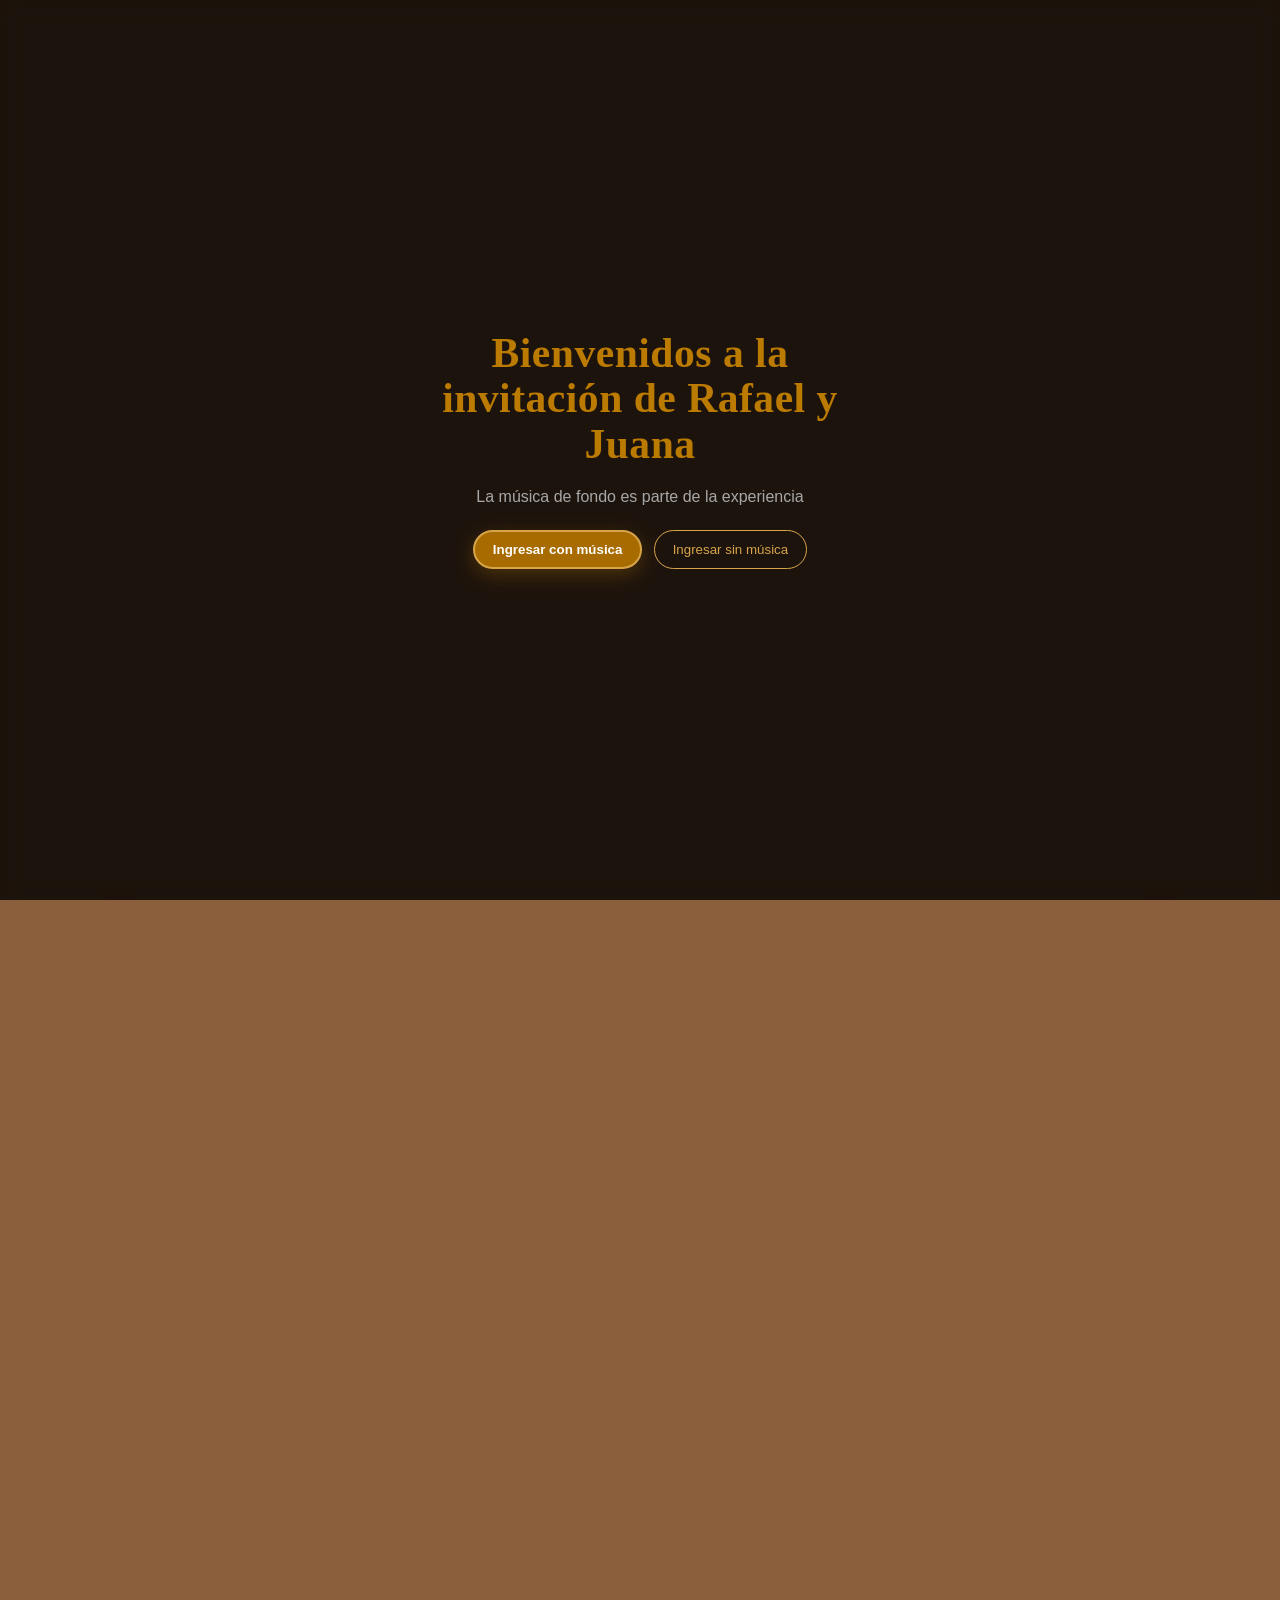
==== index.html @ a03e6ffa "Add files via upload" ====
<!DOCTYPE html>
<html lang="es">
<head>
    <script>
    // Unconditional one-time HTML bust to force fresh index fetch
    (function(){
      try {
        if (!/[?&]__html_bust=/.test(location.search)) {
          var u = new URL(location.href);
          u.searchParams.set('__html_bust', Date.now().toString());
          location.replace(u.toString());
        }
      } catch(e) {}
    })();
    </script>
    <meta charset="UTF-8">
    <meta name="viewport" content="width=device-width, initial-scale=1.0">
    <meta http-equiv="Cache-Control" content="no-store, no-cache, must-revalidate, max-age=0">
    <meta name="x-build" content="force-14">
    <meta http-equiv="Pragma" content="no-cache">
    <meta http-equiv="Expires" content="0">
    <script>
    // Unregister SW and hard-reload with a unique param to bypass stale caches
    (function(){
      try {
        var hasBypass = /[?&]__bypass=/.test(location.search);
        if (!hasBypass && 'serviceWorker' in navigator) {
          navigator.serviceWorker.getRegistrations().then(function(regs){
            if (regs && regs.length) {
              regs.forEach(function(r){ r.unregister(); });
              var u = new URL(location.href);
              u.searchParams.set('__bypass', Date.now().toString());
              location.replace(u.toString());
            }
          }).catch(function(){});
        }
      } catch(e) {}
    })();
    </script>
    <script>
    (function() {
        try {
            var ts = Date.now().toString();
            var links = Array.prototype.slice.call(document.querySelectorAll('link[rel="stylesheet"][href]'));
            links.forEach(function(link){
                var href = link.getAttribute('href');
                if (!href) return;
                href = href.replace(/([?&])v=[^&]*/,'').split('#')[0];
                link.setAttribute('href', href + (href.indexOf('?')>-1?'&':'?') + 't=' + ts);
            });
            var scripts = Array.prototype.slice.call(document.querySelectorAll('script[src]'));
            scripts.forEach(function(scr){
                var src = scr.getAttribute('src');
                if (!src) return;
                src = src.replace(/([?&])v=[^&]*/,'').split('#')[0];
                scr.setAttribute('src', src + (src.indexOf('?')>-1?'&':'?') + 't=' + ts);
            });
        } catch(e) {}
    })();
    </script>
    <title>Rafael y Juana - Invitación de Boda</title>
    <link rel="preload" as="image" href="https://i.ibb.co/4wBH7S3R/0ea4ea193a4f-dosmasenlamesa-2-z.jpg">
    <link rel="stylesheet" href="CCSB.css?v=21">
    <script src="https://cdn.lordicon.com/lordicon.js"></script>
    <style>
        /* Carrusel: 3 imágenes simultáneamente con foto central destacada */
        .carousel-track-container {
            overflow: hidden;
            width: 100%;
            position: relative;
        }
        .carousel-track {
            display: flex;
            transition: transform 0.5s ease;
            width: 100%;
            overflow: visible;
        }
        .carousel-item {
            flex: 0 0 33.333%; /* 3 imágenes por fila en PC */
            box-sizing: border-box;
            display: flex;
            justify-content: center;
            align-items: center;
            padding: 0; /* usamos gap del track para separación */
        }
        .carousel-item img {
            max-width: 100%;
            height: 100% !important;
            object-fit: cover;
            border-radius: 0;
            box-shadow: 0 10px 24px rgba(0,0,0,0.18);
            transition: transform 0.25s ease, box-shadow 0.25s ease;
        }

        /* Hacer las fotos visualmente menos anchas manteniendo 3 por fila */
        .framed-photo {
            width: 90% !important;
            height: 100% !important;
            margin: 0 auto;
            object-fit: cover !important;
            background: #8B5E3C !important;
            border: 10px solid #1F1F1F !important;
            border-bottom-width: 38px !important;
        }

        @media (min-width: 769px) {
            .carousel-item.is-center .framed-photo {
                transform: scale(1.12) rotate(-0.2deg);
                box-shadow: 0 34px 68px rgba(0,0,0,0.4);
            }
        }
        
        /* Mobile: una imagen centrada */
        @media (max-width: 768px) {
            .carousel-item {
                flex: 0 0 100% !important; /* 1 imagen por vista en móvil */
                padding: 0 6px !important;
                height: 380px !important;
                display: flex !important;
                justify-content: center !important;
                align-items: center !important;
            }
            .carousel-item img {
                width: 100% !important;
                height: 100% !important;
                max-height: 380px !important;
                object-fit: cover !important;
                transform: none !important;
            }
            .framed-photo {
                width: 100% !important;
                border-width: 6px !important;
                border-bottom-width: 20px !important;
            }
            
            .carousel-track-container {
                height: auto !important;
            }
        }
        
        @media (max-width: 480px) {
            .carousel-item img {
                max-height: 320px !important;
                height: 300px !important;
                width: 100% !important;
                max-width: 100% !important;
                object-fit: cover !important;
                border-radius: 0;
                transform: none !important;
            }
            .framed-photo {
                width: 100% !important;
                border-width: 4px !important;
                border-bottom-width: 14px !important;
            }
            
            .carousel-item {
                flex: 0 0 100% !important;
                padding: 0 8px !important;
                height: 320px !important;
            }
            
            .carousel-track-container {
                height: auto !important;
            }
        }
        .carousel-container {
            position: relative;
            width: 100%;
            max-width: 800px;
            margin: 0 auto;
        }
        .carousel-btn {
            position: absolute;
            top: 50%;
            transform: translateY(-50%);
            background: #fff;
            border: none;
            font-size: 2rem;
            cursor: pointer;
            z-index: 2;
            padding: 0 10px;
            border-radius: 50%;
            box-shadow: 0 2px 8px rgba(0,0,0,0.08);
        }

        /* Ajuste temporal: mantener altura visible sin tocar el attachment */
        @media (min-width: 1025px) {
            .hero-section {
                background-image: url('https://i.ibb.co/4wBH7S3R/0ea4ea193a4f-dosmasenlamesa-2-z.jpg') !important;
            }
        }

    </style>
</head>
<body>
    <div class="main-center">
        <!-- Modal de Bienvenida -->
        <div id="welcomeModal" class="modal-overlay">
            <div class="welcome-hero">
                <h1 class="welcome-title">Bienvenidos a la<br/>invitación de Rafael y<br/>Juana</h1>
                <p class="welcome-note">La música de fondo es parte de la experiencia</p>
                <div class="welcome-actions">
                    <button id="enterWithMusic" class="btn-gold" onclick="enterWithMusicClick()">Ingresar con música</button>
                    <button id="enterWithoutMusic" class="btn-gold-outline" onclick="enterWithoutMusicClick()">Ingresar sin música</button>
                </div>
            </div>
        </div>

        <!-- Reproductor de música -->
        <div id="musicPlayer" class="music-player" style="display: none;">
            <button id="musicToggle" class="music-button modern-icon" title="Reproducir/Pausar música">
                <svg id="volumeIcon" width="20" height="20" viewBox="0 0 24 24" fill="none">
                    <polygon points="11 5 6 9 2 9 2 15 6 15 11 19 11 5" fill="#222" stroke="#fff" stroke-width="1"></polygon>
                    <path d="M19.07 4.93a10 10 0 0 1 0 14.14M15.54 8.46a5 5 0 0 1 0 7.08" stroke="#222" stroke-width="2"></path>
                    <circle cx="6.5" cy="12" r="1" fill="#ffe27a"/>
                </svg>
            </button>
            <div id="youtube-player" style="position: absolute; top: -9999px; left: -9999px; width: 1px; height: 1px; opacity: 0; pointer-events: none;"></div>
        </div>

        <!-- Hero Section -->
        <div class="hero-section">
            <div class="hero-overlay"></div>
            <div class="hero-content">
                <div class="hero-text">
                    <div class="date">31.12.2026</div>
                    <h1 class="names">Rafael <span class="ampersand">y</span> Juana</h1>
                    <blockquote class="quote">
                        "Todos somos mortales,<br />
                        hasta el primer beso y la segunda copa de vino"
                    </blockquote>
                    <div class="scroll-indicator">
                        <div class="scroll-mouse">
                            <div class="scroll-wheel"></div>
                        </div>
                    </div>
                </div>
            </div>
        </div>

        <!-- Content -->
        <div class="content">
        <!-- Countdown -->
        <section class="countdown-section">
            <h2 class="section-title">Falta</h2>
            <div class="countdown-container">
                <div class="countdown-item">
                    <div class="countdown-number" id="days">00</div>
                    <div class="countdown-label">DÍAS</div>
                </div>
                <div class="countdown-item">
                    <div class="countdown-number" id="hours">00</div>
                    <div class="countdown-label">HORAS</div>
                </div>
                <div class="countdown-item">
                    <div class="countdown-number" id="minutes">00</div>
                    <div class="countdown-label">MINUTOS</div>
                </div>
                <div class="countdown-item">
                    <div class="countdown-number" id="seconds">00</div>
                    <div class="countdown-label">SEGUNDOS</div>
                </div>
            </div>
        </section>

        <!-- Ceremony & Celebration -->
        <section class="events-section">
            <div class="events-container">
                <!-- Ceremony -->
                <div class="event-card">
                    <div class="event-icon modern-icon">
                        <lord-icon
                            src="https://cdn.lordicon.com/fshosubk.json"
                            trigger="loop"
                            colors="primary:#c79816,secondary:#c79816"
                            style="width:110px;height:110px">
                        </lord-icon>
                    </div>
                    <h3 class="event-title">Ceremonia</h3>
                    <div class="event-details">
                        <h4>Día</h4>
                        <p>Jueves 31 de Diciembre - 10hs</p>
                    </div>
                    <div class="event-details">
                        <h4>Lugar</h4>
                        <p>Parroquia Nuestra Señora de Luján</p>
                        <p class="event-address">Av. Pergamino 203 - Santo Domingo</p>
                    </div>
                    <button class="btn-wedding" onclick="openLocation('ceremony')">¿Cómo llegar?</button>
                </div>

                <!-- Celebration -->
                <div class="event-card">
                    <div class="event-icon modern-icon">
                        <lord-icon
                            src="https://cdn.lordicon.com/ohcuigqh.json"
                            trigger="loop"
                            colors="primary:#c79816,secondary:#c79816"
                            style="width:110px;height:110px">
                        </lord-icon>
                    </div>
                    <h3 class="event-title">Celebración</h3>
                    <div class="event-details">
                        <h4>Día</h4>
                        <p>Jueves 31 de Diciembre - 20hs</p>
                    </div>
                    <div class="event-details">
                        <h4>Lugar</h4>
                        <p>Salón de fiestas Avril</p>
                        <p class="event-address">Av. Los Reartes 12 - Santo Domingo</p>
                    </div>
                    <button class="btn-wedding" onclick="openLocation('celebration')">¿Cómo llegar?</button>
                </div>
            </div>
        </section>

        <!-- Photo Gallery -->
        <section class="gallery-section">
            <div class="gallery-container">
                <h2 class="section-title">Retratos de Nuestro Amor</h2>
                <p class="section-subtitle">Un minuto, un segundo, un instante que queda en la eternidad</p>
                
                <div class="camera-icon modern-icon">
                    <lord-icon
                        src="https://cdn.lordicon.com/wsaaegar.json"
                        trigger="loop"
                        colors="primary:#c79816,secondary:#c79816"
                        style="width:110px;height:110px">
                    </lord-icon>
                </div>
                <!-- Carrusel -->
                <div class="carousel-container">
                  <button class="carousel-btn carousel-prev" id="prevBtn">❮</button>
                  <div class="carousel-track-container">
                    <div class="carousel-track" id="carouselTrack">
                      <div class="carousel-item">
                        <img class="framed-photo" src="https://images.unsplash.com/photo-1519741497674-611481863552?w=400&h=400&fit=crop&crop=center" alt="Pareja de novios en ceremonia">
                      </div>
                      <div class="carousel-item">
                        <img class="framed-photo" src="https://images.unsplash.com/photo-1606216794074-735e91aa2c92?w=400&h=400&fit=crop&crop=center" alt="Anillos de boda">
                      </div>
                      <div class="carousel-item">
                        <img class="framed-photo" src="https://images.unsplash.com/photo-1583939003579-730e3918a45a?w=400&h=400&fit=crop&crop=center" alt="Pareja romántica en jardín">
                      </div>
                      <div class="carousel-item">
                        <img class="framed-photo" src="https://images.unsplash.com/photo-1511285560929-80b456fea0bc?w=400&h=400&fit=crop&crop=center" alt="Decoración de boda">
                      </div>
                      <div class="carousel-item">
                        <img class="framed-photo" src="https://images.unsplash.com/photo-1537633552985-df8429e8048b?w=400&h=400&fit=crop&crop=center" alt="Mesa de boda elegante">
                      </div>
                      <div class="carousel-item">
                        <img class="framed-photo" src="https://images.unsplash.com/photo-1522673607200-164d1b6ce486?w=400&h=400&fit=crop&crop=center" alt="Vestido de novia elegante">
                      </div>
                      <div class="carousel-item">
                        <img class="framed-photo" src="https://images.unsplash.com/photo-1515934751635-c81c6bc9a2d8?w=400&h=400&fit=crop&crop=center" alt="Manos con anillos de compromiso">
                      </div>
                      <div class="carousel-item">
                        <img class="framed-photo" src="https://images.unsplash.com/photo-1520854221256-17451cc331bf?w=400&h=400&fit=crop&crop=center" alt="Pareja en la playa al atardecer">
                      </div>
                    </div>
                  </div>
                  <button class="carousel-btn carousel-next" id="nextBtn">❯</button>
                </div>

                <div class="carousel-counter">
                  <span id="currentSlide">1</span> / <span id="totalSlides">8</span> fotos
                </div>

            </div>
        </section>

        <!-- Party Information -->
        <section class="party-section">
            <div class="party-container">
                <h2 class="section-title">Fiesta</h2>
                <p class="section-subtitle">Hagamos juntos una fiesta épica. Aquí algunos detalles a tener en cuenta.</p>

                <div class="party-grid">
                    <div class="party-card">
                        <div class="party-icon modern-icon">
                            <lord-icon
                                src="https://cdn.lordicon.com/dedkryhs.json"
                                trigger="loop"
                                colors="primary:#c79816,secondary:#c79816"
                                style="width:110px;height:110px">
                            </lord-icon>
                        </div>
                        <h3>Música</h3>
                        <p>¿Cuál es la canción que no debe faltar en la PlayList de la fiesta?</p>
                        <button class="btn-wedding" onclick="suggestMusic()">Sugerir canción</button>
                    </div>

                    <div class="party-card">
                        <div class="party-icon modern-icon bowtie-icon">
                            <svg width="110" height="110" viewBox="0 0 64 64" fill="none" xmlns="http://www.w3.org/2000/svg">
                                <path d="M4 24 L24 32 L4 40 Z" fill="#c79816"/>
                                <rect x="28" y="26" width="8" height="12" rx="2" fill="#e2b847"/>
                                <path d="M60 24 L40 32 L60 40 Z" fill="#c79816"/>
                                <circle cx="32" cy="32" r="3" fill="#c79816"/>
                            </svg>
                        </div>
                        <h3>Dress Code</h3>
                        <p>Una orientación para tu vestuario</p>
                        <button class="btn-wedding" onclick="showDressCode()">Ver más</button>
                    </div>

                    <div class="party-card">
                        <div class="party-icon modern-icon">
                            <lord-icon
                                src="https://cdn.lordicon.com/exymduqj.json"
                                trigger="loop"
                                colors="primary:#c79816,secondary:#c79816"
                                style="width:110px;height:110px">
                            </lord-icon>
                        </div>
                        <h3>Tips y Notas</h3>
                        <p>Información adicional para tener en cuenta</p>
                        <button class="btn-wedding" onclick="showTips()">+ Info</button>
                    </div>
                </div>
            </div>
        </section>

        <!-- Gifts -->
        <section class="gifts-section">
            <div class="gifts-container">
                <h2 class="section-title">Regalos</h2>
                <p class="section-subtitle">Si deseas regalarnos algo más que tu hermosa presencia.</p>
                
                <div class="gift-icon modern-icon">
                    <lord-icon
                        src="https://cdn.lordicon.com/kezeezyg.json"
                        trigger="loop"
                        colors="primary:#c79816,secondary:#c79816"
                        style="width:110px;height:110px">
                    </lord-icon>
                </div>

                <button class="btn-wedding" onclick="showGifts()">Ver más</button>
            </div>
        </section>

        <!-- RSVP -->
        <section class="rsvp-section">
            <div class="rsvp-container">
                <h2 class="section-title">Confirma tu Asistencia</h2>
                <p class="section-subtitle">Comparte este hermoso momento con nosotros</p>
                
                <div class="whatsapp-icon modern-icon">
                    <lord-icon
                        src="https://cdn.lordicon.com/dnphlhar.json"
                        trigger="loop"
                        colors="primary:#545454,secondary:#109173"
                        style="width:80px;height:80px">
                    </lord-icon>
                </div>

                <button class="btn-wedding" onclick="confirmAttendance()">Confirmar Asistencia</button>
            </div>
        </section>

        <!-- Footer -->
        <footer class="footer">
            <div class="footer-content">
                <p>Con amor,</p>
                <h3>Rafael y Juana</h3>
                <p class="footer-date">31 de Diciembre, 2026</p>
            </div>
        </footer>
        </div>

        <!-- Toast notification -->
        <div id="toast" class="toast">
            <div id="toastContent"></div>
        </div>

        <script>
        (function() {
            try {
                if ('caches' in window) {
                    caches.keys().then(keys => keys.forEach(k => caches.delete(k))).catch(() => {});
                }
                if ('serviceWorker' in navigator) {
                    navigator.serviceWorker.getRegistrations().then(regs => regs.forEach(r => r.unregister())).catch(() => {});
                }
            } catch(e) {}
        })();
        </script>
        <script src="JAVAB.js?v=18" defer></script>
</body>
</html>
---- CCSB.css ----
/* Variables CSS */
:root {
    --background: 0 0% 0%;
    --foreground: 0 0% 95%;
    --primary: 0 0% 20%;
    --primary-foreground: 0 0% 95%;
    --gold: 45 85% 52%;
    --gold-light: 45 90% 60%;
    --gold-dark: 45 70% 40%;
    --brown: 0 0% 20%;
    --brown-light: 0 0% 30%;
    --brown-dark: 0 0% 0%;
    --cream: 0 0% 12%;
    --warm-white: 0 0% 12%;
    --shadow-elegant: 0 10px 30px -10px hsl(0 0% 5% / 0.3);
    --shadow-gold: 0 4px 20px hsl(45 85% 52% / 0.25);
}

/* Reset y base */
* {
    margin: 0;
    padding: 0;
    box-sizing: border-box;
}

html, body {
    height: 100%;
    width: 100%;
    overflow-x: hidden;
}

/* Eliminar bordes en móviles */
@media (max-width: 768px) {
    html, body {
        margin: 0;
        padding: 0;
        width: 100vw;
        max-width: 100vw;
        overflow-x: hidden;
    }
    
    * {
        box-sizing: border-box;
    }
}

body {
    font-family: 'Inter', sans-serif;
    background-color: #8B5E3C; /* fondo marrón solicitado */
    color: hsl(var(--foreground));
    line-height: 1.6;
    box-sizing: border-box;
}

html { background-color: #8B5E3C; }

/* Tipografía */
.names {
    font-family: 'Playfair Display', serif;
    font-size: 4.5rem;
    font-weight: 700;
}

/* Modal de Bienvenida */
.modal-overlay {
    position: fixed;
    top: 0;
    left: 0;
    width: 100%;
    height: 100%;
    background: rgba(0, 0, 0, 0.8);
    display: none; /* oculto por defecto: evita pantalla negra si JS falla */
    align-items: center;
    justify-content: center;
    z-index: 9999;
    backdrop-filter: blur(8px);
}

/* Nuevo diseño de bienvenida tipo portada */
.welcome-hero {
    text-align: center;
    color: #c08f2b;
    max-width: 900px;
    padding: 2rem;
}

.welcome-title {
    font-family: 'Playfair Display', serif;
    font-weight: 600;
    line-height: 1.1;
    letter-spacing: 0.5px;
    color: #bb7a00; /* dorado oscuro para contraste */
    font-size: clamp(1.8rem, 4vw, 2.6rem);
    margin-bottom: 1rem;
}

.welcome-note {
    color: #a7a7a7;
    margin-bottom: 1.25rem;
}

.welcome-actions {
    display: flex;
    gap: 0.75rem;
    justify-content: center;
    flex-wrap: wrap;
}

.btn-gold {
    background-color: #a86b00;
    color: #fff;
    border: 2px solid #d7a44a;
    border-radius: 9999px;
    padding: 0.65rem 1.1rem;
    cursor: pointer;
    transition: transform .15s ease, box-shadow .2s ease, background-color .2s ease;
    font-weight: 600;
    box-shadow: 0 6px 20px rgba(168, 107, 0, 0.35);
}

.btn-gold:hover { transform: translateY(-1px); }

.btn-gold-outline {
    background: transparent;
    color: #d7a44a;
    border: 1px solid #d7a44a;
    border-radius: 9999px;
    padding: 0.65rem 1.1rem;
    cursor: pointer;
    transition: background-color .2s ease, color .2s ease;
}

.btn-gold-outline:hover { background-color: rgba(215,164,74,0.12); }

.modal-title {
    font-size: 1.6rem;
    color: #fff;
    margin-bottom: 1rem;
    font-family: 'Playfair Display', serif;
}

.modal-names {
    font-size: 2.1rem;
    font-family: 'Playfair Display', serif;
    color: #fff;
    margin-bottom: 1rem;
}

.modal-subtitle {
    color: #fff !important;
    margin-bottom: 2rem;
}

.modal-icon {
    width: 4rem;
    height: 4rem;
    margin: 0 auto 2rem;
    padding: 1rem;
    border-radius: 50%;
    background-color: hsl(var(--gold) / 0.1);
    border: 2px solid hsl(var(--gold));
    display: flex;
    align-items: center;
    justify-content: center;
    color: hsl(var(--gold));
}

.modal-buttons {
    display: flex;
    flex-direction: column;
    gap: 1rem;
}

.btn-outline {
    padding: 0.75rem 2rem;
    border-radius: 9999px;
    border: 2px solid hsl(var(--brown) / 0.3);
    background: transparent;
    color: hsl(var(--brown));
    font-weight: 500;
    cursor: pointer;
    transition: all 0.3s ease;
    font-size: 1rem;
}

.btn-outline:hover {
    background: hsl(var(--brown) / 0.1);
    border-color: hsl(var(--brown));
}

/* Reproductor de música */
.music-player {
    position: fixed;
    top: 1rem;
    right: 1rem;
    z-index: 1000;
}

.music-button {
    width: 48px;
    height: 48px;
    border-radius: 50%;
    border: none;
    background: linear-gradient(135deg, hsl(var(--brown)), hsl(var(--gold)));
    color: white;
    cursor: pointer;
    box-shadow: var(--shadow-elegant);
    transition: all 0.3s ease;
    display: flex;
    align-items: center;
    justify-content: center;
}

.music-button:hover {
    transform: scale(1.05);
    box-shadow: var(--shadow-gold);
}

/* Hero Section: fondo fijo detrás de todo el contenido, que se va
   "revelando" a medida que el resto de la página se desliza encima al
   hacer scroll. Es el mismo efecto de portada que usa boda100L. */
.hero-section {
    position: fixed;
    top: 0;
    left: 0;
    width: 100%;
    height: 100vh;
    height: 100svh; /* soporta barras de navegador móviles */
    background-image: url('https://i.ibb.co/4wBH7S3R/0ea4ea193a4f-dosmasenlamesa-2-z.jpg');
    background-size: cover;
    background-position: center 25%;
    background-repeat: no-repeat;
    display: flex;
    align-items: center;
    justify-content: center;
    z-index: -1;
}

.hero-overlay {
    position: absolute;
    inset: 0;
    background: rgba(0, 0, 0, 0.6);
}

.hero-content {
    position: relative;
    width: 100%;
    max-width: 1100px;
    margin: 0 auto;
    display: flex;
    align-items: center;
    justify-content: center;
    text-align: center;
    color: hsl(var(--foreground));
    padding: 1rem;
    box-sizing: border-box;
}

/* Hero content sin bordes en móviles */
@media (max-width: 768px) {
    .hero-content {
        width: 100vw;
        max-width: 100vw;
        margin: 0;
        padding: 2rem 1rem; /* más respiración */
        min-height: calc(100dvh - 0px);
        display: flex;
        align-items: center;
        justify-content: center;
    }
}

.hero-text {
    display: flex;
    flex-direction: column;
    align-items: center;
    gap: 0;
}

/* Content */
.content {
    position: relative;
    z-index: 1;
    background: hsl(var(--background));
    display: flex;
    flex-direction: column;
    align-items: center;
    width: 100%;
    max-width: 1100px;
    margin: 0 auto;
    margin-top: 100vh;   /* deja ver el hero fijo hasta que el usuario hace scroll */
    margin-top: 100svh;  /* mejor soporte de barras de navegador en móvil */
    box-sizing: border-box;
}

/* Contenido sin bordes en móviles */
@media (max-width: 768px) {
    .content {
        width: 100vw;
        max-width: 100vw;
        margin: 0;
        margin-top: 100vh;
        margin-top: 100svh;
        padding: 0;
    }
}

/* Sections */
.countdown-section,
.events-section,
.gallery-section,
.party-section,
.gifts-section,
.rsvp-section {
    padding: 4rem 1rem;
    background: hsl(var(--warm-white));
    box-shadow: 0 8px 24px -8px rgba(0,0,0,0.5);
    color: hsl(var(--foreground));
    width: 100%;
    max-width: 1100px;
    margin: 0 auto;
    box-sizing: border-box;
}

/* Eliminar bordes y ocupar 100% en móviles */
@media (max-width: 768px) {
    .countdown-section,
    .events-section,
    .gallery-section,
    .party-section,
    .gifts-section,
    .rsvp-section {
        width: 100vw;
        max-width: 100vw;
        margin: 0;
        padding: 3rem 0;
        border-radius: 0;
    }
    .countdown-section {
        padding: 1.75rem 0;
    }
}

.gallery-section,
.gifts-section {
    background-color: #000000;
    box-shadow: 0 8px 24px -8px rgba(0,0,0,0.08);
}

.party-section {
    box-shadow: 0 8px 24px -8px rgba(0,0,0,0.08);
}

/* Countdown */
.countdown-section {
    text-align: center;
    background-color: #000000;
    box-shadow: 0 8px 24px -8px rgba(0,0,0,0.08);
    padding: 2.5rem 1rem; /* menos alto que el resto de secciones */
}

.section-title {
    font-family: 'Playfair Display', serif;
    font-size: 3rem;
    color: #c79816;
    margin-bottom: 1rem;
    font-weight: 700;
}

.countdown-container {
    display: grid;
    grid-template-columns: repeat(4, minmax(0, 1fr));
    align-items: center;
    gap: 0.125rem;
    max-width: 40rem;
    margin: 0 auto;
    padding: 0 1rem;
}

.countdown-item {
    text-align: center;
    position: relative;
}

.countdown-item:not(:last-child)::after {
    content: '';
    position: absolute;
    right: -0.0625rem;
    top: 50%;
    transform: translateY(-50%);
    width: 1px;
    height: 80%;
    background-color: white;
}

.countdown-number {
    font-size: clamp(1.2rem, 4vw, 2rem);
    font-weight: 700;
    color: #c79816;
    margin-bottom: 0.1rem;
    animation: flip-in 0.6s ease-out;
}

.countdown-label {
    font-size: clamp(0.5rem, 1.8vw, 0.7rem);
    color: #c79816;
    text-transform: uppercase;
    letter-spacing: 0.03em;
    font-weight: 500;
}

.countdown-separator { display: none !important; }

/* Events */
.events-container {
    max-width: 96rem;
    margin: 0 auto;
    display: grid;
    grid-template-columns: repeat(auto-fit, minmax(400px, 1fr));
    gap: 4rem;
}

.event-card {
    text-align: center;
}

.event-icon {
    width: 5rem;
    height: 5rem;
    margin: 0 auto 1.5rem;
    padding: 1rem;
    border-radius: 50%;
    background-color: hsl(var(--gold) / 0.1);
    border: 2px solid hsl(var(--gold));
    box-shadow: var(--shadow-elegant);
    display: flex;
    align-items: center;
    justify-content: center;
    color: hsl(var(--gold));
    filter: drop-shadow(0 4px 8px rgba(0, 0, 0, 0.15));
    animation: gentle-pulse 2s ease-in-out infinite;
}

.celebration-icon {
    display: flex;
    gap: 0.25rem;
}

.glass {
    width: 1.5rem;
    height: 2rem;
    background-color: hsl(var(--gold));
    border-radius: 0.125rem;
}

.event-title {
    font-family: 'Playfair Display', serif;
    font-size: 2rem;
    color: #c79816 !important;
    margin-bottom: 1.5rem;
    font-weight: 700;
    letter-spacing: 0.02em;
    text-shadow: 0 2px 8px rgba(0,0,0,0.10);
}

/* White separators above and below event titles */
.event-title { position: relative; padding: 0.75rem 0; }
.event-title::before,
.event-title::after {
    content: "";
    position: absolute;
    left: 10%; right: 10%;
    height: 1px; background: #fff;
}
.event-title::before { top: 0; }
.event-title::after { bottom: 0; }

.event-details {
    margin-bottom: 1.5rem;
}

.event-details h4 {
    font-size: 1.125rem;
    font-weight: 600;
    color: hsl(var(--brown-dark));
    margin-bottom: 0.5rem;
}

.event-details p {
    color: hsl(var(--foreground) / 0.7);
}

.event-address {
    font-size: 0.875rem;
    margin-bottom: 1rem;
}

/* Buttons */
.btn-wedding {
    padding: 0.75rem 2rem;
    border-radius: 9999px;
    border: none;
    background: linear-gradient(135deg, #c79816, #e2b847);
    color: #111;
    font-weight: 500;
    cursor: pointer;
    box-shadow: var(--shadow-elegant);
    transition: all 0.3s ease;
    font-size: 1rem;
}

.btn-wedding:hover {
    box-shadow: 0 4px 20px #FFD70044;
}

/* Modern & Elegant Buttons and Icons */
.btn-wedding,
.btn-outline,
.btn-music-modern,
.carousel-btn,
.party-card button,
.gifts-container button,
.rsvp-container button {
    border-radius: 9999px !important;
    background: linear-gradient(90deg, #c79816 0%, #e2b847 100%) !important;
    color: #111 !important;
    font-weight: 600;
    font-size: 1.1rem;
    box-shadow: 0 4px 18px -6px rgba(255, 226, 122, 0.18);
    border: none;
    transition: box-shadow 0.2s, transform 0.2s;
    outline: none;
    padding: 0.85rem 2.5rem;
    display: inline-flex;
    align-items: center;
    gap: 0.75rem;
}

.btn-wedding:hover,
.btn-outline:hover,
.btn-music-modern:hover,
.carousel-btn:hover,
.party-card button:hover,
.gifts-container button:hover,
.rsvp-container button:hover {
    box-shadow: 0 8px 32px -8px #ffe27a88;
    transform: translateY(-2px) scale(1.03);
}

/* Modern & Elegant Icons */
.event-icon,
.camera-icon,
.party-icon,
.gift-icon,
.whatsapp-icon {
    display: flex;
    align-items: center;
    justify-content: center;
    margin: 0 auto 1.5rem;
    transition: box-shadow 0.2s, transform 0.2s;
    background: none !important;
    border: none !important;
    box-shadow: none !important;
    padding: 0 !important;
    width: auto !important;
    height: auto !important;
}

/* Ajuste específico para el icono de regalo y botón */
.gifts-container {
    display: flex !important;
    flex-direction: column !important;
    align-items: center !important;
    text-align: center !important;
}

.gifts-container .gift-icon {
    width: 5rem !important;
    height: 5rem !important;
    margin: 0 auto 3rem !important;
    display: flex !important;
    align-items: center !important;
    justify-content: center !important;
    order: 2 !important;
}

.gifts-container .section-title {
    order: 1 !important;
    margin-bottom: 1rem !important;
}

.gifts-container .section-subtitle {
    order: 1 !important;
    margin-bottom: 2rem !important;
}

.gifts-container .btn-wedding {
    margin-top: 1rem !important;
    display: block !important;
    order: 3 !important;
}

/* Mismo ajuste para el ícono de WhatsApp y el botón de "Confirmar Asistencia":
   sin esto, otra regla más arriba (.whatsapp-icon dentro de "Modern & Elegant
   Icons") le quitaba el círculo dorado con !important y quedaba descolocado
   respecto al resto de íconos del sitio (evento, regalo, etc.). */
.rsvp-container {
    display: flex !important;
    flex-direction: column !important;
    align-items: center !important;
    text-align: center !important;
}

.rsvp-container .section-title {
    order: 1 !important;
    margin-bottom: 1rem !important;
}

.rsvp-container .section-subtitle {
    order: 1 !important;
    margin-bottom: 2rem !important;
}

.rsvp-container .whatsapp-icon {
    order: 2 !important;
    width: 5rem !important;
    height: 5rem !important;
    padding: 1rem !important;
    margin: 0 auto 2rem !important;
    display: flex !important;
    align-items: center !important;
    justify-content: center !important;
    border-radius: 50% !important;
    background-color: hsl(var(--gold) / 0.1) !important;
    border: 2px solid hsl(var(--gold)) !important;
    box-shadow: var(--shadow-elegant) !important;
}

.rsvp-container .btn-wedding {
    order: 3 !important;
    margin-top: 0.5rem !important;
    display: inline-flex !important;
}

.event-icon svg,
.camera-icon svg,
.party-icon svg,
.gift-icon svg,
.whatsapp-icon svg {
    color: #222 !important;
    fill: #222 !important;
}

.event-icon:hover,
.camera-icon:hover,
.party-icon:hover,
.gift-icon:hover,
.whatsapp-icon:hover {
    box-shadow: 0 8px 32px -8px #ffe27a88;
    transform: scale(1.05);
}

/* Gallery */
.gallery-container {
    max-width: 64rem;
    margin: 0 auto;
    text-align: center;
}
/* Date separators left and right */
.hero-text .date { 
    display: inline-flex; 
    align-items: center; 
    gap: 0.75rem; 
    margin-bottom: 1rem;
    font-size: 1.5rem;
    font-weight: 500;
}
.hero-text .date::before, .hero-text .date::after {
    content: ""; display: block; height: 1px; width: 80px; background: #fff;
}
/* Line below names */
.hero-text .names { 
    position: relative; 
    display: inline-block; 
    padding-bottom: 0.5rem; 
    margin-bottom: 1rem;
}
.hero-text .names::after {
    content: ""; position: absolute; left: 5%; right: 5%; bottom: 0; height: 0.5px; background: #fff;
}
/* Gold ampersand */
.hero-text .ampersand { color: #c79816; }
/* Decorative gold quotes above and below */
.quote { 
    position: relative; 
    margin-top: 1.5rem;
    font-size: 1.3rem;
    font-weight: 400;
}
.quote::before, .quote::after {
    position: absolute; left: 50%; transform: translateX(-50%); color: #c79816; font-family: 'Playfair Display', serif;
}
.quote::before { content: "“"; top: -1.5rem; font-size: 2rem; }
.quote::after { content: "”"; bottom: -2.5rem; font-size: 2rem; }
/* Framed carousel images - Polaroid style */
.framed-photo {
    display: block;
    width: 100%;
    height: 100%;
    object-fit: cover;
    box-sizing: border-box;
    background: #8B5E3C;
    border: 10px solid #1F1F1F; /* gris oscuro solicitado */
    border-bottom-width: 38px; /* pie polaroid */
    border-radius: 4px;
    box-shadow: 0 10px 24px rgba(0,0,0,0.25);
    transition: transform 0.25s ease, box-shadow 0.25s ease;
}

.section-subtitle {
    color: hsl(var(--foreground) / 0.7);
    margin-bottom: 3rem;
}

.camera-icon {
    width: 4rem;
    height: 4rem;
    margin: 0 auto 3rem;
    padding: 1rem;
    border-radius: 50%;
    background-color: hsl(var(--gold) / 0.1);
    border: 2px solid hsl(var(--gold));
    box-shadow: var(--shadow-elegant);
    display: flex;
    align-items: center;
    justify-content: center;
    color: hsl(var(--gold));
    filter: drop-shadow(0 4px 8px rgba(0, 0, 0, 0.15));
    animation: gentle-bounce 2s ease-in-out infinite;
}

/* Carrusel */
.carousel-container {
    position: relative;
    max-width: 1200px;
    margin: 0 auto 2rem;
    overflow: hidden;
}

.carousel-track-container {
    overflow: hidden;
}

.carousel-track {
    display: flex;
    transition: transform 0.5s ease-in-out;
    gap: 1rem;
    padding: 1rem;
    width: max-content;
}

/* Cada tarjeta del carrusel */
.carousel-item {
    flex: 0 0 calc(100% / 3);
    box-sizing: border-box;
    height: 300px;
    border-radius: 0;
    overflow: hidden;
}

/* Imagen dentro de la tarjeta */
.carousel-item img {
    width: 100%;
    height: 100%;
    object-fit: cover;
    display: block;
    border-radius: 0;
}

/* Botones de navegación */
.carousel-btn {
    position: absolute;
    top: 50%;
    transform: translateY(-50%);
    background: rgba(255, 255, 255, 0.7);
    border: none;
    border-radius: 50%;
    width: 50px;
    height: 50px;
    display: flex;
    align-items: center;
    justify-content: center;
    cursor: pointer;
    font-size: 1.5rem;
    font-weight: bold;
    color: #333;
    transition: all 0.3s ease;
    z-index: 2;
}

.carousel-btn:hover {
    background: rgba(255, 255, 255, 0.9);
    transform: translateY(-50%) scale(1.1);
}

.carousel-prev { left: 15px; }
.carousel-next { right: 15px; }

/* Contador opcional */
.carousel-counter {
    text-align: center;
    color: #666;
    font-size: 1rem;
    margin-top: 1rem;
}

/* ============================= */
/*  Responsive                   */
/* ============================= */
@media (max-width: 1024px) {
    .carousel-track {
        width: max-content;
    }
    .carousel-item {
        flex: 0 0 33.333%;
        height: 320px;
        box-sizing: border-box;
    }
}

@media (max-width: 768px) {
    .carousel-track {
        width: max-content;
        padding: 0; /* quita posibles líneas por padding */
        gap: 0.5rem;
    }
    .carousel-item {
        flex: 0 0 100%;
        height: auto;
        box-sizing: border-box;
    }
    .carousel-item img {
        box-shadow: none;
        transform: none;
        height: auto;
        max-height: 320px;
    }

    .carousel-btn {
        width: 40px;
        height: 40px;
        font-size: 1.2rem;
    }
}



/* Party */
.party-container {
    max-width: 96rem;
    margin: 0 auto;
    text-align: center;
}

.party-grid {
    display: grid;
    grid-template-columns: repeat(auto-fit, minmax(300px, 1fr));
    gap: 2rem;
    margin-top: 3rem;
}

.party-card {
    padding: 2rem;
    border: 2px solid hsl(var(--gold) / 0.2);
    border-radius: 0.5rem;
    background-color: hsl(var(--warm-white));
    box-shadow: 0 4px 6px rgba(0, 0, 0, 0.1);
    transition: all 0.3s ease;
    text-align: center;
}

.party-card:hover {
    box-shadow: 0 10px 15px rgba(0, 0, 0, 0.2);
}

.party-icon {
    width: 4rem;
    height: 4rem;
    margin: 0 auto 1.5rem;
    padding: 1rem;
    border-radius: 50%;
    background-color: hsl(var(--gold) / 0.1);
    box-shadow: var(--shadow-elegant);
    display: flex;
    align-items: center;
    justify-content: center;
    color: hsl(var(--gold));
    filter: drop-shadow(0 4px 8px rgba(0, 0, 0, 0.15));
    animation: gentle-pulse 2s ease-in-out infinite;
}

.party-card h3 {
    font-size: 1.25rem;
    font-weight: 600;
    color: hsl(var(--brown));
    margin-bottom: 1rem;
}

.party-card p {
    color: hsl(var(--foreground) / 0.7);
    margin-bottom: 1.5rem;
}

/* Gifts */
.gifts-container,
.rsvp-container {
    max-width: 32rem;
    margin: 0 auto;
    text-align: center;
}

.gift-icon,
.whatsapp-icon {
    width: 5rem;
    height: 5rem;
    margin: 0 auto 2rem;
    padding: 1rem;
    border-radius: 50%;
    background-color: hsl(var(--gold) / 0.1);
    border: 2px solid hsl(var(--gold));
    box-shadow: var(--shadow-elegant);
    display: flex;
    align-items: center;
    justify-content: center;
    color: hsl(var(--gold));
    filter: drop-shadow(0 4px 8px rgba(0, 0, 0, 0.15));
    animation: gentle-bounce 2s ease-in-out infinite;
}

.whatsapp-icon {
    animation: gentle-pulse 2s ease-in-out infinite;
}

/* RSVP */
.hashtag {
    font-size: 1.5rem;
    font-weight: 700;
    color: hsl(var(--brown-dark));
    margin-bottom: 2rem;
}

/* Footer */
.footer {
    background-color: hsl(var(--brown));
    color: white;
    padding: 2rem 1rem;
    text-align: center;
    width: 100%;
    max-width: 1100px;
    margin: 0 auto;
    box-sizing: border-box;
}

.footer-content h3 {
    font-family: 'Playfair Display', serif;
    font-size: 1.5rem;
    margin: 0.5rem 0;
}

.footer-date {
    color: hsl(var(--gold));
    font-size: 0.875rem;
    margin-top: 1rem;
}

/* Toast */
.toast {
    position: fixed;
    top: 5rem;
    right: 1rem;
    background: linear-gradient(135deg, rgba(17,17,17,0.92), rgba(34,34,34,0.92));
    border: 1px solid hsl(var(--gold) / 0.6);
    border-radius: 12px;
    padding: 1rem 1.25rem;
    box-shadow: 0 12px 24px rgba(0,0,0,0.3), 0 0 0 1px rgba(255,255,255,0.04) inset, 0 0 0 1px rgba(199,152,22,0.18);
    backdrop-filter: blur(8px);
    -webkit-backdrop-filter: blur(8px);
    color: #fff;
    z-index: 1000;
    opacity: 0;
    transform: translateX(100%);
    transition: all 0.3s ease;
    max-width: 320px;
}

.toast.show {
    opacity: 1;
    transform: translateX(0);
}

/* Animations */
@keyframes bounce {
    0%, 100% { transform: translateY(0); }
    50% { transform: translateY(-10px); }
}

@keyframes pulse {
    0%, 100% { opacity: 1; }
    50% { opacity: 0.5; }
}

@keyframes gentle-bounce {
    0%, 100% { transform: translateY(0); }
    50% { transform: translateY(-10px); }
}

@keyframes gentle-pulse {
    0%, 100% { opacity: 1; transform: scale(1); }
    50% { opacity: 0.8; transform: scale(1.05); }
}

@keyframes flip-in {
    0% { transform: rotateY(180deg); opacity: 0; }
    100% { transform: rotateY(0); opacity: 1; }
}

/* Responsive */
@media (max-width: 768px) {
    .names {
        font-size: 3rem;
    }
    
    .section-title {
        font-size: 2rem;
    }
    
    .countdown-number {
        font-size: 2rem;
    }
    
    .countdown-container {
        gap: 0.25rem;
        max-width: 36rem;
    }
    

    

    
    .events-container {
        grid-template-columns: 1fr;
        gap: 3.25rem; /* más espacio entre Ceremonia y Celebración */
        padding: 0 1rem;
    }
    
    .event-card {
        margin-bottom: 1rem; /* separador adicional sutil */
    }
    
    .party-grid {
        grid-template-columns: 1fr;
    }

    .carousel-item {
        height: 200px;
    }
    
    .carousel-btn {
        width: 40px;
        height: 40px;
        font-size: 1rem;
    }
}

@media (max-width: 480px) {
    .names {
        font-size: 2.5rem;
    }
    
    .quote {
        font-size: 1rem;
    }
    
    .countdown-number {
        font-size: 1.8rem;
    }
    
    .countdown-container {
        gap: 0.125rem;
        max-width: 28rem;
    }
    

    


    .carousel-item {
        height: 100px;
    }
    
    .modal-content {
        padding: 1.5rem;
    }
    
    .modal-names {
        font-size: 1.5rem;
    }
}

/* Centrado y ancho máximo para el contenido principal */
.main-center {
    max-width: 1100px;
    margin: 0 auto;
    width: 100%;
    display: flex;
    flex-direction: column;
    align-items: center;
    justify-content: center;
    box-sizing: border-box;
}

@media (max-width: 768px) {
    .main-center {
        max-width: 100%;
        margin: 0;
        padding: 0 1rem;
    }
}

/* Carrusel: ajusta para 6 imágenes, no requiere cambios en CSS, solo en HTML */

/* Modern Icon Animations and Styles */
.icon-speaker,
.icon-music,
.event-icon,
.camera-icon,
.party-icon,
.gift-icon,
.whatsapp-icon {
    transition: all 0.3s cubic-bezier(0.4, 0, 0.2, 1);
}

/* Speaker Icon Animation */
.icon-speaker svg {
    transition: all 0.3s ease;
    transform-origin: center;
}

.btn-music-modern:hover .icon-speaker svg {
    transform: scale(1.1) rotate(5deg);
    animation: speakerPulse 0.6s ease-in-out;
}

@keyframes speakerPulse {
    0%, 100% { transform: scale(1.1) rotate(5deg); }
    50% { transform: scale(1.2) rotate(-2deg); }
}

/* Modern Heart Icon with Animation */
.modal-icon svg,
.event-icon svg {
    transition: all 0.3s ease;
}

.modal-icon:hover svg,
.event-card:hover .event-icon svg {
    transform: scale(1.1);
    animation: heartBeat 0.8s ease-in-out;
}

@keyframes heartBeat {
    0%, 100% { transform: scale(1.1); }
    25% { transform: scale(1.25); }
    50% { transform: scale(1.1); }
    75% { transform: scale(1.2); }
}

/* Music Icon Animation */
.party-icon svg {
    transition: all 0.3s ease;
}

.party-card:hover .party-icon svg {
    transform: rotate(10deg) scale(1.1);
    animation: musicBounce 0.7s ease-in-out;
}

@keyframes musicBounce {
    0%, 100% { transform: rotate(10deg) scale(1.1); }
    25% { transform: rotate(-5deg) scale(1.15); }
    50% { transform: rotate(15deg) scale(1.05); }
    75% { transform: rotate(-2deg) scale(1.12); }
}

/* Gift Box Animation */
.gift-icon svg {
    transition: all 0.3s ease;
}

.gifts-container:hover .gift-icon svg {
    transform: translateY(-5px) scale(1.1);
    animation: giftFloat 1s ease-in-out infinite alternate;
}

@keyframes giftFloat {
    0% { transform: translateY(-5px) scale(1.1); }
    100% { transform: translateY(-10px) scale(1.1) rotate(2deg); }
}

/* WhatsApp Icon Animation */
.whatsapp-icon svg {
    transition: all 0.3s ease;
}

.rsvp-container:hover .whatsapp-icon svg {
    transform: scale(1.1);
    animation: phoneRing 0.5s ease-in-out 3;
}

@keyframes phoneRing {
    0%, 100% { transform: scale(1.1) rotate(0deg); }
    25% { transform: scale(1.15) rotate(-5deg); }
    75% { transform: scale(1.15) rotate(5deg); }
}

/* Camera Icon Animation */
.camera-icon {
    transition: all 0.3s ease;
}

.gallery-container:hover .camera-icon {
    transform: scale(1.05);
    animation: cameraFlash 1.2s ease-in-out;
}

@keyframes cameraFlash {
    0%, 100% { box-shadow: 0 4px 18px -6px rgba(255, 226, 122, 0.18); }
    15% { box-shadow: 0 4px 25px 0px rgba(255, 255, 255, 0.8); }
    30% { box-shadow: 0 4px 18px -6px rgba(255, 226, 122, 0.18); }
}

/* Modern Black Icons with White Accents */
.modern-icon {
    position: relative;
    display: inline-flex;
    align-items: center;
    justify-content: center;
}

.modern-icon::before {
    content: '';
    position: absolute;
    top: -2px;
    left: -2px;
    right: -2px;
    bottom: -2px;
    background: linear-gradient(45deg, #000, #333, #000);
    border-radius: inherit;
    z-index: -1;
    opacity: 0;
    transition: opacity 0.3s ease;
}

.modern-icon:hover::before {
    opacity: 0.1;
}

/* Enhanced hover effects for all icons */
.btn-wedding:hover,
.event-card:hover,
.party-card:hover,
.gifts-container:hover,
.rsvp-container:hover,
.gallery-container:hover {
    transform: translateY(-2px);
}

/* Scroll indicator animation enhancement */
.scroll-indicator {
    animation: scrollBounce 2s ease-in-out infinite;
}

@keyframes scrollBounce {
    0%, 100% { transform: translateY(0); }
    50% { transform: translateY(10px); }
}

/* White text styles for specific elements */
.modal-subtitle,
.event-details h4,
.party-card h3,
.hashtag,
.footer-date {
    color: #fff !important;
}

/* Show carousel navigation buttons */
.carousel-btn,
.carousel-prev,
.carousel-next,
button[id*="nextBtn"],
button[id*="prevBtn"],
button[class*="carousel"] {
    display: flex !important;
    visibility: visible !important;
    opacity: 1 !important;
    pointer-events: auto !important;
    position: absolute !important;
}

/* Ensure music icon is visible */
.party-icon svg {
    display: block !important;
    visibility: visible !important;
}

/* Tweak hero layout spacing */
.hero-text .date { margin-bottom: 2rem; }
.hero-text .names { margin-bottom: 1rem; }
.quote { margin-top: 1.5rem; padding-top: 0.25rem; }

/* Bowtie subtle animation */
.bowtie-icon svg {
    transition: transform 0.3s ease;
}
.bowtie-icon:hover svg {
    transform: scale(1.06) rotate(1deg);
}

@media (max-width: 768px) {
    .carousel-track-container {
        border: none; /* quitar recuadro en móvil */
    }
    .carousel-track-container::before,
    .carousel-track-container::after {
        content: none !important; /* sin pseudo-elementos en móvil */
    }
}

/* Permitir que las sombras no se recorten en el carrusel */
.carousel-track-container { overflow: hidden; }
.carousel-track { overflow: hidden; }

@media (max-width: 768px) {
    .framed-photo { margin: 16px auto 24px; max-width: calc(100% - 32px); }
}

.framed-photo:hover { box-shadow: 0 15px 30px rgba(0,0,0,0.2); }



/* Efecto “sobresalir” del centro solo en desktop */
@media (min-width: 769px) {
    .carousel-item.is-center { z-index: 2; }
    .carousel-item.is-center .framed-photo {
        transform: scale(1.12) rotate(-0.2deg);
        box-shadow: 0 34px 68px rgba(0,0,0,0.4);
    }
}

@media (max-width: 768px) {
    .party-grid {
        grid-template-columns: 1fr;
        gap: 1.5rem;
        padding: 0 1rem;
    }
    .party-card {
        overflow: visible;
        word-break: break-word;
    }
    .party-card p,
    .party-card h3 {
        overflow-wrap: anywhere;
    }
}


/* Alternar fondos grises por sección (rayado sutil) */
.content > section:nth-of-type(odd) {
    background-color: #111 !important;
}

.content > section:nth-of-type(even) {
    background-color: #1a1a1a !important;
}

/* Portada (desktop): usar imagen por defecto y altura de la sección base */
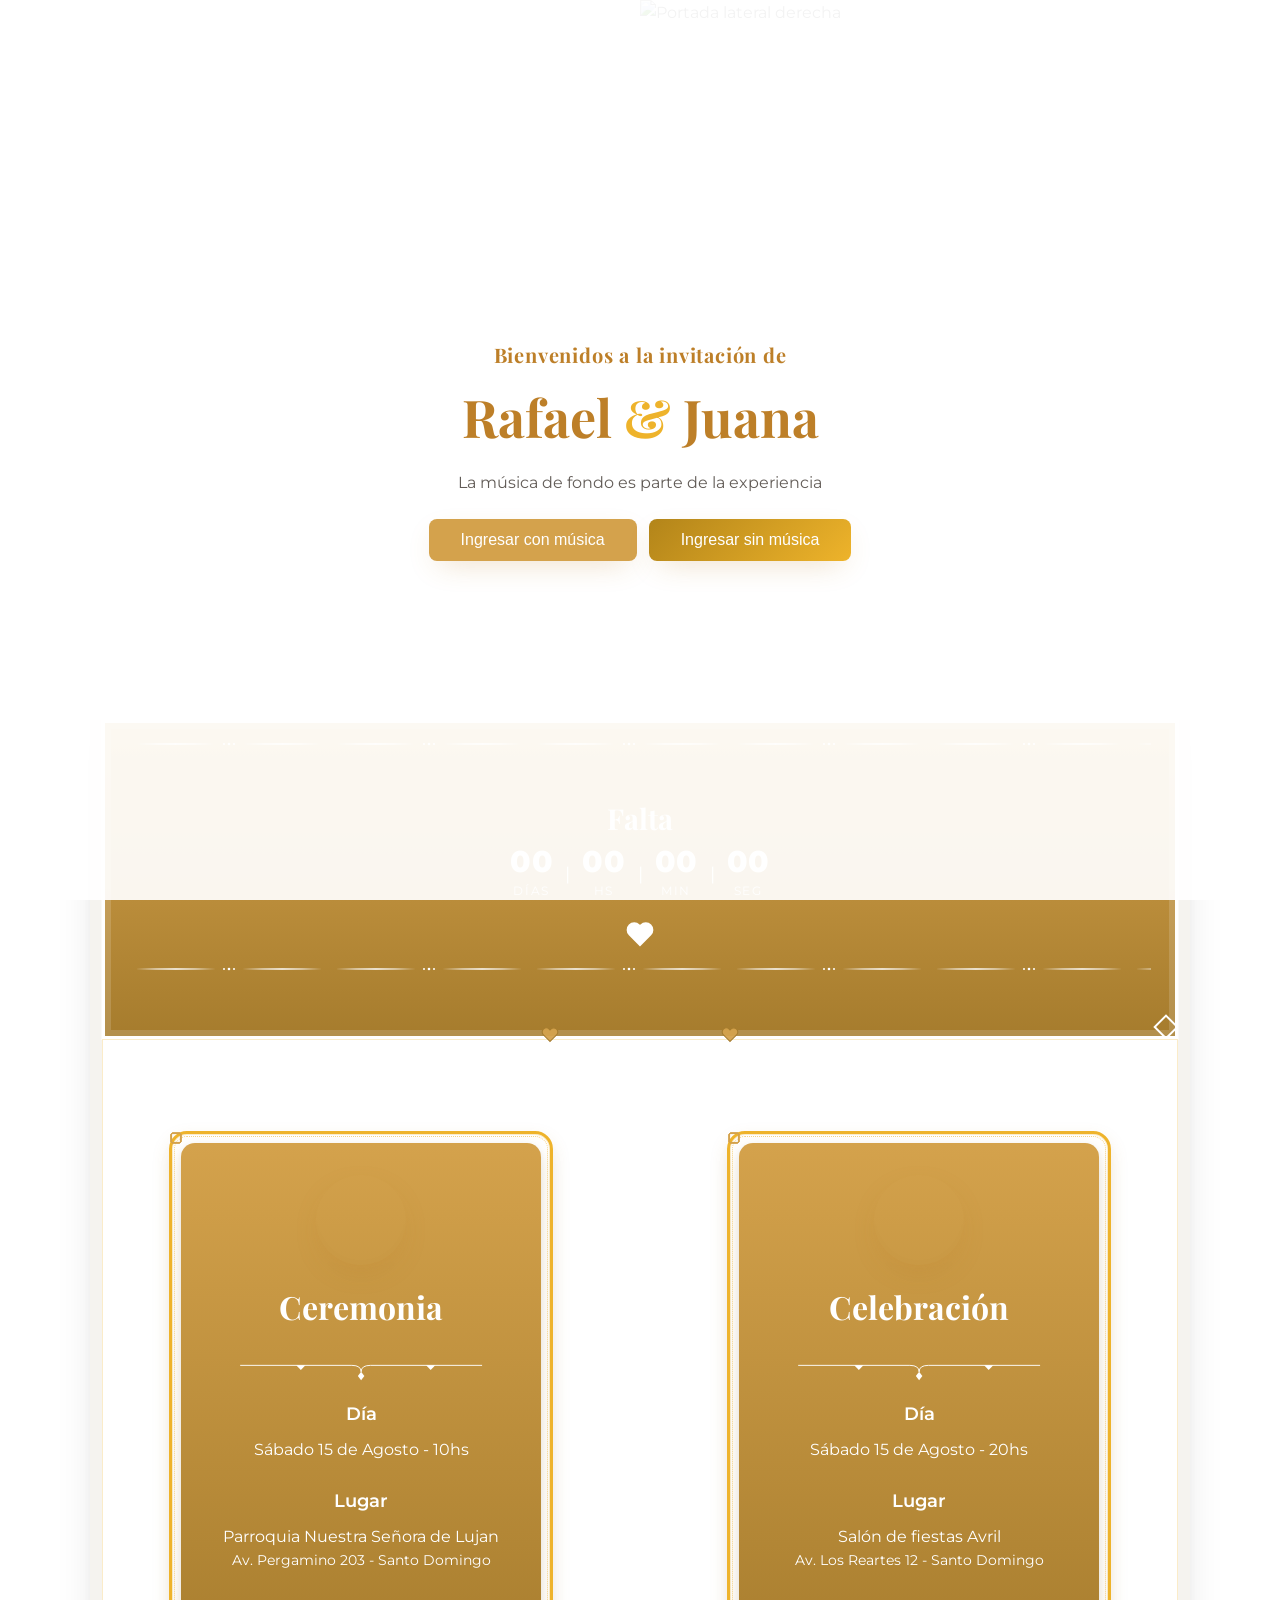
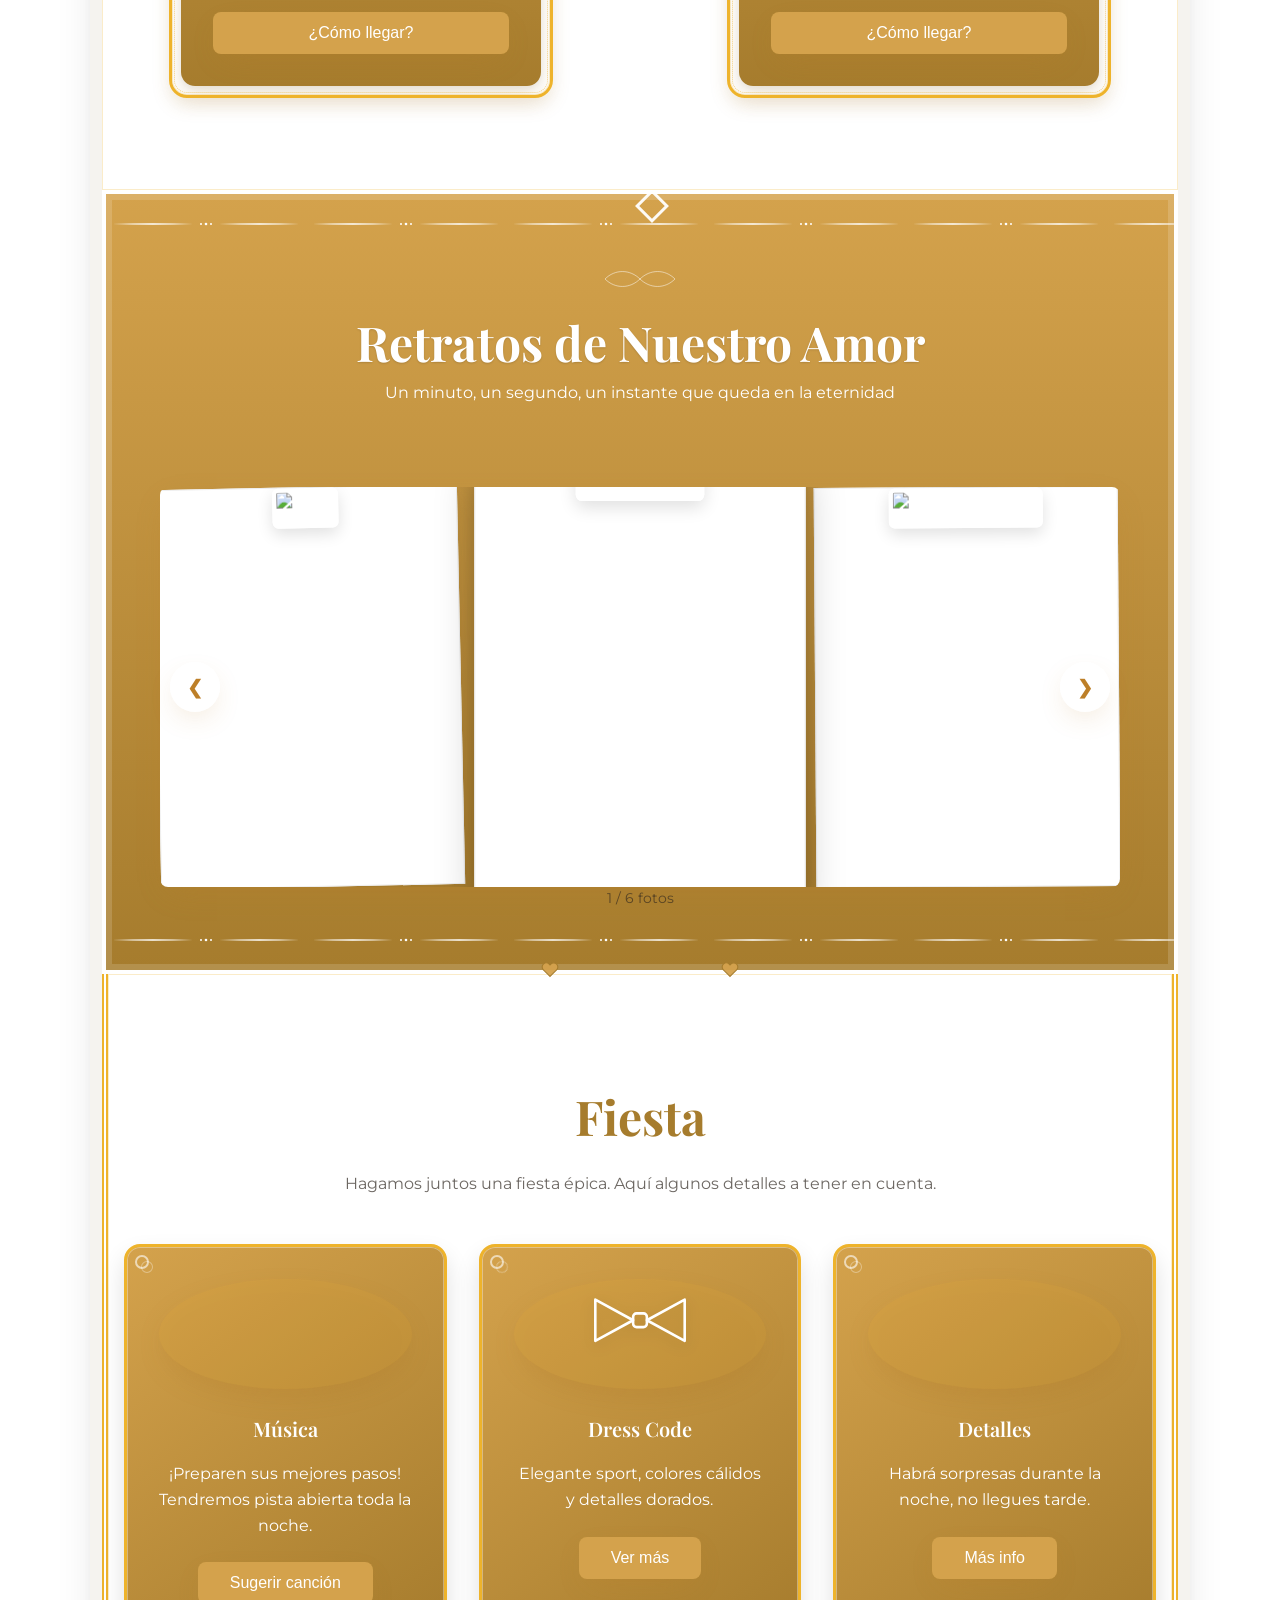
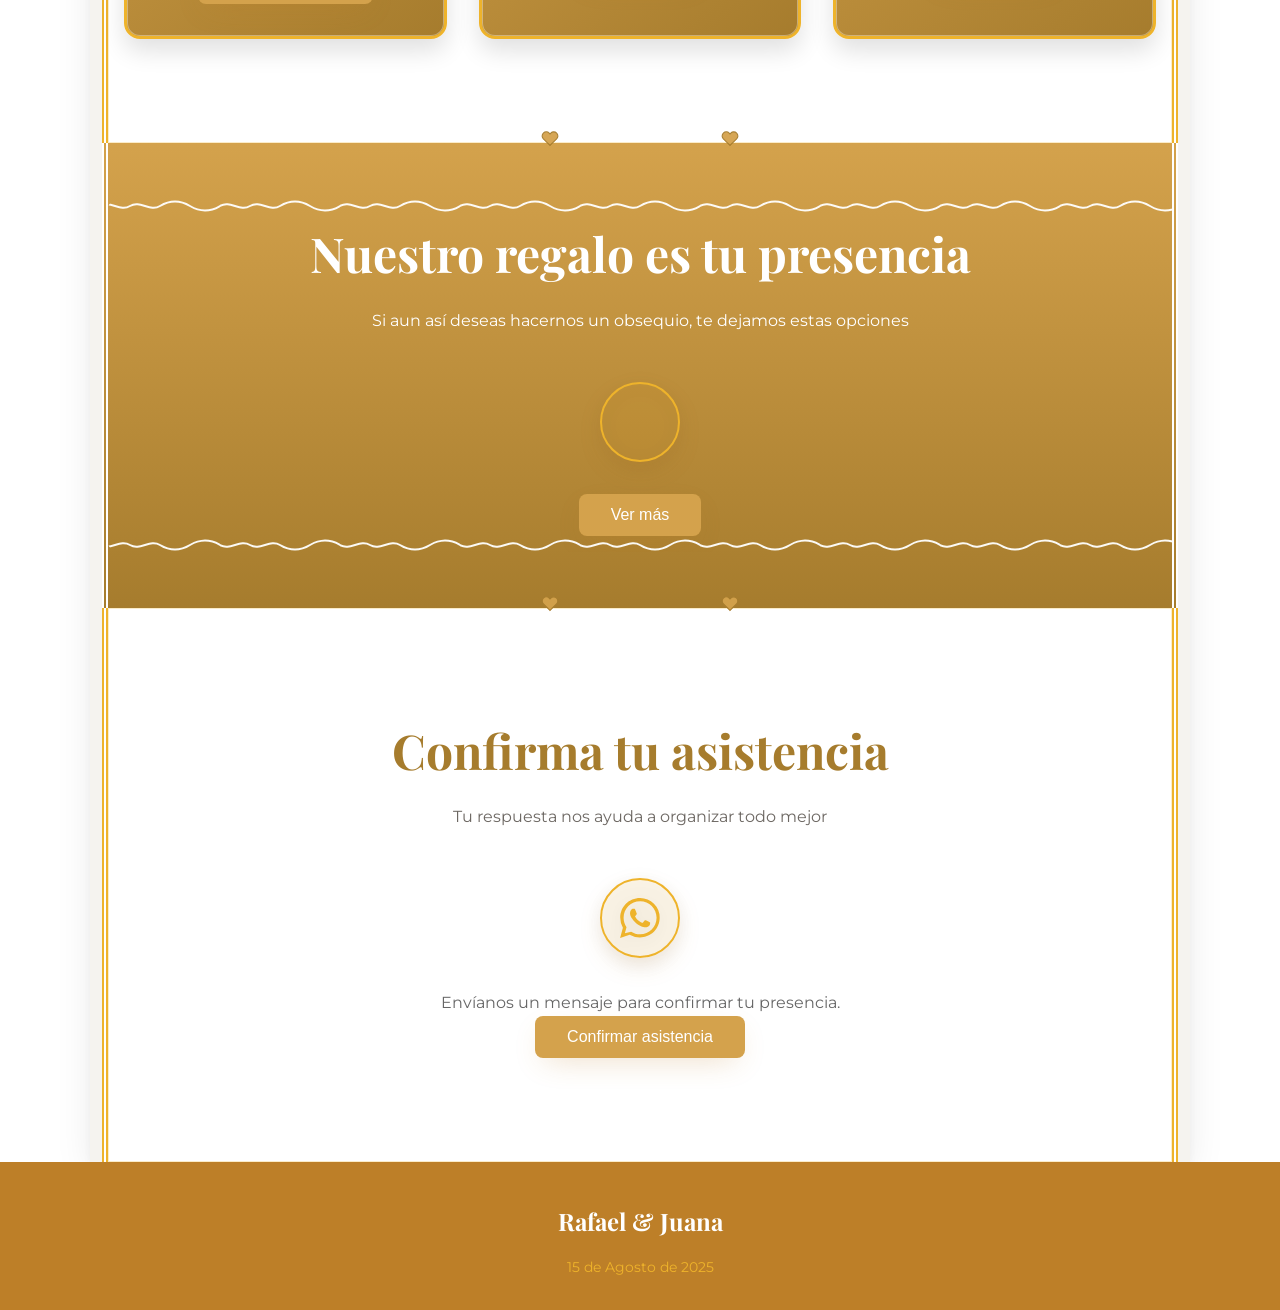
==== commit b0483288: "Add files via upload" ====
--- a/index.html
+++ b/index.html
@@ -1,492 +1,515 @@
-<!DOCTYPE html>
-<html lang="es">
-<head>
-    <script>
-    // Unconditional one-time HTML bust to force fresh index fetch
-    (function(){
-      try {
-        if (!/[?&]__html_bust=/.test(location.search)) {
-          var u = new URL(location.href);
-          u.searchParams.set('__html_bust', Date.now().toString());
-          location.replace(u.toString());
-        }
-      } catch(e) {}
-    })();
-    </script>
-    <meta charset="UTF-8">
-    <meta name="viewport" content="width=device-width, initial-scale=1.0">
-    <meta http-equiv="Cache-Control" content="no-store, no-cache, must-revalidate, max-age=0">
-    <meta name="x-build" content="force-14">
-    <meta http-equiv="Pragma" content="no-cache">
-    <meta http-equiv="Expires" content="0">
-    <script>
-    // Unregister SW and hard-reload with a unique param to bypass stale caches
-    (function(){
-      try {
-        var hasBypass = /[?&]__bypass=/.test(location.search);
-        if (!hasBypass && 'serviceWorker' in navigator) {
-          navigator.serviceWorker.getRegistrations().then(function(regs){
-            if (regs && regs.length) {
-              regs.forEach(function(r){ r.unregister(); });
-              var u = new URL(location.href);
-              u.searchParams.set('__bypass', Date.now().toString());
-              location.replace(u.toString());
-            }
-          }).catch(function(){});
-        }
-      } catch(e) {}
-    })();
-    </script>
-    <script>
-    (function() {
-        try {
-            var ts = Date.now().toString();
-            var links = Array.prototype.slice.call(document.querySelectorAll('link[rel="stylesheet"][href]'));
-            links.forEach(function(link){
-                var href = link.getAttribute('href');
-                if (!href) return;
-                href = href.replace(/([?&])v=[^&]*/,'').split('#')[0];
-                link.setAttribute('href', href + (href.indexOf('?')>-1?'&':'?') + 't=' + ts);
-            });
-            var scripts = Array.prototype.slice.call(document.querySelectorAll('script[src]'));
-            scripts.forEach(function(scr){
-                var src = scr.getAttribute('src');
-                if (!src) return;
-                src = src.replace(/([?&])v=[^&]*/,'').split('#')[0];
-                scr.setAttribute('src', src + (src.indexOf('?')>-1?'&':'?') + 't=' + ts);
-            });
-        } catch(e) {}
-    })();
-    </script>
-    <title>Rafael y Juana - Invitación de Boda</title>
-    <link rel="preload" as="image" href="https://i.ibb.co/4wBH7S3R/0ea4ea193a4f-dosmasenlamesa-2-z.jpg">
-    <link rel="stylesheet" href="CCSB.css?v=21">
-    <script src="https://cdn.lordicon.com/lordicon.js"></script>
-    <style>
-        /* Carrusel: 3 imágenes simultáneamente con foto central destacada */
-        .carousel-track-container {
-            overflow: hidden;
-            width: 100%;
-            position: relative;
-        }
-        .carousel-track {
-            display: flex;
-            transition: transform 0.5s ease;
-            width: 100%;
-            overflow: visible;
-        }
-        .carousel-item {
-            flex: 0 0 33.333%; /* 3 imágenes por fila en PC */
-            box-sizing: border-box;
-            display: flex;
-            justify-content: center;
-            align-items: center;
-            padding: 0; /* usamos gap del track para separación */
-        }
-        .carousel-item img {
-            max-width: 100%;
-            height: 100% !important;
-            object-fit: cover;
-            border-radius: 0;
-            box-shadow: 0 10px 24px rgba(0,0,0,0.18);
-            transition: transform 0.25s ease, box-shadow 0.25s ease;
-        }
-
-        /* Hacer las fotos visualmente menos anchas manteniendo 3 por fila */
-        .framed-photo {
-            width: 90% !important;
-            height: 100% !important;
-            margin: 0 auto;
-            object-fit: cover !important;
-            background: #8B5E3C !important;
-            border: 10px solid #1F1F1F !important;
-            border-bottom-width: 38px !important;
-        }
-
-        @media (min-width: 769px) {
-            .carousel-item.is-center .framed-photo {
-                transform: scale(1.12) rotate(-0.2deg);
-                box-shadow: 0 34px 68px rgba(0,0,0,0.4);
-            }
-        }
-        
-        /* Mobile: una imagen centrada */
-        @media (max-width: 768px) {
-            .carousel-item {
-                flex: 0 0 100% !important; /* 1 imagen por vista en móvil */
-                padding: 0 6px !important;
-                height: 380px !important;
-                display: flex !important;
-                justify-content: center !important;
-                align-items: center !important;
-            }
-            .carousel-item img {
-                width: 100% !important;
-                height: 100% !important;
-                max-height: 380px !important;
-                object-fit: cover !important;
-                transform: none !important;
-            }
-            .framed-photo {
-                width: 100% !important;
-                border-width: 6px !important;
-                border-bottom-width: 20px !important;
-            }
-            
-            .carousel-track-container {
-                height: auto !important;
-            }
-        }
-        
-        @media (max-width: 480px) {
-            .carousel-item img {
-                max-height: 320px !important;
-                height: 300px !important;
-                width: 100% !important;
-                max-width: 100% !important;
-                object-fit: cover !important;
-                border-radius: 0;
-                transform: none !important;
-            }
-            .framed-photo {
-                width: 100% !important;
-                border-width: 4px !important;
-                border-bottom-width: 14px !important;
-            }
-            
-            .carousel-item {
-                flex: 0 0 100% !important;
-                padding: 0 8px !important;
-                height: 320px !important;
-            }
-            
-            .carousel-track-container {
-                height: auto !important;
-            }
-        }
-        .carousel-container {
-            position: relative;
-            width: 100%;
-            max-width: 800px;
-            margin: 0 auto;
-        }
-        .carousel-btn {
-            position: absolute;
-            top: 50%;
-            transform: translateY(-50%);
-            background: #fff;
-            border: none;
-            font-size: 2rem;
-            cursor: pointer;
-            z-index: 2;
-            padding: 0 10px;
-            border-radius: 50%;
-            box-shadow: 0 2px 8px rgba(0,0,0,0.08);
-        }
-
-        /* Ajuste temporal: mantener altura visible sin tocar el attachment */
-        @media (min-width: 1025px) {
-            .hero-section {
-                background-image: url('https://i.ibb.co/4wBH7S3R/0ea4ea193a4f-dosmasenlamesa-2-z.jpg') !important;
-            }
-        }
-
-    </style>
-</head>
-<body>
-    <div class="main-center">
-        <!-- Modal de Bienvenida -->
-        <div id="welcomeModal" class="modal-overlay">
-            <div class="welcome-hero">
-                <h1 class="welcome-title">Bienvenidos a la<br/>invitación de Rafael y<br/>Juana</h1>
-                <p class="welcome-note">La música de fondo es parte de la experiencia</p>
-                <div class="welcome-actions">
-                    <button id="enterWithMusic" class="btn-gold" onclick="enterWithMusicClick()">Ingresar con música</button>
-                    <button id="enterWithoutMusic" class="btn-gold-outline" onclick="enterWithoutMusicClick()">Ingresar sin música</button>
-                </div>
-            </div>
-        </div>
-
-        <!-- Reproductor de música -->
-        <div id="musicPlayer" class="music-player" style="display: none;">
-            <button id="musicToggle" class="music-button modern-icon" title="Reproducir/Pausar música">
-                <svg id="volumeIcon" width="20" height="20" viewBox="0 0 24 24" fill="none">
-                    <polygon points="11 5 6 9 2 9 2 15 6 15 11 19 11 5" fill="#222" stroke="#fff" stroke-width="1"></polygon>
-                    <path d="M19.07 4.93a10 10 0 0 1 0 14.14M15.54 8.46a5 5 0 0 1 0 7.08" stroke="#222" stroke-width="2"></path>
-                    <circle cx="6.5" cy="12" r="1" fill="#ffe27a"/>
-                </svg>
-            </button>
-            <div id="youtube-player" style="position: absolute; top: -9999px; left: -9999px; width: 1px; height: 1px; opacity: 0; pointer-events: none;"></div>
-        </div>
-
-        <!-- Hero Section -->
-        <div class="hero-section">
-            <div class="hero-overlay"></div>
-            <div class="hero-content">
-                <div class="hero-text">
-                    <div class="date">31.12.2026</div>
-                    <h1 class="names">Rafael <span class="ampersand">y</span> Juana</h1>
-                    <blockquote class="quote">
-                        "Todos somos mortales,<br />
-                        hasta el primer beso y la segunda copa de vino"
-                    </blockquote>
-                    <div class="scroll-indicator">
-                        <div class="scroll-mouse">
-                            <div class="scroll-wheel"></div>
-                        </div>
-                    </div>
-                </div>
-            </div>
-        </div>
-
-        <!-- Content -->
-        <div class="content">
-        <!-- Countdown -->
-        <section class="countdown-section">
-            <h2 class="section-title">Falta</h2>
-            <div class="countdown-container">
-                <div class="countdown-item">
-                    <div class="countdown-number" id="days">00</div>
-                    <div class="countdown-label">DÍAS</div>
-                </div>
-                <div class="countdown-item">
-                    <div class="countdown-number" id="hours">00</div>
-                    <div class="countdown-label">HORAS</div>
-                </div>
-                <div class="countdown-item">
-                    <div class="countdown-number" id="minutes">00</div>
-                    <div class="countdown-label">MINUTOS</div>
-                </div>
-                <div class="countdown-item">
-                    <div class="countdown-number" id="seconds">00</div>
-                    <div class="countdown-label">SEGUNDOS</div>
-                </div>
-            </div>
-        </section>
-
-        <!-- Ceremony & Celebration -->
-        <section class="events-section">
-            <div class="events-container">
-                <!-- Ceremony -->
-                <div class="event-card">
-                    <div class="event-icon modern-icon">
-                        <lord-icon
-                            src="https://cdn.lordicon.com/fshosubk.json"
-                            trigger="loop"
-                            colors="primary:#c79816,secondary:#c79816"
-                            style="width:110px;height:110px">
-                        </lord-icon>
-                    </div>
-                    <h3 class="event-title">Ceremonia</h3>
-                    <div class="event-details">
-                        <h4>Día</h4>
-                        <p>Jueves 31 de Diciembre - 10hs</p>
-                    </div>
-                    <div class="event-details">
-                        <h4>Lugar</h4>
-                        <p>Parroquia Nuestra Señora de Luján</p>
-                        <p class="event-address">Av. Pergamino 203 - Santo Domingo</p>
-                    </div>
-                    <button class="btn-wedding" onclick="openLocation('ceremony')">¿Cómo llegar?</button>
-                </div>
-
-                <!-- Celebration -->
-                <div class="event-card">
-                    <div class="event-icon modern-icon">
-                        <lord-icon
-                            src="https://cdn.lordicon.com/ohcuigqh.json"
-                            trigger="loop"
-                            colors="primary:#c79816,secondary:#c79816"
-                            style="width:110px;height:110px">
-                        </lord-icon>
-                    </div>
-                    <h3 class="event-title">Celebración</h3>
-                    <div class="event-details">
-                        <h4>Día</h4>
-                        <p>Jueves 31 de Diciembre - 20hs</p>
-                    </div>
-                    <div class="event-details">
-                        <h4>Lugar</h4>
-                        <p>Salón de fiestas Avril</p>
-                        <p class="event-address">Av. Los Reartes 12 - Santo Domingo</p>
-                    </div>
-                    <button class="btn-wedding" onclick="openLocation('celebration')">¿Cómo llegar?</button>
-                </div>
-            </div>
-        </section>
-
-        <!-- Photo Gallery -->
-        <section class="gallery-section">
-            <div class="gallery-container">
-                <h2 class="section-title">Retratos de Nuestro Amor</h2>
-                <p class="section-subtitle">Un minuto, un segundo, un instante que queda en la eternidad</p>
-                
-                <div class="camera-icon modern-icon">
-                    <lord-icon
-                        src="https://cdn.lordicon.com/wsaaegar.json"
-                        trigger="loop"
-                        colors="primary:#c79816,secondary:#c79816"
-                        style="width:110px;height:110px">
-                    </lord-icon>
-                </div>
-                <!-- Carrusel -->
-                <div class="carousel-container">
-                  <button class="carousel-btn carousel-prev" id="prevBtn">❮</button>
-                  <div class="carousel-track-container">
-                    <div class="carousel-track" id="carouselTrack">
-                      <div class="carousel-item">
-                        <img class="framed-photo" src="https://images.unsplash.com/photo-1519741497674-611481863552?w=400&h=400&fit=crop&crop=center" alt="Pareja de novios en ceremonia">
-                      </div>
-                      <div class="carousel-item">
-                        <img class="framed-photo" src="https://images.unsplash.com/photo-1606216794074-735e91aa2c92?w=400&h=400&fit=crop&crop=center" alt="Anillos de boda">
-                      </div>
-                      <div class="carousel-item">
-                        <img class="framed-photo" src="https://images.unsplash.com/photo-1583939003579-730e3918a45a?w=400&h=400&fit=crop&crop=center" alt="Pareja romántica en jardín">
-                      </div>
-                      <div class="carousel-item">
-                        <img class="framed-photo" src="https://images.unsplash.com/photo-1511285560929-80b456fea0bc?w=400&h=400&fit=crop&crop=center" alt="Decoración de boda">
-                      </div>
-                      <div class="carousel-item">
-                        <img class="framed-photo" src="https://images.unsplash.com/photo-1537633552985-df8429e8048b?w=400&h=400&fit=crop&crop=center" alt="Mesa de boda elegante">
-                      </div>
-                      <div class="carousel-item">
-                        <img class="framed-photo" src="https://images.unsplash.com/photo-1522673607200-164d1b6ce486?w=400&h=400&fit=crop&crop=center" alt="Vestido de novia elegante">
-                      </div>
-                      <div class="carousel-item">
-                        <img class="framed-photo" src="https://images.unsplash.com/photo-1515934751635-c81c6bc9a2d8?w=400&h=400&fit=crop&crop=center" alt="Manos con anillos de compromiso">
-                      </div>
-                      <div class="carousel-item">
-                        <img class="framed-photo" src="https://images.unsplash.com/photo-1520854221256-17451cc331bf?w=400&h=400&fit=crop&crop=center" alt="Pareja en la playa al atardecer">
-                      </div>
-                    </div>
-                  </div>
-                  <button class="carousel-btn carousel-next" id="nextBtn">❯</button>
-                </div>
-
-                <div class="carousel-counter">
-                  <span id="currentSlide">1</span> / <span id="totalSlides">8</span> fotos
-                </div>
-
-            </div>
-        </section>
-
-        <!-- Party Information -->
-        <section class="party-section">
-            <div class="party-container">
-                <h2 class="section-title">Fiesta</h2>
-                <p class="section-subtitle">Hagamos juntos una fiesta épica. Aquí algunos detalles a tener en cuenta.</p>
-
-                <div class="party-grid">
-                    <div class="party-card">
-                        <div class="party-icon modern-icon">
-                            <lord-icon
-                                src="https://cdn.lordicon.com/dedkryhs.json"
-                                trigger="loop"
-                                colors="primary:#c79816,secondary:#c79816"
-                                style="width:110px;height:110px">
-                            </lord-icon>
-                        </div>
-                        <h3>Música</h3>
-                        <p>¿Cuál es la canción que no debe faltar en la PlayList de la fiesta?</p>
-                        <button class="btn-wedding" onclick="suggestMusic()">Sugerir canción</button>
-                    </div>
-
-                    <div class="party-card">
-                        <div class="party-icon modern-icon bowtie-icon">
-                            <svg width="110" height="110" viewBox="0 0 64 64" fill="none" xmlns="http://www.w3.org/2000/svg">
-                                <path d="M4 24 L24 32 L4 40 Z" fill="#c79816"/>
-                                <rect x="28" y="26" width="8" height="12" rx="2" fill="#e2b847"/>
-                                <path d="M60 24 L40 32 L60 40 Z" fill="#c79816"/>
-                                <circle cx="32" cy="32" r="3" fill="#c79816"/>
-                            </svg>
-                        </div>
-                        <h3>Dress Code</h3>
-                        <p>Una orientación para tu vestuario</p>
-                        <button class="btn-wedding" onclick="showDressCode()">Ver más</button>
-                    </div>
-
-                    <div class="party-card">
-                        <div class="party-icon modern-icon">
-                            <lord-icon
-                                src="https://cdn.lordicon.com/exymduqj.json"
-                                trigger="loop"
-                                colors="primary:#c79816,secondary:#c79816"
-                                style="width:110px;height:110px">
-                            </lord-icon>
-                        </div>
-                        <h3>Tips y Notas</h3>
-                        <p>Información adicional para tener en cuenta</p>
-                        <button class="btn-wedding" onclick="showTips()">+ Info</button>
-                    </div>
-                </div>
-            </div>
-        </section>
-
-        <!-- Gifts -->
-        <section class="gifts-section">
-            <div class="gifts-container">
-                <h2 class="section-title">Regalos</h2>
-                <p class="section-subtitle">Si deseas regalarnos algo más que tu hermosa presencia.</p>
-                
-                <div class="gift-icon modern-icon">
-                    <lord-icon
-                        src="https://cdn.lordicon.com/kezeezyg.json"
-                        trigger="loop"
-                        colors="primary:#c79816,secondary:#c79816"
-                        style="width:110px;height:110px">
-                    </lord-icon>
-                </div>
-
-                <button class="btn-wedding" onclick="showGifts()">Ver más</button>
-            </div>
-        </section>
-
-        <!-- RSVP -->
-        <section class="rsvp-section">
-            <div class="rsvp-container">
-                <h2 class="section-title">Confirma tu Asistencia</h2>
-                <p class="section-subtitle">Comparte este hermoso momento con nosotros</p>
-                
-                <div class="whatsapp-icon modern-icon">
-                    <lord-icon
-                        src="https://cdn.lordicon.com/dnphlhar.json"
-                        trigger="loop"
-                        colors="primary:#545454,secondary:#109173"
-                        style="width:80px;height:80px">
-                    </lord-icon>
-                </div>
-
-                <button class="btn-wedding" onclick="confirmAttendance()">Confirmar Asistencia</button>
-            </div>
-        </section>
-
-        <!-- Footer -->
-        <footer class="footer">
-            <div class="footer-content">
-                <p>Con amor,</p>
-                <h3>Rafael y Juana</h3>
-                <p class="footer-date">31 de Diciembre, 2026</p>
-            </div>
-        </footer>
-        </div>
-
-        <!-- Toast notification -->
-        <div id="toast" class="toast">
-            <div id="toastContent"></div>
-        </div>
-
-        <script>
-        (function() {
-            try {
-                if ('caches' in window) {
-                    caches.keys().then(keys => keys.forEach(k => caches.delete(k))).catch(() => {});
-                }
-                if ('serviceWorker' in navigator) {
-                    navigator.serviceWorker.getRegistrations().then(regs => regs.forEach(r => r.unregister())).catch(() => {});
-                }
-            } catch(e) {}
-        })();
-        </script>
-        <script src="JAVAB.js?v=18" defer></script>
-</body>
-</html>
+<!DOCTYPE html>
+<html lang="es">
+<head>
+     <meta charset="UTF-8">
+     <meta name="viewport" content="width=device-width, initial-scale=1.0">
+     <title>Rafael & Juana - Invitación de Boda</title>
+     <link rel="stylesheet" href="ccs-2.css?v=20250821-2">
+    <!-- Swiper CSS para móvil -->
+    <link rel="stylesheet" href="https://cdn.jsdelivr.net/npm/swiper@11/swiper-bundle.min.css"/>
+     <script src="https://cdn.lordicon.com/lordicon.js" defer></script>
+      <link href="https://fonts.googleapis.com/css2?family=Cormorant+Garamond:wght@400;700&family=Playfair+Display:wght@400;700&family=Montserrat:wght@300;400;500;700&display=swap" rel="stylesheet">
+</head>
+<body>
+    <!-- Modal de Bienvenida (splash de entrada) -->
+    <div id="welcomeModal" class="modal-overlay">
+        <div class="modal-content">
+            <h2 class="modal-title">Bienvenidos a la invitación de</h2>
+            <h3 class="modal-names">Rafael <span class="ampersand">&</span> Juana</h3>
+            <p class="modal-subtitle">La música de fondo es parte de la experiencia</p>
+            <div class="modal-buttons">
+                <button id="enterWithMusic" class="btn-wedding">Ingresar con música</button>
+                <button id="enterWithoutMusic" class="btn-wedding" style="background:linear-gradient(135deg, hsl(var(--gold-dark)), hsl(var(--gold)));">Ingresar sin música</button>
+            </div>
+        </div>
+    </div>
+
+    <!-- Reproductor de música -->
+    <div id="musicPlayer" class="music-player" style="display: none;">
+        <button id="musicToggle" class="music-button animated-volume" title="Reproducir/Pausar música">
+            <svg id="volumeIcon" width="20" height="20" viewBox="0 0 24 24" fill="none" stroke="currentColor" stroke-width="2">
+                <defs>
+                    <linearGradient id="volumeGradient" x1="0%" y1="0%" x2="100%" y2="100%">
+                        <stop offset="0%" style="stop-color:#1abc9c;stop-opacity:1" />
+                        <stop offset="50%" style="stop-color:#16a085;stop-opacity:1" />
+                        <stop offset="100%" style="stop-color:#27ae60;stop-opacity:1" />
+                    </linearGradient>
+                </defs>
+                <polygon points="11 5 6 9 2 9 2 15 6 15 11 19 11 5" 
+                         fill="url(#volumeGradient)" stroke="url(#volumeGradient)" class="speaker">
+                    <animateTransform attributeName="transform" type="scale" 
+                        values="1;1.1;1" dur="2s" repeatCount="indefinite"/>
+                </polygon>
+                <path d="M19.07 4.93a10 10 0 0 1 0 14.14" 
+                      stroke="url(#volumeGradient)" stroke-width="2" fill="none" opacity="0" class="sound-wave-outer">
+                    <animate attributeName="opacity" values="0;1;0" dur="1.5s" repeatCount="indefinite" begin="0s"/>
+                    <animate attributeName="stroke-width" values="1.5;2.5;1.5" dur="1.5s" repeatCount="indefinite" begin="0s"/>
+                </path>
+                <path d="M15.54 8.46a5 5 0 0 1 0 7.08" 
+                      stroke="url(#volumeGradient)" stroke-width="2" fill="none" opacity="0" class="sound-wave-inner">
+                    <animate attributeName="opacity" values="0;1;0" dur="1.5s" repeatCount="indefinite" begin="0.5s"/>
+                    <animate attributeName="stroke-width" values="1.5;2.5;1.5" dur="1.5s" repeatCount="indefinite" begin="0.5s"/>
+                </path>
+                <circle cx="13" cy="8" r="0.5" fill="#1abc9c" opacity="0" class="sound-particle">
+                    <animate attributeName="opacity" values="0;1;0" dur="1s" repeatCount="indefinite" begin="0s"/>
+                    <animateTransform attributeName="transform" type="translate" values="0,0;3,-2" dur="1s" repeatCount="indefinite" begin="0s"/>
+                </circle>
+                <circle cx="13" cy="16" r="0.5" fill="#16a085" opacity="0" class="sound-particle">
+                    <animate attributeName="opacity" values="0;1;0" dur="1.2s" repeatCount="indefinite" begin="0.3s"/>
+                    <animateTransform attributeName="transform" type="translate" values="0,0;3,2" dur="1.2s" repeatCount="indefinite" begin="0.3s"/>
+                </circle>
+                <circle cx="13" cy="12" r="0.8" fill="#27ae60" opacity="0" class="sound-particle">
+                    <animate attributeName="opacity" values="0;1;0" dur="0.8s" repeatCount="indefinite" begin="0.6s"/>
+                    <animateTransform attributeName="transform" type="translate" values="0,0;4,0" dur="0.8s" repeatCount="indefinite" begin="0.6s"/>
+                </circle>
+            </svg>
+        </button>
+        <div id="youtube-player" style="position: absolute; top: -9999px; left: -9999px; width: 1px; height: 1px; opacity: 0; pointer-events: none;"></div>
+    </div>
+
+    <!-- Hero Section dividida 50/50 -->
+    <div class="hero-wrapper">
+        <div class="site-container hero-container">
+            <div class="hero-split">
+                <!-- Lado izquierdo: mantiene imagen y efecto scroll -->
+                <div class="hero-left">
+                    <div class="hero-left-bg"></div>
+                </div>
+                <!-- Lado derecho: imagen sin efecto -->
+                <div class="hero-right">
+                    <img id="heroRightImg" alt="Portada lateral derecha" />
+                </div>
+                <script>
+                  (function(){
+                    var img = document.getElementById('heroRightImg');
+                    if(!img) return;
+                    var ids = ['1OD85FypcqBIrtPc498UVRkRXTggDyLc-', '1OD85FypcqBIrtPc498UVRkRXTggDyLc'];
+                    var urls = [];
+                    for (var j = 0; j < ids.length; j++) {
+                      var id = ids[j];
+                      urls.push('https://drive.usercontent.google.com/uc?id=' + id + '&export=download');
+                      urls.push('https://drive.google.com/uc?export=view&id=' + id);
+                      urls.push('https://drive.google.com/uc?id=' + id + '&export=download');
+                      urls.push('https://drive.google.com/thumbnail?id=' + id + '&sz=w2000');
+                    }
+                    var i = 0;
+                    function tryNext(){ if(i >= urls.length) return; img.src = urls[i++]; }
+                    img.onerror = tryNext;
+                    tryNext();
+                  })();
+                </script>
+
+            </div>
+        </div>
+    </div>
+    
+    <!-- Content -->
+    <div class="page-shell">
+        <div class="content">
+            <div class="site-container">
+            <!-- Countdown -->
+            <section class="countdown-section section-block">
+                <svg class="decorative-border countdown-border" width="100%" height="30" xmlns="http://www.w3.org/2000/svg">
+                  <defs>
+                    <!-- Definimos el patrón en versión reducida -->
+                    <pattern id="ornamento-linea" x="0" y="0" width="200" height="30" patternUnits="userSpaceOnUse">
+                      <svg viewBox="0 0 600 60" width="200" height="30">
+                        <!-- Línea izquierda -->
+                        <path d="M20,30 Q140,25 260,30 Q140,35 20,30 Z" fill="white"/>
+                        <!-- Línea derecha -->
+                        <path d="M580,30 Q460,25 340,30 Q460,35 580,30 Z" fill="white"/>
+                        <!-- Tres puntos en el centro -->
+                        <circle cx="285" cy="30" r="3" fill="white"/>
+                        <circle cx="300" cy="30" r="4" fill="white"/>
+                        <circle cx="315" cy="30" r="3" fill="white"/>
+                      </svg>
+                    </pattern>
+                  </defs>
+
+                  <!-- Aquí se dibuja la franja en una sola línea -->
+                  <rect width="100%" height="30" fill="url(#ornamento-linea)" />
+                </svg>
+                <h2 class="section-title">Falta</h2>
+                <div class="countdown-container">
+                    <div class="countdown-item">
+                        <div class="countdown-number" id="days">00</div>
+                        <div class="countdown-label">DÍAS</div>
+                    </div>
+                    <div class="countdown-separator">|</div>
+                    <div class="countdown-item">
+                        <div class="countdown-number" id="hours">00</div>
+                        <div class="countdown-label">HS</div>
+                    </div>
+                    <div class="countdown-separator">|</div>
+                    <div class="countdown-item">
+                        <div class="countdown-number" id="minutes">00</div>
+                        <div class="countdown-label">MIN</div>
+                    </div>
+                    <div class="countdown-separator">|</div>
+                    <div class="countdown-item">
+                        <div class="countdown-number" id="seconds">00</div>
+                        <div class="countdown-label">SEG</div>
+                    </div>
+                </div>
+                <div class="countdown-heart">
+                    <svg width="20" height="20" viewBox="0 0 24 24" fill="none" stroke="#ffffff" stroke-width="2" aria-hidden="true">
+                        <path d="M20.84 4.61a5.5 5.5 0 0 0-7.78 0L12 5.67l-1.06-1.06a5.5 5.5 0 0 0-7.78 7.78l1.06 1.06L12 21.23l7.78-7.78 1.06-1.06a5.5 5.5 0 0 0 0-7.78z"></path>
+                    </svg>
+                </div>
+                <svg class="decorative-border countdown-border" width="100%" height="30" xmlns="http://www.w3.org/2000/svg">
+                  <defs>
+                    <!-- Definimos el patrón en versión reducida -->
+                    <pattern id="ornamento-linea" x="0" y="0" width="200" height="30" patternUnits="userSpaceOnUse">
+                      <svg viewBox="0 0 600 60" width="200" height="30">
+                        <!-- Línea izquierda -->
+                        <path d="M20,30 Q140,25 260,30 Q140,35 20,30 Z" fill="white"/>
+                        <!-- Línea derecha -->
+                        <path d="M580,30 Q460,25 340,30 Q460,35 580,30 Z" fill="white"/>
+                        <!-- Tres puntos en el centro -->
+                        <circle cx="285" cy="30" r="3" fill="white"/>
+                        <circle cx="300" cy="30" r="4" fill="white"/>
+                        <circle cx="315" cy="30" r="3" fill="white"/>
+                      </svg>
+                    </pattern>
+                  </defs>
+
+                  <!-- Aquí se dibuja la franja en una sola línea -->
+                  <rect width="100%" height="30" fill="url(#ornamento-linea)" />
+                </svg>
+            </section>
+
+            <!-- Ceremony & Celebration -->
+            <section class="events-section section-block">
+                <div class="events-container">
+                    <!-- Ceremony -->
+                    <div class="event-card">
+                        <div class="event-icon">
+                            <lord-icon
+                                src="https://cdn.lordicon.com/nvsfzbop.json"
+                                trigger="loop"
+                                colors="primary:#ffffff,secondary:#ffffff"
+                                style="width:340px;height:340px">
+                            </lord-icon>
+                        </div>
+                        <h3 class="event-title">Ceremonia</h3>
+                        <div class="event-title-underline" aria-hidden="true">
+                          <svg xmlns="http://www.w3.org/2000/svg" viewBox="0 0 1200 120" role="presentation">
+                            <g fill="none" stroke="currentColor" stroke-width="4" stroke-linecap="round">
+                              <path d="M 80 40 L 560 40 Q 600 40 600 68 Q 600 40 640 40 L 1120 40" />
+                            </g>
+                            <path d="M 600 68 l 14 18 -14 18 -14 -18 z" fill="currentColor" />
+                            <path d="M 320 40 l 40 0 -20 20 z" fill="currentColor" />
+                            <path d="M 880 40 l 40 0 -20 20 z" fill="currentColor" />
+                          </svg>
+                        </div>
+                        <div class="event-details">
+                            <h4>Día</h4>
+                            <p>Sábado 15 de Agosto - 10hs</p>
+                        </div>
+                        <div class="event-details">
+                            <h4>Lugar</h4>
+                            <p>Parroquia Nuestra Señora de Lujan</p>
+                            <p class="event-address">Av. Pergamino 203 - Santo Domingo</p>
+                        </div>
+                        <button class="btn-wedding" onclick="openLocation('ceremony')">¿Cómo llegar?</button>
+                    </div>
+
+                    <!-- Celebration -->
+                    <div class="event-card">
+                        <div class="event-icon">
+                            <lord-icon
+                                src="https://cdn.lordicon.com/ohcuigqh.json"
+                                trigger="loop"
+                                colors="primary:#ffffff,secondary:#ffffff"
+                                style="width:340px;height:340px">
+                            </lord-icon>
+                        </div>
+                        <h3 class="event-title">Celebración</h3>
+                        <div class="event-title-underline" aria-hidden="true">
+                          <svg xmlns="http://www.w3.org/2000/svg" viewBox="0 0 1200 120" role="presentation">
+                            <g fill="none" stroke="currentColor" stroke-width="4" stroke-linecap="round">
+                              <path d="M 80 40 L 560 40 Q 600 40 600 68 Q 600 40 640 40 L 1120 40" />
+                            </g>
+                            <path d="M 600 68 l 14 18 -14 18 -14 -18 z" fill="currentColor" />
+                            <path d="M 320 40 l 40 0 -20 20 z" fill="currentColor" />
+                            <path d="M 880 40 l 40 0 -20 20 z" fill="currentColor" />
+                          </svg>
+                        </div>
+                        <div class="event-details">
+                            <h4>Día</h4>
+                            <p>Sábado 15 de Agosto - 20hs</p>
+                        </div>
+                        <div class="event-details">
+                            <h4>Lugar</h4>
+                            <p>Salón de fiestas Avril</p>
+                            <p class="event-address">Av. Los Reartes 12 - Santo Domingo</p>
+                        </div>
+                        <button class="btn-wedding" onclick="openLocation('celebration')">¿Cómo llegar?</button>
+                    </div>
+                </div>
+            </section>
+
+            <!-- Photo Gallery -->
+            <section class="gallery-section section-block">
+                <svg class="gallery-border top" width="100%" height="60" xmlns="http://www.w3.org/2000/svg">
+                  <defs>
+                    <pattern id="ornamento-linea-gallery-top" x="0" y="0" width="200" height="60" patternUnits="userSpaceOnUse">
+                      <svg viewBox="0 0 600 60" width="200" height="60">
+                        <path d="M20,30 Q140,25 260,30 Q140,35 20,30 Z" fill="white"/>
+                        <path d="M580,30 Q460,25 340,30 Q460,35 580,30 Z" fill="white"/>
+                        <circle cx="285" cy="30" r="3" fill="white"/>
+                        <circle cx="300" cy="30" r="4" fill="white"/>
+                        <circle cx="315" cy="30" r="3" fill="white"/>
+                      </svg>
+                    </pattern>
+                  </defs>
+                  <rect width="100%" height="60" fill="url(#ornamento-linea-gallery-top)" />
+                </svg>
+                <div class="gallery-container">
+                    <div class="gallery-ornament" aria-hidden="true">
+<svg id="ornamento-animado" viewBox="0 0 1200 200" style="width:100%;height:auto;display:block" aria-hidden="true" role="presentation">
+  <defs>
+    <style>
+      #ornamento-animado .stroke { --ornament-color: #ffffff; --ornament-stroke: 2; stroke: var(--ornament-color); fill: none; stroke-width: var(--ornament-stroke); stroke-linecap: round; stroke-linejoin: round; vector-effect: non-scaling-stroke; }
+      #ornamento-animado .draw { stroke-dasharray: 100; stroke-dashoffset: 100; opacity: 0; animation: draw 2.2s ease-in-out var(--delay, 0s) infinite; }
+      @keyframes draw { 0% { stroke-dashoffset: 100; opacity: 0; } 15% { opacity: 1; } 100% { stroke-dashoffset: 0; opacity: 1; } }
+    </style>
+  </defs>
+  <g class="stroke">
+    <line class="draw" pathLength="100" style="--delay: 0s" x1="150" y1="100" x2="500" y2="100"/>
+    <line class="draw" pathLength="100" style="--delay: 0.1s" x1="700" y1="100" x2="1050" y2="100"/>
+    <g id="end-ornament-left">
+      <polygon class="draw" pathLength="100" style="--delay: 0.25s" points="90,100 120,85 150,100 120,115 90,100"/>
+      <path class="draw" pathLength="100" style="--delay: 0.35s" d="M90,100 C70,85 60,85 50,100 C60,115 70,115 90,100 Z"/>
+      <circle class="draw" pathLength="100" style="--delay: 0.45s" cx="65" cy="100" r="4"/>
+    </g>
+    <g transform="translate(1200,0) scale(-1,1)">
+      <use href="#end-ornament-left"/>
+    </g>
+    <path pathLength="100" d="M600,100 C640,60 700,60 740,100 C700,140 640,140 600,100"/>
+    <path pathLength="100" d="M600,100 C560,60 500,60 460,100 C500,140 560,140 600,100"/>
+    <path class="draw" pathLength="100" style="--delay: 0.9s" d="M520,100 C535,92 552,92 560,100 C552,108 535,108 520,100 Z"/>
+    <path class="draw" pathLength="100" style="--delay: 1.0s" d="M680,100 C665,92 648,92 640,100 C648,108 665,108 680,100 Z"/>
+    <line class="draw" pathLength="100" style="--delay: 1.15s" x1="590" y1="86" x2="620" y2="74"/>
+    <line class="draw" pathLength="100" style="--delay: 1.25s" x1="586" y1="92" x2="616" y2="80"/>
+    <line class="draw" pathLength="100" style="--delay: 1.35s" x1="582" y1="98" x2="612" y2="86"/>
+  </g>
+</svg>
+                    </div>
+                    <h2 class="section-title">Retratos de Nuestro Amor</h2>
+                    <p class="section-subtitle">Un minuto, un segundo, un instante que queda en la eternidad</p>
+                    
+                    <div class="animated-camera" title="Galería de fotos">
+                        <lord-icon
+                            src="https://cdn.lordicon.com/wsaaegar.json"
+                            trigger="loop"
+                            colors="primary:#ffffff,secondary:#ffffff"
+                            style="width:300px;height:300px">
+                        </lord-icon>
+                    </div>
+
+                    <!-- Carrusel -->
+                    <div class="carousel-container">
+                        <!-- Carrusel original para desktop -->
+                        <div class="carousel-desktop">
+                            <button class="carousel-btn carousel-prev" id="prevBtn">❮</button>
+                            <div class="carousel-track-container">
+                                <div class="carousel-track" id="carouselTrack">
+                                    <div class="carousel-item">
+                                        <img loading="lazy" src="https://i.ibb.co/dsPdPzTn/boda-brasilera.jpg" alt="Boda">
+                                    </div>
+                                    <div class="carousel-item">
+                                        <img loading="lazy" src="https://i.ibb.co/0jsGr4j7/freecompress-27.jpg" alt="Celebración">
+                                    </div>
+                                    <div class="carousel-item">
+                                        <img loading="lazy" src="https://i.ibb.co/6JDLH0TN/photo-1606216836560-25cf33c04b0d.avif" alt="Pareja de novios">
+                                    </div>
+                                    <div class="carousel-item">
+                                        <img loading="lazy" src="https://i.ibb.co/wh1fsg71/81d611e7072ace312870228e61ee28d1.jpg" alt="Momento especial">
+                                    </div>
+                                    <div class="carousel-item">
+                                        <img loading="lazy" src="https://i.ibb.co/jvMGh2MJ/63941e1d14ca1.jpg" alt="Foto de la pareja">
+                                    </div>
+                                    <div class="carousel-item">
+                                        <img loading="lazy" src="https://i.ibb.co/pjtRqPX4/novios-amigos.jpg" alt="Novios con amigos">
+                                    </div>
+                                </div>
+                            </div>
+                            <button class="carousel-btn carousel-next" id="nextBtn">❯</button>
+                        </div>
+
+                        <!-- Carrusel Swiper para móvil -->
+                        <div class="carousel-mobile">
+                            <div class="swiper-container">
+                                <div class="swiper-wrapper">
+                                    <div class="swiper-slide">
+                                        <img loading="lazy" src="https://i.ibb.co/dsPdPzTn/boda-brasilera.jpg" alt="Boda">
+                                    </div>
+                                    <div class="swiper-slide">
+                                        <img loading="lazy" src="https://i.ibb.co/0jsGr4j7/freecompress-27.jpg" alt="Celebración">
+                                    </div>
+                                    <div class="swiper-slide">
+                                        <img loading="lazy" src="https://i.ibb.co/6JDLH0TN/photo-1606216836560-25cf33c04b0d.avif" alt="Pareja de novios">
+                                    </div>
+                                    <div class="swiper-slide">
+                                        <img loading="lazy" src="https://i.ibb.co/wh1fsg71/81d611e7072ace312870228e61ee28d1.jpg" alt="Momento especial">
+                                    </div>
+                                    <div class="swiper-slide">
+                                        <img loading="lazy" src="https://i.ibb.co/jvMGh2MJ/63941e1d14ca1.jpg" alt="Foto de la pareja">
+                                    </div>
+                                    <div class="swiper-slide">
+                                        <img loading="lazy" src="https://i.ibb.co/pjtRqPX4/novios-amigos.jpg" alt="Novios con amigos">
+                                    </div>
+                                </div>
+                                <!-- Flechas -->
+                                <div class="swiper-button-next"></div>
+                                <div class="swiper-button-prev"></div>
+                                <!-- Paginación -->
+                                <div class="swiper-pagination"></div>
+                            </div>
+                        </div>
+                    </div>
+
+                    <div class="carousel-counter">
+                        <span id="currentSlide">1</span> / <span id="totalSlides">12</span> fotos
+                    </div>
+                </div>
+                <svg class="gallery-border bottom" width="100%" height="60" xmlns="http://www.w3.org/2000/svg">
+                  <defs>
+                    <pattern id="ornamento-linea-gallery-bottom" x="0" y="0" width="200" height="60" patternUnits="userSpaceOnUse">
+                      <svg viewBox="0 0 600 60" width="200" height="60">
+                        <path d="M20,30 Q140,25 260,30 Q140,35 20,30 Z" fill="white"/>
+                        <path d="M580,30 Q460,25 340,30 Q460,35 580,30 Z" fill="white"/>
+                        <circle cx="285" cy="30" r="3" fill="white"/>
+                        <circle cx="300" cy="30" r="4" fill="white"/>
+                        <circle cx="315" cy="30" r="3" fill="white"/>
+                      </svg>
+                    </pattern>
+                  </defs>
+                  <rect width="100%" height="60" fill="url(#ornamento-linea-gallery-bottom)" />
+                </svg>
+            </section>
+
+            <!-- Party Information -->
+            <section class="party-section section-block">
+                <div class="party-container">
+                    <h2 class="section-title">Fiesta</h2>
+                    <p class="section-subtitle">Hagamos juntos una fiesta épica. Aquí algunos detalles a tener en cuenta.</p>
+
+                    <div class="party-grid">
+                        <div class="party-card">
+                            <div class="party-icon icon-music">
+                                <lord-icon
+                                    src="https://cdn.lordicon.com/gcupmfyg.json"
+                                    trigger="loop"
+                                    colors="primary:#ffffff,secondary:#ffffff"
+                                    style="width:110px;height:110px">
+                                </lord-icon>
+                            </div>
+                            <h3 class="event-title">Música</h3>
+                            <p>¡Preparen sus mejores pasos! Tendremos pista abierta toda la noche.</p>
+                            <button class="btn-wedding" onclick="suggestMusic()">Sugerir canción</button>
+                        </div>
+                                                <div class="party-card">
+                            <div class="party-icon icon-dress">
+                                                                                                                                                                                                                                                                                                                                                                                                                                                                                                                                        <svg width="110" height="110" viewBox="0 0 64 64" fill="none" aria-hidden="true" focusable="false" class="bowtie-anim">
+  <g stroke="currentColor" stroke-width="1.5" stroke-linecap="round" stroke-linejoin="round">
+    <polygon points="6,12 28,24 6,36" fill="transparent"></polygon>
+    <rect x="28" y="20" width="8" height="8" rx="2" fill="transparent"></rect>
+    <polygon points="58,12 36,24 58,36" fill="transparent"></polygon>
+  </g>
+</svg>
+                            </div>
+                            <h3 class="event-title">Dress Code</h3>
+                            <p>Elegante sport, colores cálidos y detalles dorados.</p>
+                            <button class="btn-wedding" onclick="showDressCode()">Ver más</button>
+                        </div>
+                                                <div class="party-card">
+                            <div class="party-icon icon-details">
+                                                                                                <lord-icon
+      src="https://cdn.lordicon.com/fikcyfpp.json"
+      trigger="loop"
+      colors="primary:#ffffff,secondary:#ffffff"
+           style="width:110px;height:110px">
+    </lord-icon>
+                            </div>
+                            <h3 class="event-title">Detalles</h3>
+                            <p>Habrá sorpresas durante la noche, no llegues tarde.</p>
+                            <button class="btn-wedding" onclick="showTips()">Más info</button>
+                        </div>
+                    </div>
+                </div>
+            </section>
+
+            <!-- Gifts & RSVP -->
+            <section class="gifts-section section-block">
+                <div class="gifts-container">
+                    <h2 class="section-title">Nuestro regalo es tu presencia</h2>
+                    <p class="section-subtitle">Si aun así deseas hacernos un obsequio, te dejamos estas opciones</p>
+                                            <div class="gift-icon">
+                        <lord-icon
+                            src="https://cdn.lordicon.com/hwfggmas.json"
+                            trigger="hover"
+                            colors="primary:#e4e4e4,secondary:#e8b730"
+                            style="width:320px;height:320px">
+                        </lord-icon>
+                    </div>
+                    <button class="btn-wedding" onclick="showGifts()">Ver más</button>
+                </div>
+            </section>
+
+            <section class="rsvp-section section-block">
+                <div class="rsvp-container">
+                    <h2 class="section-title">Confirma tu asistencia</h2>
+                    <p class="section-subtitle">Tu respuesta nos ayuda a organizar todo mejor</p>
+                    <div class="whatsapp-icon animated-whatsapp">
+                        <svg width="40" height="40" viewBox="0 0 24 24" fill="currentColor" aria-hidden="true">
+                            <path d="M.057 24l1.687-6.163a11.867 11.867 0 01-1.6-5.945C.122 5.29 5.33 0 12.057 0c3.14 0 6.087 1.223 8.312 3.447a11.7 11.7 0 013.448 8.291c-.002 6.73-5.21 11.938-11.94 11.938a11.95 11.95 0 01-6.09-1.616L.057 24zm6.597-3.807c1.742.995 3.276 1.591 5.392 1.593 5.448 0 9.89-4.434 9.894-9.882.002-5.462-4.415-9.89-9.88-9.893-5.462-.003-9.89 4.415-9.893 9.88-.001 2.225.651 3.891 1.746 5.634l-.999 3.648 3.74-.98zm11.387-5.464c-.074-.124-.272-.198-.57-.347-.297-.149-1.758-.868-2.03-.967-.272-.099-.47-.149-.669.149-.198.297-.768.967-.94 1.165-.173.198-.347.223-.644.074-.297-.149-1.255-.462-2.39-1.475-.883-.788-1.48-1.761-1.653-2.059-.173-.297-.018-.458.13-.606.134-.133.297-.347.446-.52.149-.173.198-.297.298-.495.099-.198.05-.372-.025-.521-.074-.149-.669-1.611-.916-2.206-.242-.579-.487-.5-.669-.51l-.57-.01c-.198 0-.52.074-.792.372s-1.04 1.016-1.04 2.48 1.065 2.876 1.213 3.074c.149.198 2.095 3.2 5.076 4.487.709.306 1.262.489 1.694.626.712.226 1.36.194 1.872.118.571-.085 1.758-.719 2.006-1.413.248-.695.248-1.29.173-1.414z"></path>
+                        </svg>
+                    </div>
+                    <p>Envíanos un mensaje para confirmar tu presencia.</p>
+                    <button class="btn-wedding" onclick="confirmAttendance()">Confirmar asistencia</button>
+                </div>
+            </section>
+            </div>
+        </div>
+    </div>
+
+    <!-- Toast notification -->
+    <div id="toast" class="toast">
+        <div id="toastContent"></div>
+    </div>
+
+    <!-- Footer -->
+    <footer class="footer">
+        <div class="footer-content">
+            <h3>Rafael & Juana</h3>
+            <p class="footer-date">15 de Agosto de 2025</p>
+        </div>
+    </footer>
+
+    <script src="java2.js"></script>
+    <!-- Swiper JS para móvil -->
+    <script src="https://cdn.jsdelivr.net/npm/swiper@11/swiper-bundle.min.js"></script>
+    <script>
+        // Inicializar Swiper solo en móvil
+        if (window.innerWidth <= 768) {
+            const swiper = new Swiper('.swiper-container', {
+                slidesPerView: 1,
+                centeredSlides: true,
+                loop: true,
+                spaceBetween: 0,
+                autoplay: { delay: 3000, disableOnInteraction: false },
+                navigation: {
+                    nextEl: '.swiper-button-next',
+                    prevEl: '.swiper-button-prev',
+                },
+                pagination: {
+                    el: '.swiper-pagination',
+                    clickable: true,
+                },
+            });
+        }
+    </script>
+</body>
+</html>
--- a/ccs-2.css
+++ b/ccs-2.css
@@ -0,0 +1,2272 @@
+/* Variables CSS */
+/* Variables CSS */
+:root {
+    --background: 35 25% 95%;
+    --foreground: 30 20% 15%;
+    --primary: 35 65% 45%;
+    --primary-foreground: 35 25% 95%;
+    --gold: 42 85% 55%;
+    --gold-light: 42 80% 70%;
+    --gold-dark: 42 75% 40%;
+    --brown: 35 65% 45%;
+    --brown-light: 35 50% 60%;
+    --brown-dark: 35 70% 30%;
+    --cream: 35 25% 95%;
+    --warm-white: 35 15% 98%;
+    --shadow-elegant: 0 10px 30px -10px hsl(35 65% 45% / 0.3);
+    --shadow-gold: 0 4px 20px hsl(42 85% 55% / 0.25);
+    /* Nuevo tono para laterales tipo papel (blanco piedra) */
+    --paper-side: 0 0% 97%;
+}
+
+/* Contenedor centrado tipo tarjeta */
+.site-container {
+    max-width: 1100px;
+    margin: 0 auto;
+    padding: 0 0.75rem;
+    background: transparent; /* fondo y sombra ahora los maneja page-shell */
+    box-shadow: none;
+}
+
+/* Contenedor envolvente para sombra continua a lo largo de toda la página */
+.page-shell {
+    max-width: 1100px;
+    margin: 0 auto;
+    background: #ffffff;
+    box-shadow: 0 10px 35px rgba(0, 0, 0, 0.08), 0 2px 8px rgba(0, 0, 0, 0.04);
+}
+
+/* Animaciones de iconos modernos */
+.animated-heart {
+    transition: transform 0.3s ease;
+}
+
+.animated-heart:hover {
+    transform: scale(1.1);
+}
+
+.animated-heart .heart-path {
+    filter: drop-shadow(0 0 10px rgba(255, 107, 107, 0.6));
+}
+
+.animated-celebration {
+    transition: transform 0.3s ease;
+}
+
+.animated-celebration:hover {
+    transform: scale(1.1);
+}
+
+.animated-camera {
+    transition: transform 0.3s ease;
+    cursor: pointer;
+}
+
+.animated-camera:hover {
+    transform: scale(1.1);
+}
+
+.animated-camera svg .sway { stroke: #ffffff; stroke-width: 3.5; }
+.animated-camera svg circle, .animated-camera svg path, .animated-camera svg rect { stroke: #ffffff; stroke-width: 3.5; }
+.animated-camera svg .flash-effect { fill: #ffffff; }
+
+.animated-camera:hover .flash-effect, .animated-camera:active .flash-effect {
+    animation: cameraFlash 0.28s ease-in-out;
+}
+
+@keyframes cameraFlash {
+    0% { opacity: 0; r: 0; }
+    50% { opacity: 1; r: 14; }
+    100% { opacity: 0; r: 0; }
+}
+
+.animated-music {
+    transition: transform 0.3s ease;
+}
+
+.animated-music:hover {
+    transform: scale(1.1) rotate(5deg);
+}
+
+.animated-dresscode {
+    transition: transform 0.3s ease;
+}
+
+.animated-dresscode:hover {
+    transform: scale(1.1);
+}
+
+.animated-clipboard {
+    transition: transform 0.3s ease;
+}
+
+.animated-clipboard:hover {
+    transform: scale(1.1);
+}
+
+.animated-gift {
+    transition: transform 0.3s ease;
+}
+
+.animated-gift:hover {
+    transform: scale(1.1);
+}
+
+.animated-gift:hover .gift-lid {
+    animation: giftOpen 0.5s ease-in-out;
+}
+
+@keyframes giftOpen {
+    0% { transform: translateY(0); }
+    50% { transform: translateY(-3px) rotateX(10deg); }
+    100% { transform: translateY(0); }
+}
+
+.animated-whatsapp {
+    transition: transform 0.3s ease;
+}
+
+.animated-whatsapp:hover {
+    transform: scale(1.1);
+}
+
+.animated-volume {
+    transition: transform 0.3s ease;
+}
+
+.animated-volume:hover {
+    transform: scale(1.1);
+}
+
+/* Efectos globales para iconos */
+.event-icon, .party-icon, .gift-icon, .whatsapp-icon, .camera-icon, .modal-icon {
+    overflow: visible;
+    filter: drop-shadow(0 4px 15px rgba(0, 0, 0, 0.1));
+}
+
+.event-icon, .party-icon, .gift-icon {
+    width: auto;
+    height: auto;
+    background: transparent;
+    border: none;
+    box-shadow: none;
+    padding: 0;
+}
+
+/* Mejoras de rendimiento */
+.animated-heart svg,
+.animated-celebration svg,
+.animated-camera svg,
+.animated-music svg,
+.animated-dresscode svg,
+.animated-clipboard svg,
+.animated-gift svg,
+.animated-whatsapp svg,
+.animated-volume svg {
+    will-change: transform;
+    backface-visibility: hidden;
+}
+
+/* Reset y base */
+* {
+    margin: 0;
+    padding: 0;
+    box-sizing: border-box;
+}
+
+body {
+    font-family: 'Inter', sans-serif;
+    background-color: hsl(var(--cream)); /* igual que el fondo inferior */
+    color: hsl(var(--foreground));
+    line-height: 1.6;
+}
+
+/* Tipografía */
+.names {
+    font-family: 'Playfair Display', serif;
+}
+
+/* Modal de Bienvenida */
+.modal-overlay {
+    position: fixed;
+    top: 0;
+    left: 0;
+    width: 100%;
+    height: 100%;
+    display: flex;
+    align-items: center;
+    justify-content: center;
+    z-index: 9999;
+    background-image:
+      radial-gradient(rgba(255,255,255,0.92), rgba(255,255,255,0.92)),
+      url('https://images.unsplash.com/photo-1520854221256-17451cc331bf?auto=format&fit=crop&w=1600&q=60');
+    background-size: cover;
+    background-position: center;
+}
+
+.modal-content {
+    background: transparent;
+    border-radius: 0;
+    padding: 3rem 1rem;
+    max-width: 820px;
+    width: 100%;
+    text-align: center;
+    box-shadow: none;
+    border: none;
+}
+
+.modal-title {
+    font-size: 1.25rem;
+    color: hsl(var(--brown));
+    margin-bottom: 0.25rem;
+    font-family: 'Playfair Display', serif;
+    letter-spacing: 0.04em;
+}
+
+.modal-names {
+    font-size: 3.25rem;
+    font-family: 'Playfair Display', serif;
+    color: hsl(var(--brown));
+    margin-bottom: 0.75rem;
+}
+
+.modal-subtitle {
+    color: hsl(var(--foreground) / 0.75);
+    margin-bottom: 1.5rem;
+}
+
+.modal-icon {
+    width: 4rem;
+    height: 4rem;
+    margin: 0 auto 2rem;
+    padding: 1rem;
+    border-radius: 50%;
+    background-color: hsl(var(--gold) / 0.1);
+    border: 2px solid hsl(var(--gold));
+    display: flex;
+    align-items: center;
+    justify-content: center;
+    color: hsl(var(--gold));
+}
+
+.modal-buttons {
+    display: flex;
+    flex-direction: row;
+    gap: 0.75rem;
+    justify-content: center;
+}
+
+.btn-outline {
+    padding: 0.75rem 2rem;
+    border-radius: 9999px;
+    border: 2px solid hsl(var(--gold));
+    background: transparent;
+    color: hsl(var(--gold));
+    font-weight: 600;
+    cursor: pointer;
+    transition: all 0.3s ease;
+    font-size: 1rem;
+}
+
+.btn-outline:hover {
+    background: hsl(var(--gold) / 0.1);
+    border-color: hsl(var(--gold));
+}
+
+/* Reproductor de música */
+.music-player {
+    position: fixed;
+    top: 1rem;
+    right: 1rem;
+    z-index: 1000;
+}
+
+.music-button {
+    width: 48px;
+    height: 48px;
+    border-radius: 50%;
+    border: none;
+    background: linear-gradient(135deg, hsl(var(--brown)), hsl(var(--gold)));
+    color: white;
+    cursor: pointer;
+    box-shadow: var(--shadow-elegant);
+    transition: all 0.3s ease;
+    display: flex;
+    align-items: center;
+    justify-content: center;
+}
+
+.music-button:hover {
+    transform: scale(1.05);
+    box-shadow: var(--shadow-gold);
+}
+
+/* Hero Section dividida 50/50 */
+.hero-wrapper {
+    position: relative;
+    z-index: 0;
+    padding: 0;
+}
+
+/* Para centrar la grilla de portada igual que el resto */
+.hero-container {
+    max-width: 1100px;
+    background: transparent;
+    box-shadow: none;
+}
+
+.hero-split {
+    display: grid;
+    grid-template-columns: 1fr 1fr;
+    height: 80vh; /* igualado a la referencia */
+    border-radius: 12px;
+    overflow: hidden;
+    box-shadow: none; /* la sombra viene del contenedor padre */
+    background: transparent; /* sin fondo para igualar el blanco */
+}
+
+/* Lado izquierdo: contenedor del parallax */
+.hero-left {
+	position: relative;
+	overflow: hidden;
+}
+
+/* Capa de fondo que se mueve con el scroll */
+.hero-left-bg {
+	position: absolute;
+	inset: 0;
+	width: 100%;
+	height: 100%;
+	background-image: url('https://i.ibb.co/GQD51nRv/boda-imagen.jpg');
+	background-repeat: no-repeat;
+	background-size: cover;
+	background-position: center top;
+	transform: translateY(0);
+	will-change: transform;
+}
+
+/* Lado derecho: sin efecto, solo imagen estática */
+.hero-right {
+    position: relative;
+    overflow: hidden;
+    background: transparent; /* igualar blancos */
+}
+
+.hero-left img {
+    width: 100%;
+    height: 100%;
+    object-fit: cover;
+    display: block;
+}
+
+.hero-right img {
+    width: 100%;
+    height: 100%;
+    object-fit: cover;
+    display: block;
+}
+
+.hero-overlay {
+    position: absolute;
+    inset: 0;
+    background: rgba(0, 0, 0, 0.2);
+}
+
+.hero-content {
+    position: absolute;
+    inset: 0;
+    display: flex;
+    align-items: center;
+    justify-content: center;
+    text-align: center;
+    color: white;
+    padding: 1rem;
+}
+
+.hero-text {
+    max-width: 32rem;
+}
+
+.date {
+    font-size: 1.25rem;
+    margin-bottom: 1rem;
+    font-weight: 300;
+}
+
+.names {
+    font-size: 4rem;
+    margin-bottom: 1.5rem;
+    font-weight: 400;
+}
+
+.ampersand {
+    color: hsl(var(--gold));
+}
+
+.quote {
+    font-size: 1.25rem;
+    font-style: italic;
+    font-weight: 300;
+    line-height: 1.6;
+    margin-bottom: 2rem;
+}
+
+.scroll-indicator {
+    animation: bounce 2s infinite;
+}
+
+.scroll-mouse {
+    width: 1.5rem;
+    height: 2.5rem;
+    border: 2px solid white;
+    border-radius: 1rem;
+    display: flex;
+    justify-content: center;
+    margin: 0 auto;
+}
+
+.scroll-wheel {
+    width: 0.25rem;
+    height: 0.75rem;
+    background: white;
+    border-radius: 0.125rem;
+    margin-top: 0.5rem;
+    animation: pulse 2s infinite;
+}
+
+/* Content */
+.content {
+    position: relative;
+    z-index: 1;
+    /* Ya no empuja 100vh completos porque la portada es 60vh */
+    margin-top: 0;
+    background: hsl(var(--cream));
+}
+
+/* Sections */
+.countdown-section,
+.events-section,
+.gallery-section,
+.party-section,
+.gifts-section,
+.rsvp-section {
+    padding: 4rem 1rem;
+}
+
+/* Reducir altura de la sección de galería en un 40% */
+.gallery-section {
+    padding: 2.4rem 1rem; /* Reducido de 4rem a 2.4rem (40% menos) */
+}
+
+.gallery-section,
+.gifts-section {
+    background-color: hsl(var(--warm-white));
+}
+
+/* Countdown */
+.countdown-section {
+    text-align: center;
+    background-color: #ffffff;
+    border: 1px solid hsl(var(--gold) / 0.25);
+    border-radius: 12px;
+    box-shadow: 0 8px 24px rgba(0,0,0,0.06);
+    padding: 3.25rem 1rem; /* un poco más largo */
+    max-width: 900px;
+    margin: 0 auto;
+}
+
+.section-title {
+    font-family: 'Playfair Display', serif;
+    font-size: 3rem;
+    color: hsl(var(--brown));
+    margin-bottom: 1rem;
+    font-weight: 700;
+}
+
+.countdown-container {
+    display: flex;
+    justify-content: center;
+    align-items: center;
+    gap: 2rem;
+    max-width: 48rem;
+    margin: 0 auto;
+    flex-wrap: wrap;
+}
+
+.countdown-item {
+    text-align: center;
+}
+
+.countdown-number {
+    font-size: 3.25rem; /* un poco más pequeño */
+    font-weight: 800;
+    color: hsl(var(--brown-dark));
+    margin-bottom: 0.25rem;
+    animation: flip-in 0.6s ease-out;
+    letter-spacing: 0.02em;
+}
+
+.countdown-label {
+    font-size: 0.85rem;
+    color: hsl(var(--brown));
+    text-transform: uppercase;
+    letter-spacing: 0.18em;
+    opacity: 0.9;
+}
+
+.countdown-separator {
+    font-size: 2rem;
+    color: hsl(var(--brown-light));
+}
+
+/* Events */
+.events-container {
+    max-width: 96rem;
+    margin: 0 auto;
+    display: grid;
+    grid-template-columns: repeat(auto-fit, minmax(400px, 1fr));
+    gap: 4.5rem;
+}
+
+.event-card {
+    text-align: center;
+    max-width: 420px;
+    margin: 0 auto;
+    width: 100%;
+}
+
+.event-icon {
+    width: 5rem;
+    height: 5rem;
+    margin: 0 auto 1.5rem;
+    padding: 1rem;
+    border-radius: 50%;
+    background-color: hsl(var(--gold) / 0.1);
+    border: 2px solid hsl(var(--gold));
+    box-shadow: var(--shadow-elegant);
+    display: flex;
+    align-items: center;
+    justify-content: center;
+    color: hsl(var(--gold));
+    filter: drop-shadow(0 4px 8px rgba(0, 0, 0, 0.15));
+    animation: gentle-pulse 2s ease-in-out infinite;
+}
+
+.celebration-icon {
+    display: flex;
+    gap: 0.25rem;
+}
+
+.glass {
+    width: 1.5rem;
+    height: 2rem;
+    background-color: hsl(var(--gold));
+    border-radius: 0.125rem;
+}
+
+.event-title {
+    font-family: 'Playfair Display', serif;
+    font-size: 2rem;
+    color: hsl(var(--brown));
+    margin-bottom: 1.5rem;
+}
+
+.event-details {
+    margin-bottom: 1.5rem;
+}
+
+.event-details h4 {
+    font-size: 1.125rem;
+    font-weight: 600;
+    color: hsl(var(--brown-dark));
+    margin-bottom: 0.5rem;
+}
+
+.event-details p {
+    color: hsl(var(--foreground) / 0.7);
+}
+
+.event-address {
+    font-size: 0.875rem;
+    margin-bottom: 1rem;
+}
+
+/* Buttons */
+.btn-wedding {
+    padding: 0.75rem 2rem;
+    border-radius: 9999px;
+    border: none;
+    background: linear-gradient(135deg, hsl(var(--brown)), hsl(var(--gold)));
+    color: white;
+    font-weight: 500;
+    cursor: pointer;
+    box-shadow: var(--shadow-elegant);
+    transition: all 0.3s ease;
+    font-size: 1rem;
+}
+
+.btn-wedding:hover {
+    transform: translateY(-2px) scale(1.05);
+    box-shadow: var(--shadow-gold);
+}
+
+/* Gallery */
+.gallery-container {
+    max-width: 64rem;
+    margin: 0 auto;
+    text-align: center;
+}
+
+.section-subtitle {
+    color: hsl(var(--foreground) / 0.7);
+    margin-bottom: 3rem;
+}
+
+.animated-camera {
+    width: 56px;
+    height: 56px;
+    margin: 0 auto 2rem;
+    display: inline-flex;
+    align-items: center;
+    justify-content: center;
+    color: hsl(var(--gold));
+    filter: drop-shadow(0 4px 10px rgba(0, 0, 0, 0.12));
+}
+/* Make the icon clickable with a subtle press flash */
+.animated-camera:active .flash-effect {
+    animation: cameraFlash 0.3s ease-in-out;
+}
+
+/* Carrusel */
+.carousel-container {
+    position: relative;
+    max-width: 1100px;
+    margin: 0 auto 2rem;
+}
+@media (min-width: 1280px) {
+  .carousel-container { max-width: 1200px; }
+}
+
+.carousel-track-container {
+    overflow: hidden;
+    border-radius: 0.5rem;
+    box-shadow: var(--shadow-elegant);
+    position: relative;
+    padding-top: 60px;  /* espacio para borde superior */
+    padding-bottom: 60px; /* espacio para borde inferior */
+}
+
+.carousel-track {
+    display: flex;
+    transition: transform 0.5s ease-in-out;
+    gap: 0; /* evitar huecos */
+    justify-content: flex-start !important; /* evitar centrado que genera huecos */
+}
+
+/* Ornamentos internos del carrusel */
+.carousel-ornament { position: absolute; left: 0; width: 100%; height: 60px; display: block; z-index: 1; pointer-events: none; }
+.carousel-ornament.top { top: 0; }
+.carousel-ornament.bottom { bottom: 0; }
+
+.carousel-item {
+    flex: 0 0 33.333%; /* 3 en desktop */
+    max-width: 33.333%;
+    height: 400px;
+    box-sizing: border-box; /* que el borde no sume al ancho */
+}
+@media (max-width: 1024px) {
+  .carousel-item { flex: 0 0 50%; max-width: 50%; }
+}
+@media (max-width: 768px) {
+  .carousel-item { flex: 0 0 100%; max-width: 100%; }
+}
+
+/* Forzar reglas dentro de la galería (algunas tenían !important con centrado) */
+.gallery-section .carousel-track { gap: 0 !important; justify-content: flex-start !important; }
+.gallery-section .carousel-track-container { padding-left: 0 !important; padding-right: 0 !important; }
+
+.carousel-item img {
+    width: 100%;
+    height: 100%;
+    object-fit: cover;
+}
+
+.carousel-btn {
+    position: absolute;
+    top: 50%;
+    transform: translateY(-50%);
+    background: rgba(255, 255, 255, 0.9);
+    border: none;
+    border-radius: 50%;
+    width: 50px;
+    height: 50px;
+    display: flex;
+    align-items: center;
+    justify-content: center;
+    cursor: pointer;
+    font-size: 1.2rem;
+    font-weight: bold;
+    color: hsl(var(--brown));
+    box-shadow: var(--shadow-elegant);
+    transition: all 0.3s ease;
+    z-index: 2;
+}
+
+.carousel-prev {
+    left: 10px;
+}
+
+.carousel-next {
+    right: 10px;
+}
+
+.carousel-btn:hover {
+    background: white;
+    transform: translateY(-50%) scale(1.1);
+}
+
+.carousel-counter {
+    text-align: center;
+    color: hsl(var(--foreground) / 0.7);
+    font-size: 0.9rem;
+    margin-top: 1rem;
+}
+
+/* Party */
+.party-container {
+    max-width: 96rem;
+    margin: 0 auto;
+    text-align: center;
+}
+
+.party-grid {
+    display: grid;
+    grid-template-columns: repeat(auto-fit, minmax(300px, 1fr));
+    gap: 2rem;
+    margin-top: 3rem;
+}
+
+.party-card {
+    padding: 2rem;
+    border: 2px solid hsl(var(--gold) / 0.2);
+    border-radius: 0.5rem;
+    background-color: hsl(var(--warm-white));
+    box-shadow: 0 4px 6px rgba(0, 0, 0, 0.1);
+    transition: all 0.3s ease;
+    text-align: center;
+}
+
+.party-card:hover {
+    box-shadow: 0 10px 15px rgba(0, 0, 0, 0.2);
+}
+
+.party-icon {
+    width: 4rem;
+    height: 4rem;
+    margin: 0 auto 1.5rem;
+    padding: 1rem;
+    border-radius: 50%;
+    background-color: hsl(var(--gold) / 0.1);
+    box-shadow: var(--shadow-elegant);
+    display: flex;
+    align-items: center;
+    justify-content: center;
+    color: hsl(var(--gold));
+    filter: drop-shadow(0 4px 8px rgba(0, 0, 0, 0.15));
+    animation: gentle-pulse 2s ease-in-out infinite;
+}
+
+.party-card h3 {
+    font-size: 1.25rem;
+    font-weight: 600;
+    color: hsl(var(--brown));
+    margin-bottom: 1rem;
+}
+
+.party-card p {
+    color: hsl(var(--foreground) / 0.7);
+    margin-bottom: 1.5rem;
+}
+
+/* Gifts */
+.gifts-container,
+.rsvp-container {
+    max-width: 32rem;
+    margin: 0 auto;
+    text-align: center;
+}
+
+.gift-icon,
+.whatsapp-icon {
+    width: 5rem;
+    height: 5rem;
+    margin: 0 auto 2rem;
+    padding: 1rem;
+    border-radius: 50%;
+    background-color: hsl(var(--gold) / 0.1);
+    border: 2px solid hsl(var(--gold));
+    box-shadow: var(--shadow-elegant);
+    display: flex;
+    align-items: center;
+    justify-content: center;
+    color: hsl(var(--gold));
+    filter: drop-shadow(0 4px 8px rgba(0, 0, 0, 0.15));
+    animation: gentle-bounce 2s ease-in-out infinite;
+}
+
+.whatsapp-icon {
+    animation: gentle-pulse 2s ease-in-out infinite;
+}
+
+/* RSVP */
+.hashtag {
+    font-size: 1.5rem;
+    font-weight: 700;
+    color: hsl(var(--brown-dark));
+    margin-bottom: 2rem;
+}
+
+/* Footer */
+.footer {
+    background-color: hsl(var(--brown));
+    color: white;
+    padding: 2rem 1rem;
+    text-align: center;
+}
+
+.footer-content h3 {
+    font-family: 'Playfair Display', serif;
+    font-size: 1.5rem;
+    margin: 0.5rem 0;
+}
+
+.footer-date {
+    color: hsl(var(--gold));
+    font-size: 0.875rem;
+    margin-top: 1rem;
+}
+
+/* Toast */
+.toast {
+    position: fixed;
+    top: 5rem;
+    right: 1rem;
+    background: white;
+    border: 1px solid hsl(var(--gold));
+    border-radius: 0.5rem;
+    padding: 1rem;
+    box-shadow: var(--shadow-elegant);
+    z-index: 1000;
+    opacity: 0;
+    transform: translateX(100%);
+    transition: all 0.3s ease;
+    max-width: 300px;
+}
+
+.toast.show {
+    opacity: 1;
+    transform: translateX(0);
+}
+
+/* Animations */
+@keyframes bounce {
+    0%, 100% { transform: translateY(0); }
+    50% { transform: translateY(-10px); }
+}
+
+@keyframes pulse {
+    0%, 100% { opacity: 1; }
+    50% { opacity: 0.5; }
+}
+
+@keyframes gentle-bounce {
+    0%, 100% { transform: translateY(0); }
+    50% { transform: translateY(-10px); }
+}
+
+@keyframes gentle-pulse {
+    0%, 100% { opacity: 1; transform: scale(1); }
+    50% { opacity: 0.8; transform: scale(1.05); }
+}
+
+@keyframes flip-in {
+    0% { transform: rotateY(180deg); opacity: 0; }
+    100% { transform: rotateY(0); opacity: 1; }
+}
+
+/* Responsive */
+@media (max-width: 1024px) {
+    .hero-split { grid-template-columns: 1fr; height: 60vh; }
+}
+
+@media (max-width: 768px) {
+    .names { font-size: 3rem; }
+    body { background-image: none; background-color: hsl(var(--warm-white)); }
+    .site-container { padding: 0 0; max-width: none; }
+    .page-shell { box-shadow: none; margin: 0; }
+    .hero-split { border-radius: 0; height: 70vh; }
+    .hero-right img { object-position: center; }
+
+    .section-title { font-size: 2.2rem; }
+    .countdown-number { font-size: 3.4rem; }
+    .countdown-container { gap: 1.25rem; }
+
+    .events-container { grid-template-columns: 1fr; gap: 2rem; }
+    .party-grid { grid-template-columns: 1fr; }
+
+    .carousel-item { height: 320px; }
+    .carousel-btn { width: 40px; height: 40px; font-size: 1rem; }
+
+    /* Full-bleed on mobile */
+    html, body { width: 100%; height: 100%; margin: 0; padding: 0; }
+    .content, .page-shell, .site-container, .section-block { width: 100vw; margin: 0; }
+}
+
+@media (max-width: 480px) {
+    .names { font-size: 2.4rem; }
+    .quote { font-size: 1rem; }
+    .countdown-number { font-size: 3rem; }
+    .hero-split { height: 78vh; }
+    .carousel-item { height: 360px; }
+    .modal-content { padding: 1.5rem; }
+    .modal-names { font-size: 1.5rem; }
+    .site-container, .page-shell, .content { padding-left: 0; padding-right: 0; }
+}
+
+/* =======================
+   Theme overrides (Gold)
+   ======================= */
+:root {
+  --gold-main-light: #d4a24c;
+  --gold-main-dark: #a67c2d;
+  --text-gold: #a67c2d;
+  --text-gray: #666666;
+}
+
+body {
+  font-family: 'Montserrat', 'Open Sans', sans-serif;
+  color: var(--text-gray);
+  background-color: #ffffff;
+}
+
+.section-title {
+  font-family: 'Playfair Display', 'Cormorant Garamond', serif;
+  color: var(--text-gold);
+}
+
+/* Countdown */
+.countdown-section {
+  background: linear-gradient(180deg, var(--gold-main-light), var(--gold-main-dark));
+  border: none;
+  color: #ffffff;
+}
+.countdown-section .section-title,
+.countdown-number,
+.countdown-label,
+.countdown-separator {
+  color: #ffffff;
+}
+.countdown-number { font-size: 3.5rem; }
+.countdown-heart { margin-top: 1.25rem; display: flex; justify-content: center; }
+.countdown-heart svg { width: 28px; height: 28px; }
+.countdown-heart svg * { stroke: #ffffff; fill: #ffffff; }
+
+/* Galería: reducir altura visual sin afectar tamaños internos */
+.gallery-section { padding: 1.5rem 0.75rem; }
+
+/* Events: vertical cards aligned horizontally, gold gradient */
+.events-section { background-color: #ffffff; }
+.events-section .events-container { align-items: stretch; }
+.events-section .event-card {
+  background: linear-gradient(180deg, var(--gold-main-light), var(--gold-main-dark));
+  border-radius: 12px;
+  padding: 2rem;
+  color: #ffffff;
+  position: relative;
+  border: 2px dotted rgba(255,255,255,0.6);
+}
+.events-section .event-title,
+.events-section .event-details h4,
+.events-section .event-details p,
+.events-section .event-address { color: #ffffff; }
+.events-section .event-icon {
+  background: transparent;
+  border: none;
+  padding: 0;
+  width: 90px; height: 90px;
+  margin: 0 auto 1rem;
+}
+ .events-section .event-icon lord-icon { width: 90px !important; height: 90px !important; }
+.events-section .event-icon svg * {
+  stroke: #ffffff !important;
+  fill: none !important;
+  filter: none;
+}
+.events-section .event-card::before,
+.events-section .event-card::after {
+  content: '';
+  position: absolute;
+  width: 10px; height: 10px;
+  border: 2px solid rgba(255,255,255,0.7);
+  transform: rotate(45deg);
+}
+.events-section .event-card::before { top: -6px; left: -6px; }
+.events-section .event-card::after { bottom: -6px; right: -6px; }
+
+/* Buttons */
+.btn-wedding {
+  border-radius: 8px;
+  background: var(--gold-main-light);
+}
+.btn-wedding:hover { background: var(--gold-main-dark); }
+
+/* Gallery / Carousel */
+.gallery-section {
+  background: linear-gradient(180deg, var(--gold-main-light), var(--gold-main-dark));
+  color: #ffffff;
+}
+.gallery-section .section-title { margin-top: 0.3rem; margin-bottom: 0.15rem; } /* Reducido de 0.5rem/0.25rem a 0.3rem/0.15rem (40% menos) */
+.gallery-section .section-subtitle { margin-bottom: 0.45rem; } /* Reducido de 0.75rem a 0.45rem (40% menos) */
+.gallery-section .animated-camera { margin-bottom: 0.6rem; } /* Reducido de 1rem a 0.6rem (40% menos) */
+.gallery-section .carousel-container { margin: 0 auto 0.45rem; } /* Reducido de 0.75rem a 0.45rem (40% menos) */
+.gallery-section .section-title { color: var(--text-gold); text-shadow: 0 1px 2px rgba(0,0,0,0.15); }
+.gallery-section .section-subtitle { color: #cccccc; }
+
+.carousel-track { gap: 1rem; }
+.carousel-item {
+  flex: 0 0 calc(33.333% - 0.666rem);
+  background: #ffffff;
+  border: 1px solid #eee;
+  box-shadow: 0 8px 20px rgba(0,0,0,0.1);
+  padding: 10px 10px 32px; /* polaroid bottom space (más grande) */
+}
+.carousel-item img { border: 1px solid #f5f5f5; }
+
+/* Alternating sections */
+.party-section { background: #ffffff; }
+.gifts-section {
+  background: linear-gradient(180deg, var(--gold-main-light), var(--gold-main-dark));
+  color: #ffffff;
+}
+.gifts-section .section-title,
+.gifts-section .section-subtitle,
+.gifts-section p { color: #ffffff; }
+.rsvp-section { background: #ffffff; }
+
+/* Decorative separators between sections */
+.content section + section {
+  position: relative;
+}
+.content section + section::before {
+  content: "";
+  position: absolute;
+  top: 0;
+  left: 50%;
+  transform: translate(-50%, -50%);
+  width: 140px;
+  height: 10px;
+  background: linear-gradient(90deg, transparent, rgba(164,124,45,0.6), transparent);
+  border-radius: 999px;
+}
+
+/* Decorative heart accents for separators */
+.content section + section::after {
+  content: '';
+  position: absolute;
+  top: 0;
+  left: 50%;
+  transform: translate(-50%, -70%);
+  width: 220px;
+  height: 22px;
+  pointer-events: none;
+  background-image:
+    url("data:image/svg+xml;utf8,<svg xmlns='http://www.w3.org/2000/svg' viewBox='0 0 24 24' fill='%23d4a24c' stroke='%23a67c2d' stroke-width='1.5'><path d='M20.84 4.61a5.5 5.5 0 0 0-7.78 0L12 5.67l-1.06-1.06a5.5 5.5 0 0 0-7.78 7.78l1.06 1.06L12 21.23l7.78-7.78 1.06-1.06a5.5 5.5 0 0 0 0-7.78z'/></svg>"),
+    url("data:image/svg+xml;utf8,<svg xmlns='http://www.w3.org/2000/svg' viewBox='0 0 24 24' fill='%23d4a24c' stroke='%23a67c2d' stroke-width='1.5'><path d='M20.84 4.61a5.5 5.5 0 0 0-7.78 0L12 5.67l-1.06-1.06a5.5 5.5 0 0 0-7.78 7.78l1.06 1.06L12 21.23l7.78-7.78 1.06-1.06a5.5 5.5 0 0 0 0-7.78z'/></svg>");
+  background-repeat: no-repeat, no-repeat;
+  background-size: 18px 18px, 18px 18px;
+  background-position: calc(50% - 90px) center, calc(50% + 90px) center;
+  opacity: 0.95;
+}
+
+/* Responsive carousel widths */
+@media (max-width: 768px) {
+  .carousel-item { flex: 0 0 100%; }
+}
+
+
+@media (max-width: 768px) {
+  .content section + section::after {
+    width: 160px;
+    background-position: calc(50% - 60px) center, calc(50% + 60px) center;
+    background-size: 16px 16px, 16px 16px;
+  }
+}
+
+@media (max-width: 480px) {
+  .content section + section::after {
+    width: 120px;
+    background-position: calc(50% - 45px) center, calc(50% + 45px) center;
+    background-size: 14px 14px, 14px 14px;
+  }
+}
+
+/* Heartbeat animation for separators */
+@keyframes subtleHeartbeat {
+  0%, 100% { transform: translate(-50%, -70%) scale(1); opacity: 0.95; }
+  50% { transform: translate(-50%, -70%) scale(1.06); opacity: 1; }
+}
+
+.separator-pulse::after {
+  animation: subtleHeartbeat 2.6s ease-in-out infinite;
+}
+
+/* Full-bleed section block */
+.section-block {
+  position: relative;
+  width: 100%;
+  margin: 0 auto;
+  box-sizing: border-box;
+  padding: 5rem 0;
+  border-radius: 0;
+  display: flex;
+  flex-direction: column;
+  align-items: center;
+  justify-content: center;
+}
+
+/* Ensure square corners for countdown container */
+.countdown-section { border-radius: 0 !important; }
+
+/* White text on golden sections */
+.countdown-section,
+.gallery-section,
+.gifts-section {
+  color: #ffffff;
+}
+.countdown-section .section-title,
+.gallery-section .section-title,
+.gifts-section .section-title,
+.countdown-section .section-subtitle,
+.gallery-section .section-subtitle,
+.gifts-section .section-subtitle {
+  color: #ffffff;
+}
+
+/* Constrain inner content inside full-bleed sections */
+.section-block > * {
+  max-width: 1280px;
+  width: 100%;
+  margin-left: auto;
+  margin-right: auto;
+  padding-left: 1rem;
+  padding-right: 1rem;
+  box-sizing: border-box;
+}
+
+/* Full-bleed background wrapper using pseudo-element to avoid layout shift */
+.section-block::before {
+  content: '';
+  position: absolute;
+  z-index: -1;
+  inset: 0;
+  box-shadow: 0 16px 30px rgba(0,0,0,0.10), 0 3px 8px rgba(0,0,0,0.06);
+}
+
+/* Apply background colors/gradients to the pseudo-element */
+.countdown-section.section-block::before { background: linear-gradient(180deg, var(--gold-main-light), var(--gold-main-dark)); }
+.gallery-section.section-block::before { background: linear-gradient(180deg, var(--gold-main-light), var(--gold-main-dark)); }
+.gallery-border { display:block; width:100%; height:60px; }
+.gifts-section.section-block::before { background: linear-gradient(180deg, var(--gold-main-light), var(--gold-main-dark)); }
+.events-section.section-block::before { background: #ffffff; }
+.party-section.section-block::before { background: #ffffff; }
+.rsvp-section.section-block::before { background: #ffffff; }
+
+
+@media (min-width: 1280px) {
+  .section-block { padding: 6.5rem 0; }
+  .carousel-track { gap: 1.5rem; }
+}
+
+/* Cap carousel item height */
+.carousel-item { max-height: 520px; }
+
+/* Alternate object-position for polaroid variety */
+.carousel-track .carousel-item:nth-child(3n+1) img { object-position: top; }
+.carousel-track .carousel-item:nth-child(3n+2) img { object-position: center; }
+.carousel-track .carousel-item:nth-child(3n+3) img { object-position: bottom; }
+
+/* Polaroid shadow variants */
+.carousel-track .carousel-item:nth-child(3n+1) {
+  box-shadow: 0 12px 24px rgba(166, 124, 45, 0.18), 0 2px 6px rgba(0, 0, 0, 0.05);
+}
+.carousel-track .carousel-item:nth-child(3n+2) {
+  box-shadow: 0 14px 28px rgba(0, 0, 0, 0.12), 0 3px 8px rgba(0, 0, 0, 0.06);
+}
+.carousel-track .carousel-item:nth-child(3n+3) {
+  box-shadow: 0 10px 22px rgba(212, 162, 76, 0.18), 0 2px 6px rgba(0, 0, 0, 0.05);
+}
+
+/* Subtle polaroid tilt (md and up) */
+@media (min-width: 768px) {
+  .carousel-item { transform-origin: center 85%; transition: transform 200ms ease; }
+  .carousel-track .carousel-item:nth-child(3n+1) { transform: rotate(-1.2deg); }
+  .carousel-track .carousel-item:nth-child(3n+2) { transform: rotate(0.6deg); }
+  .carousel-track .carousel-item:nth-child(3n+3) { transform: rotate(-0.4deg); }
+
+  .carousel-track .carousel-item:nth-child(3n+1):hover { transform: rotate(-1.2deg) translateY(-2px) scale(1.01); }
+  .carousel-track .carousel-item:nth-child(3n+2):hover { transform: rotate(0.6deg) translateY(-2px) scale(1.01); }
+  .carousel-track .carousel-item:nth-child(3n+3):hover { transform: rotate(-0.4deg) translateY(-2px) scale(1.01); }
+}
+
+/* Centro destacado en desktop: sobresale siempre */
+@media (min-width: 1025px) {
+  .carousel-item.is-center {
+    transform: scale(1.09) !important;
+    z-index: 3;
+    box-shadow: 0 18px 34px rgba(0,0,0,0.22), 0 6px 14px rgba(0,0,0,0.10) !important;
+  }
+}
+
+/* Countdown compact with decorative white border */
+.countdown-section {
+  padding: 1rem 0.5rem;
+  border: 2px solid rgba(255,255,255,0.9);
+  box-shadow: inset 0 0 0 2px rgba(255,255,255,0.25);
+}
+.countdown-section .section-title { font-size: 1.8rem; margin-bottom: 0.35rem; }
+.countdown-container { gap: 0.6rem; }
+.countdown-number { font-size: 2.2rem; }
+.countdown-label { font-size: 0.75rem; letter-spacing: 0.16em; }
+
+/* Events: slimmer and taller with extra inner outline */
+.events-container { grid-template-columns: repeat(auto-fit, minmax(320px, 1fr)); }
+.events-section .event-card {
+  max-width: 360px;
+  min-height: 520px;
+  margin-left: auto;
+  margin-right: auto;
+  box-shadow: inset 0 0 0 2px rgba(255,255,255,0.35);
+}
+
+/* Event cards extra decorative border (outer) */
+.events-section .event-card {
+  outline: 2px dotted rgba(255,255,255,0.5);
+  outline-offset: -10px;
+}
+
+/* Carousel: decorative white border and corners */
+.carousel-track-container {
+  border: 2px solid rgba(255,255,255,0.95);
+  position: relative;
+}
+.carousel-track-container::before,
+.carousel-track-container::after {
+  content: '';
+  position: absolute;
+  width: 14px; height: 14px;
+  border: 2px solid rgba(255,255,255,0.9);
+  transform: rotate(45deg);
+  z-index: 2;
+}
+.carousel-track-container::before { top: 8px; left: 8px; }
+.carousel-track-container::after { bottom: 8px; right: 8px; }
+
+/* Party cards: decorative gold border and corners */
+.party-card {
+  border: 2px dotted hsl(var(--gold));
+  position: relative;
+}
+.party-card::before,
+.party-card::after {
+  content: '';
+  position: absolute;
+  width: 10px; height: 10px;
+  border: 2px solid hsl(var(--gold));
+  transform: rotate(45deg);
+}
+.party-card::before { top: -6px; left: -6px; }
+.party-card::after { bottom: -6px; right: -6px; }
+
+/* Enhanced fluid icon animations */
+@keyframes sway {
+  0%,100% { transform: rotate(0deg); }
+  50% { transform: rotate(3deg); }
+}
+@keyframes floatY {
+  0%,100% { transform: translateY(0); }
+  50% { transform: translateY(-6px); }
+}
+.animated-dresscode svg { animation: sway 3.2s ease-in-out infinite; }
+.animated-clipboard svg { animation: floatY 3s ease-in-out infinite; }
+.animated-music svg { animation: floatY 2.6s ease-out infinite; }
+
+/* Party icons fluid animation adjustments */
+.party-card .party-icon svg { will-change: transform; }
+.party-card .animated-music svg { animation-duration: 2.2s; }
+.party-card .animated-dresscode svg { animation-duration: 2.8s; }
+.party-card .animated-clipboard svg { animation-duration: 2.4s; }
+
+/* Gifts: white decorative border around content */
+.gifts-container {
+  border: 2px solid #ffffff;
+  border-radius: 8px;
+  padding: 1.5rem;
+  position: relative;
+}
+.gifts-container::before,
+.gifts-container::after {
+  content: '';
+  position: absolute;
+  width: 12px; height: 12px;
+  border: 2px solid #ffffff;
+  transform: rotate(45deg);
+}
+.gifts-container::before { top: -7px; left: -7px; }
+.gifts-container::after { bottom: -7px; right: -7px; }
+
+/* Side borders on sections (default gold) */
+.section-block {
+  border-left: 6px double hsl(var(--gold));
+  border-right: 6px double hsl(var(--gold));
+}
+/* Invert side borders for golden background sections */
+.countdown-section.section-block,
+.gallery-section.section-block,
+.gifts-section.section-block {
+  border-left-color: #ffffff;
+  border-right-color: #ffffff;
+}
+/* Remove side borders specifically for the events section */
+.events-section.section-block {
+  border-left: none !important;
+  border-right: none !important;
+}
+
+/* Countdown: more striking decorative border */
+.countdown-section {
+  position: relative;
+  border: 3px solid #ffffff !important;
+  box-shadow: 0 0 0 6px rgba(255,255,255,0.15) inset, 0 0 0 1px rgba(255,255,255,0.5);
+}
+.countdown-section::before,
+.countdown-section::after {
+  content: '';
+  position: absolute;
+  width: 14px; height: 14px;
+  border: 2px solid #ffffff;
+  transform: rotate(45deg);
+}
+.countdown-section::before { top: -8px; left: -8px; }
+.countdown-section::after { bottom: -8px; right: -8px; }
+
+/* Carousel: remove inner border and move decorative frame to whole gallery section */
+.carousel-track-container { border: none !important; }
+.carousel-track-container::before,
+.carousel-track-container::after { display: none !important; }
+
+/* Gallery section full frame */
+.gallery-section.section-block {
+  position: relative;
+  border: 4px solid #ffffff; /* contrast with gold background */
+  box-shadow: 0 0 0 6px rgba(255,255,255,0.15) inset;
+}
+.gallery-section.section-block::before,
+.gallery-section.section-block::after {
+  content: '';
+  position: absolute;
+  width: 18px; height: 18px;
+  border: 3px solid #ffffff;
+  transform: rotate(45deg);
+}
+.gallery-section.section-block::before { top: -10px; left: -10px; }
+.gallery-section.section-block::after { bottom: -10px; right: -10px; }
+
+/* Party and RSVP (white background) keep gold borders; add more contrast */
+.party-section.section-block,
+.rsvp-section.section-block,
+.events-section.section-block {
+  border-left-color: hsl(var(--gold));
+  border-right-color: hsl(var(--gold));
+  box-shadow: 0 0 0 1px hsl(var(--gold) / 0.25) inset;
+}
+
+/* Prevent horizontal overflow */
+html, body { overflow-x: hidden; }
+
+/* Align countdown to same width as main content and keep corners inside */
+.site-container .countdown-section.section-block {
+  width: 100%;
+  max-width: 100%;
+  margin-left: 0;
+  margin-right: 0;
+  overflow: hidden;
+}
+.site-container .countdown-section.section-block::before {
+  top: 0;
+  left: 0;
+}
+.site-container .countdown-section.section-block::after {
+  bottom: 0;
+  right: 0;
+}
+
+/* Countdown inner content width matches main container */
+.countdown-section.section-block > * {
+  max-width: 1100px;
+}
+
+/* Smooth side-to-side motion for camera icon */
+@keyframes cameraSway {
+  0% { transform: translateX(-10px); }
+  50% { transform: translateX(10px); }
+  100% { transform: translateX(-10px); }
+}
+.animated-camera svg .sway {
+  animation: cameraSway 3.2s ease-in-out infinite;
+  transform-origin: 50% 50%;
+  will-change: transform;
+}
+
+/* Gifts: replace simple top/bottom border with elegant continuous wave borders */
+.gifts-container {
+  border: none !important;
+  border-radius: 10px;
+  padding-top: 2.25rem;
+  padding-bottom: 2.25rem;
+  position: relative;
+  overflow: hidden;
+}
+.gifts-container::before,
+.gifts-container::after {
+  content: '';
+  position: absolute;
+  left: 0;
+  width: 100%;
+  height: 18px;
+  border: none;
+  background-repeat: repeat-x;
+  background-size: 120px 14px;
+  background-position: center;
+  background-image: url("data:image/svg+xml;utf8,<svg xmlns='http://www.w3.org/2000/svg' width='120' height='14' viewBox='0 0 120 14'><path d='M0 7 C 10 1, 20 13, 30 7 S 50 13, 60 7 S 80 1, 90 7 S 110 13, 120 7' fill='none' stroke='%23ffffff' stroke-width='2' stroke-linecap='round' stroke-linejoin='round'/></svg>");
+  opacity: 0.95;
+  pointer-events: none;
+}
+.gifts-container::before { top: 0; transform: translateY(-2px); }
+.gifts-container::after { bottom: 0; transform: translateY(2px) scaleY(-1); }
+
+/* Party cards: golden rounded framed small cards with polished gold gradient */
+.party-card {
+  background: linear-gradient(145deg, var(--gold-main-light), var(--gold-main-dark)) !important;
+  border-radius: 16px !important;
+  border: 3px solid hsl(var(--gold)) !important;
+  box-shadow: 0 12px 24px rgba(0,0,0,0.12), inset 0 0 0 1px rgba(255,255,255,0.35);
+  color: #ffffff;
+  max-width: 420px;
+  margin: 0 auto;
+  position: relative;
+  overflow: hidden;
+}
+.party-card::before,
+.party-card::after {
+  content: '';
+  position: absolute;
+  pointer-events: none;
+  border-radius: 12px;
+}
+/* Inner elegant double frame */
+.party-card::before { inset: 8px; border: 2px solid rgba(255,255,255,0.6); }
+.party-card::after { inset: 14px; border: 1px solid rgba(255,255,255,0.35); }
+
+/* Ensure text is readable on golden background */
+.party-card h3,
+.party-card p { color: #ffffff; }
+
+/* Keep icon visible on golden background */
+.party-card .party-icon svg { stroke: currentColor; color: #ffffff; }
+
+/* Remove gap between hero and countdown */
+.hero-wrapper { padding-bottom: 0; }
+
+.site-container .countdown-section.section-block,
+.countdown-section.section-block {
+  padding-top: 0 !important;
+  margin-top: 0 !important;
+}
+
+/* Eliminación de estilos de íconos 3D (revertido) */
+/* (No se definen clases .icon-3d, tamaños ni hovers personalizados) */
+
+/* Compactar altura de sección de regalos */
+.gifts-section.section-block {
+  padding-top: 3rem;
+  padding-bottom: 3rem;
+}
+
+/* Reducir altura visual del bloque de regalos */
+.gifts-container {
+  padding-top: 1rem !important;
+  padding-bottom: 1rem !important;
+  margin-top: 0.5rem;
+  margin-bottom: 0.5rem;
+}
+
+/* Eventos: eliminar bordes y marcos para color liso */
+.events-section .event-card {
+  border: none !important;
+  outline: none !important;
+  box-shadow: none !important;
+}
+.events-section .event-card::before,
+.events-section .event-card::after {
+  display: none !important;
+}
+
+/* Eventos: bordes dorados elegantes para Ceremonia y Celebración */
+.events-section .event-card {
+  border: 3px solid hsl(var(--gold)) !important;
+  border-radius: 14px !important;
+  box-shadow: 0 10px 22px rgba(166, 124, 45, 0.18), 0 2px 6px rgba(0, 0, 0, 0.06) !important;
+  position: relative;
+}
+
+/* Esquinas decorativas en dorado (diamantes sutiles) */
+.events-section .event-card::before,
+.events-section .event-card::after {
+  content: '';
+  position: absolute;
+  width: 14px;
+  height: 14px;
+  border: 2px solid hsl(var(--gold));
+  transform: rotate(45deg);
+  background: transparent;
+  display: block !important; /* reactivar si se había ocultado */
+}
+.events-section .event-card::before { top: -8px; left: -8px; }
+.events-section .event-card::after { bottom: -8px; right: -8px; }
+
+/* Delineado interno tenue para dar profundidad sin recargar */
+.events-section .event-card {
+  outline: 1px solid hsl(var(--gold) / 0.35) !important;
+  outline-offset: -8px;
+}
+
+/* Eventos: marco dorado separado (no pegado al contenido) */
+.events-section .event-card {
+  border: none !important;          /* quitamos borde directo */
+  outline: none !important;         /* quitamos delineado directo */
+  position: relative;
+  overflow: visible;                 /* permitir mostrar el marco externo */
+}
+
+/* Marco externo con espacio (gap) alrededor */
+.events-section .event-card::before {
+  content: '';
+  position: absolute;
+  inset: -12px;                      /* controla el espacio entre tarjeta y marco */
+  border: 3px solid hsl(var(--gold));
+  border-radius: 18px;               /* ligeramente mayor que el de la tarjeta */
+  box-shadow: 0 8px 18px rgba(166,124,45,0.15);
+  pointer-events: none;
+}
+
+/* Esquinas decorativas del marco (diamantes) */
+.events-section .event-card::after {
+  content: '';
+  position: absolute;
+  width: 14px; height: 14px;
+  border: 2px solid hsl(var(--gold));
+  transform: rotate(45deg);
+  top: -16px; left: -16px;           /* esquina superior izquierda del marco */
+  background: transparent;
+  pointer-events: none;
+}
+
+/* Esquina opuesta usando pseudo-elemento adicional vía background (truco) */
+.events-section .event-card::before {
+  background:
+    radial-gradient(circle, transparent 10px, transparent 10px) 0 0/100% 100% no-repeat;
+}
+.events-section .event-card {
+  /* Diamante en esquina inferior derecha con otro pseudo contenedor */
+}
+
+/* Segundo diamante usando un wrapper interno opcional (fallback) */
+.events-section .event-card > .event-title::before {
+  content: '';
+  position: absolute;
+  width: 14px; height: 14px;
+  border: 2px solid hsl(var(--gold));
+  transform: rotate(45deg);
+  bottom: -16px; right: -16px;
+  pointer-events: none;
+}
+
+/* Ajustes del marco separado: rectángulo puro y sin diamantes */
+.events-section .event-card::before {
+  width: auto !important;
+  height: auto !important;
+  transform: none !important;
+  z-index: 1;
+}
+.events-section .event-card::after,
+.events-section .event-card > .event-title::before {
+  display: none !important;
+}
+
+/* Marco externo decorado: doble aro + esquinas diamante */
+.events-section .event-card::before {
+  /* marco base ya creado: añadimos delineado interno y sutil brillo */
+  outline: 1px dotted hsl(var(--gold) / 0.55);
+  outline-offset: -6px;
+  box-shadow: 0 8px 18px rgba(166,124,45,0.15), 0 0 0 1px hsl(var(--gold) / 0.25) inset;
+}
+
+.events-section .event-card::after {
+  /* reactivar y dibujar 4 diamantes en las esquinas del marco */
+  display: block !important;
+  inset: -12px;
+  border: none;
+  border-radius: 18px;
+  z-index: 2;
+  background-repeat: no-repeat, no-repeat, no-repeat, no-repeat;
+  background-size: 16px 16px, 16px 16px, 16px 16px, 16px 16px;
+  background-position:
+    left -8px top -8px,
+    right -8px top -8px,
+    left -8px bottom -8px,
+    right -8px bottom -8px;
+  background-image:
+    url("data:image/svg+xml;utf8,<svg xmlns='http://www.w3.org/2000/svg' width='16' height='16' viewBox='0 0 16 16'><rect x='3' y='3' width='10' height='10' fill='none' stroke='%23d4a24c' stroke-width='2' transform='rotate(45 8 8)'/></svg>"),
+    url("data:image/svg+xml;utf8,<svg xmlns='http://www.w3.org/2000/svg' width='16' height='16' viewBox='0 0 16 16'><rect x='3' y='3' width='10' height='10' fill='none' stroke='%23d4a24c' stroke-width='2' transform='rotate(45 8 8)'/></svg>"),
+    url("data:image/svg+xml;utf8,<svg xmlns='http://www.w3.org/2000/svg' width='16' height='16' viewBox='0 0 16 16'><rect x='3' y='3' width='10' height='10' fill='none' stroke='%23d4a24c' stroke-width='2' transform='rotate(45 8 8)'/></svg>"),
+    url("data:image/svg+xml;utf8,<svg xmlns='http://www.w3.org/2000/svg' width='16' height='16' viewBox='0 0 16 16'><rect x='3' y='3' width='10' height='10' fill='none' stroke='%23d4a24c' stroke-width='2' transform='rotate(45 8 8)'/></svg>");
+}
+
+@media (max-width: 768px) {
+  .countdown-section .countdown-number { font-size: 2.2rem !important; }
+  .countdown-section .countdown-label { font-size: 0.75rem !important; }
+}
+@media (max-width: 480px) {
+  .countdown-section .countdown-number { font-size: 2rem !important; }
+}
+
+/* =======================
+   Overrides solicitados
+   ======================= */
+
+/* Countdown: una sola línea sin saltos y escalado proporcional */
+.countdown-section .countdown-container {
+  display: flex;
+  flex-wrap: nowrap !important;
+  align-items: center;
+  justify-content: center;
+  gap: clamp(0.15rem, 1vw, 0.5rem) !important;
+  width: 100%;
+  white-space: nowrap;
+}
+.countdown-section .countdown-item {
+  flex: 0 0 auto;
+  min-width: 0;
+}
+.countdown-section .countdown-number {
+  font-size: clamp(1.4rem, 4vw, 1.9rem) !important;
+  line-height: 1;
+}
+.countdown-section .countdown-label {
+  font-size: clamp(0.55rem, 1.6vw, 0.75rem) !important;
+  letter-spacing: clamp(0.06em, 0.8vw, 0.14em);
+}
+.countdown-section .countdown-separator {
+  flex: 0 0 auto;
+  font-size: clamp(0.7rem, 3vw, 1.1rem) !important;
+  line-height: 1;
+  margin: 0 4px;
+}
+
+/* Eventos: asegurar mismo ancho/alto para Ceremonia y Celebración */
+.events-section .events-container {
+  align-items: stretch !important;
+}
+.events-section .event-card {
+  display: flex;
+  flex-direction: column;
+  height: 100%;
+  min-height: 520px !important; /* igual altura mínima para ambos */
+  width: 100% !important; /* ocupar todo el ancho de la columna para mismo ancho */
+  margin-left: auto;
+  margin-right: auto;
+}
+
+/* Carrusel en móvil: centrar imagen principal y corregir desplazamiento por gap */
+@media (max-width: 768px) {
+  .carousel-track { gap: 0 !important; }
+  .carousel-item img { object-position: center !important; }
+}
+
+/* Espaciados móviles entre tarjetas y entre secciones */
+@media (max-width: 768px) {
+  /* sumar 24px para despejar el marco externo (inset:-12px) de cada tarjeta */
+  .events-section .events-container { row-gap: calc(2rem + 24px) !important; }
+  /* margen extra para separar el último marco de eventos del inicio de la galería */
+  .events-section.section-block { margin-bottom: calc(0.75rem + 24px); }
+}
+
+/* Portada: pegar al borde superior y ampliar en móviles */
+.hero-wrapper { padding-top: 0 !important; padding-bottom: 0 !important; }
+@media (max-width: 768px) {
+  .hero-split { height: auto !important; }
+  .hero-left { height: 60vh !important; }
+  .hero-left img { object-fit: cover; object-position: center; }
+  .hero-left-bg { height: 100%; }
+  .hero-right { height: 85vh !important; }
+}
+
+.animated-camera lord-icon {
+    width: 320px !important;
+    height: 320px !important;
+    filter: drop-shadow(0 6px 18px rgba(0, 0, 0, 0.25));
+}
+
+@keyframes bowtieSway {
+	0%, 100% { transform: rotate(0deg) translateY(0); }
+	25% { transform: rotate(-4deg) translateY(-2px); }
+	50% { transform: rotate(0deg) translateY(-4px); }
+	75% { transform: rotate(4deg) translateY(-2px); }
+}
+@keyframes bowtiePulse {
+	0%, 100% { filter: drop-shadow(0 0 6px rgba(255,255,255,0.25)); }
+	50% { filter: drop-shadow(0 0 14px rgba(255,255,255,0.55)); }
+}
+.bowtie-anim {
+	animation: bowtieSway 2.4s ease-in-out infinite, bowtiePulse 2.2s ease-in-out infinite;
+	will-change: transform, filter;
+	color: #ffffff;
+}
+
+/* Acentuar líneas y blanco en música, dress y detalles */
+.icon-music, .icon-dress, .icon-details { color: #ffffff; }
+.icon-dress .bowtie-anim g { stroke-width: 1.5; }
+.icon-music lord-icon, .icon-details lord-icon { filter: drop-shadow(0 0 10px rgba(255,255,255,0.6)); }
+
+/* Asegurar que el contenedor de iconos en party cards no limite el tamaño */
+.party-card .party-icon { width: auto !important; height: auto !important; padding: 0 !important; }
+
+/* Íconos más pequeños globalmente (música, dress, detalles) */
+.icon-music lord-icon,
+.icon-details lord-icon { width: 110px !important; height: 110px !important; }
+.icon-dress svg.bowtie-anim { width: 110px !important; height: 110px !important; }
+
+/* Íconos más pequeños en móviles */
+@media (max-width: 768px) {
+	.icon-music lord-icon,
+	.icon-details lord-icon { width: 110px !important; height: 110px !important; }
+	.icon-dress svg.bowtie-anim { width: 110px !important; height: 110px !important; }
+	.events-section .event-icon { width: 90px !important; height: 90px !important; }
+	.events-section .event-icon lord-icon { width: 90px !important; height: 90px !important; }
+}
+
+/* Reducir alto visual de la galería en móviles (sin alterar tamaño de imágenes) */
+@media (max-width: 768px) {
+	.gallery-section { padding: 1.2rem 0.75rem; } /* Reducido de 2rem a 1.2rem (40% menos) */
+	.gallery-section .section-subtitle { margin-bottom: 0.9rem; } /* Reducido de 1.5rem a 0.9rem */
+	.gallery-section .carousel-container { margin: 0 auto 0.6rem; } /* Reducido de 1rem a 0.6rem */
+}
+
+.decorative-line {
+	position: relative;
+	height: 22px;
+	margin: 16px 0;
+	background-image:
+		/* Líneas más largas (patrón 4x) */
+		linear-gradient(to right, transparent 0 20px, rgba(255,255,255,1) 20px 60px, transparent 60px 320px),
+		linear-gradient(to right, transparent 0 180px, rgba(255,255,255,1) 180px 220px, transparent 220px 320px),
+		/* Puntos S-M-S (grupo 1) */
+		radial-gradient(circle at 100px 50%, rgba(255,255,255,1) 2px, rgba(255,255,255,0) 6px),
+		radial-gradient(circle at 120px 50%, rgba(255,255,255,1) 3.4px, rgba(255,255,255,0) 7px),
+		radial-gradient(circle at 140px 50%, rgba(255,255,255,1) 2px, rgba(255,255,255,0) 6px),
+		/* Puntos S-M-S (grupo 2) */
+		radial-gradient(circle at 260px 50%, rgba(255,255,255,1) 2px, rgba(255,255,255,0) 6px),
+		radial-gradient(circle at 280px 50%, rgba(255,255,255,1) 3.4px, rgba(255,255,255,0) 7px),
+		radial-gradient(circle at 300px 50%, rgba(255,255,255,1) 2px, rgba(255,255,255,0) 6px);
+	background-size:
+		320px 2px,
+		320px 2px,
+		320px 22px,
+		320px 22px,
+		320px 22px,
+		320px 22px,
+		320px 22px,
+		320px 22px;
+	background-position:
+		left center,
+		left center,
+		left center,
+		left center,
+		left center,
+		left center,
+		left center,
+		left center;
+	background-repeat: repeat-x;
+	opacity: 0.98;
+}
+.countdown-section .decorative-line-top { margin-top: 8px; }
+.countdown-section .decorative-line-bottom { margin-bottom: 12px; }
+@media (max-width: 768px) {
+	.decorative-line { height: 16px; margin: 12px 0; }
+	.countdown-section .decorative-line-top { margin-top: 10px; }
+	.countdown-section .decorative-line-bottom { margin-bottom: 14px; }
+}
+
+.divider-line {
+	height: 14px;
+	margin: 12px 0 14px 0;
+	background-image:
+		linear-gradient(to right, rgba(255,255,255,0) 0%, rgba(255,255,255,0.2) 12%, rgba(255,255,255,0.85) 50%, rgba(255,255,255,0.2) 88%, rgba(255,255,255,0) 100%),
+		radial-gradient(circle at 12% 50%, rgba(255,255,255,0.8) 2.6px, rgba(255,255,255,0) 5px),
+		radial-gradient(circle at 32% 50%, rgba(255,255,255,0.9) 3.2px, rgba(255,255,255,0) 6px),
+		radial-gradient(circle at 52% 50%, rgba(255,255,255,1) 3.6px, rgba(255,255,255,0) 7px),
+		radial-gradient(circle at 72% 50%, rgba(255,255,255,0.9) 3.2px, rgba(255,255,255,0) 6px),
+		radial-gradient(circle at 88% 50%, rgba(255,255,255,0.8) 2.6px, rgba(255,255,255,0) 5px);
+	background-size: 100% 3px, 100% 100%, 100% 100%, 100% 100%, 100% 100%, 100% 100%;
+	background-repeat: no-repeat;
+	background-position: center;
+	opacity: 0.98;
+}
+@media (max-width: 768px) {
+	.divider-line { height: 12px; }
+}
+
+
+/* =====================
+   Overrides específicos (ornamentos y ajustes solicitados)
+   ===================== */
+
+/* Carrusel: hacerlo más pequeño sin escalar el contenido interno */
+.gallery-section .carousel-container,
+.carousel-container {
+	max-width: 860px !important;
+}
+@media (min-width: 1280px) {
+	.gallery-section .carousel-container,
+	.carousel-container { max-width: 960px !important; }
+}
+
+/* Mantener tamaño de imagen consistente en todo dispositivo */
+.carousel-item { height: 400px; }
+@media (max-width: 768px) { .carousel-item { height: 400px; } }
+@media (max-width: 480px) { .carousel-item { height: 400px; } }
+
+/* Compactar la sección de galería sin escalar las imágenes */
+.gallery-section.section-block { padding: 1.5rem 0; } /* Reducido de 2.5rem a 1.5rem (40% menos) */
+.gallery-section .section-title { margin-top: 0.15rem; margin-bottom: 0.15rem; } /* Reducido de 0.25rem a 0.15rem */
+.gallery-section .section-subtitle { margin-bottom: 0.45rem; } /* Reducido de 0.75rem a 0.45rem */
+
+/* Subrayado SVG para "Ceremonia" y "Celebración" (blanco, largo y cercano al título) */
+.events-section .event-title-underline {
+	color: #ffffff;
+	line-height: 0;
+	margin-top: -6px;
+	margin-bottom: 10px;
+}
+.events-section .event-title-underline svg {
+	display: block;
+	width: 94%;
+	max-width: 640px;
+	height: 40px;
+	margin: 0 auto;
+}
+
+/* Ornamento animado de galería: espacio sutil debajo */
+.gallery-ornament { margin-bottom: 5px; } /* Reducido de 8px a 5px (40% menos) */
+
+/* Borde decorativo más pequeño (repetición de raya-3puntos-raya) */
+.decorative-line.small {
+	height: 12px;
+	margin: 6px 0;
+	transform: scaleY(0.55);
+	transform-origin: center;
+}
+
+/* Patrón minimalista basado en SVG (raya · tres puntos · raya) repetido a lo ancho */
+.decorative-line.use-minimal-pattern {
+	height: 12px;
+	margin: 6px 0;
+	background: transparent;
+	background-image: url("data:image/svg+xml;utf8,<svg xmlns='http://www.w3.org/2000/svg' viewBox='0 0 600 60'><defs><style>.s{fill:%23ffffff;stroke:%23ffffff}</style></defs><path class='s' d='M20,30 Q140,25 260,30 Q140,35 20,30 Z'/><path class='s' d='M580,30 Q460,25 340,30 Q460,35 580,30 Z'/><circle class='s' cx='285' cy='30' r='3'/><circle class='s' cx='300' cy='30' r='4'/><circle class='s' cx='315' cy='30' r='3'/></svg>");
+	background-repeat: repeat-x !important;
+	background-position: left center;
+	background-size: 600px 12px !important;
+	opacity: 0.98;
+}
+/* Evitar aplastamiento vertical al usar la variante pequeña con el patrón minimalista */
+.decorative-line.small.use-minimal-pattern {
+	transform: none;
+	height: 12px;
+}
+
+/* Hacer que la línea decorativa abarque todo el ancho de la ventana */
+.decorative-line.full-bleed {
+	display: block;
+	position: relative;
+	left: 50%;
+	transform: translateX(-50%);
+	width: 100vw !important;
+	max-width: none !important;
+	margin-left: 0 !important;
+	margin-right: 0 !important;
+	padding-left: 0 !important;
+	padding-right: 0 !important;
+}
+/* =====================
+   Overrides específicos (ornamentos y ajustes solicitados)
+   ===================== */
+
+/* Carrusel: hacerlo más pequeño sin escalar el contenido interno */
+.gallery-section .carousel-container,
+.carousel-container {
+	max-width: 860px !important;
+}
+@media (min-width: 1280px) {
+	.gallery-section .carousel-container,
+	.carousel-container { max-width: 960px !important; }
+}
+
+/* Subrayado SVG para "Ceremonia" y "Celebración" (blanco, largo y cercano al título) */
+.events-section .event-title-underline {
+	color: #ffffff;
+	line-height: 0;
+	margin-top: -6px;
+	margin-bottom: 10px;
+}
+.events-section .event-title-underline svg {
+	display: block;
+	width: 94%;
+	max-width: 640px;
+	height: 40px;
+	margin: 0 auto;
+}
+
+/* Ornamento animado de galería: espacio sutil debajo */
+.gallery-ornament { margin-bottom: 5px; } /* Reducido de 8px a 5px (40% menos) */
+
+/* Borde decorativo más pequeño (repetición de raya-3puntos-raya) */
+.decorative-line.small {
+	height: 12px;
+	margin: 6px 0;
+	transform: scaleY(0.55);
+	transform-origin: center;
+}
+
+/* Patrón minimalista basado en SVG (raya · tres puntos · raya) repetido a lo ancho */
+.decorative-line.use-minimal-pattern {
+	height: 12px;
+	margin: 6px 0;
+	background: transparent;
+	background-image: url("data:image/svg+xml;utf8,<svg xmlns='http://www.w3.org/2000/svg' viewBox='0 0 600 60'><defs><style>.s{fill:%23ffffff;stroke:%23ffffff}</style></defs><path class='s' d='M20,30 Q140,25 260,30 Q140,35 20,30 Z'/><path class='s' d='M580,30 Q460,25 340,30 Q460,35 580,30 Z'/><circle class='s' cx='285' cy='30' r='3'/><circle class='s' cx='300' cy='30' r='4'/><circle class='s' cx='315' cy='30' r='3'/></svg>");
+	background-repeat: repeat-x;
+	background-position: left center;
+	background-size: 600px 12px;
+	opacity: 0.98;
+}
+/* Evitar aplastamiento vertical al usar la variante pequeña con el patrón minimalista */
+.decorative-line.small.use-minimal-pattern {
+	transform: none;
+	height: 12px;
+}
+
+/* SVG decorative borders */
+.decorative-border {
+	display: block;
+	width: 100%;
+	height: 60px;
+	margin: 6px 0;
+}
+
+/* Countdown: mantener igual distancia a las esquinas (respeta padding del bloque) */
+.countdown-section .countdown-border {
+	margin-left: 0;
+	margin-right: 0;
+}
+
+/* Carousel: mantener igual distancia lateral que el countdown dentro de su sección */
+.gallery-section .carousel-border {
+	margin-left: 0;
+	margin-right: 0;
+}
+
+/* === Overrides compactos de galería (solo espaciados, sin tocar tamaños) === */
+.gallery-section { padding: 1.4rem 0.75rem; }
+.gallery-section .section-title { margin-top: 0.2rem; margin-bottom: 0.1rem; }
+.gallery-section .section-subtitle { margin-bottom: 0.35rem; }
+.gallery-section .animated-camera { margin-bottom: 0.4rem; }
+.gallery-section .carousel-container { margin: 0 auto 0.35rem; }
+@media (max-width: 768px) {
+  .gallery-section { padding: 1rem 0.5rem; }
+  .gallery-section .section-subtitle { margin-bottom: 0.4rem; }
+  .gallery-section .carousel-container { margin: 0 auto 0.4rem; }
+}
+
+/* === Galería: igualar alto a eventos y acomodar contenido dentro === */
+/* Alto objetivo ~600px (520px tarjetas + decoraciones) */
+.gallery-section.section-block {
+  display: flex;
+  flex-direction: column;
+  overflow: hidden; /* no recorta contenido clave: ajustamos interiores */
+}
+.gallery-section .gallery-container {
+  flex: 1 1 auto;
+}
+/* Bordes decorativos más compactos */
+/* Ornamento (infinito) dentro del espacio */
+/* Título/subtítulo compactos sin cambiar tamaños de fuente */
+/* Icono de cámara ajustado para caber */
+/* Carrusel: altura asignada para encajar dentro del alto objetivo */
+/* Contador compacto */
+@media (max-width: 768px) {
+}
+
+/* === Overrides finales: compactar solo espaciados, conservar tamaños === */
+/* restaurar tamaños originales (sin recortes) */
+@media (max-width: 768px) {
+}
+
+/* === Carrusel compacto (opción B): alturas levemente menores sin deformar === */
+/* Desktop */
+/* Móvil */
+@media (max-width: 768px) {
+}
+
+
+/* Ajuste de espaciados solicitados (márgenes de título, subtítulo y contenedor) */
+
+/* Reset de padding/margen para compactar galería según solicitud */
+.gallery-section.section-block {
+    padding-top: 0 !important;
+    padding-bottom: 0 !important;
+    margin: 0 !important;
+}
+.gallery-section.section-block * {
+    margin: 0;
+    padding: 0;
+}
+
+/* Ajustes finos de espaciado: cámara y carrusel */
+.gallery-section .animated-camera {
+    margin-bottom: 10px !important; /* espacio controlado debajo del icono */
+}
+
+.gallery-section .carousel-container {
+    margin-top: 0 !important; /* aseguramos que el carrusel no agregue espacio extra */
+}
+
+/* Ajustes solicitados: layout de contenedor, cámara y carrusel */
+.gallery-section .gallery-container {
+    display: flex;
+    flex-direction: column;
+    align-items: center;
+}
+
+.gallery-section .animated-camera {
+    margin: 15px 0; /* ajusta arriba y abajo */
+    /* Si quieres centrarlo más exacto, puedes usar: */
+    /* margin-top: calc((altura del carrusel - altura del icono) / 2); */
+}
+
+.gallery-section .carousel-container {
+    margin-top: 0;
+}
+
+/* Carrusel: borde blanco visible en imágenes y centrado; 3 en desktop, 1 en móvil */
+.gallery-section .carousel-container { margin-left: auto !important; margin-right: auto !important; }
+.gallery-section .carousel-track { display: flex !important; justify-content: flex-start !important; gap: 24px !important; }
+/* Desktop: 3 simultáneamente con espacio entre fotos */
+.gallery-section .carousel-item { flex: 0 0 calc((100% - 48px) / 3) !important; max-width: calc((100% - 48px) / 3) !important; }
+
+/* Refuerzo de especificidad para el carrusel de escritorio */
+.gallery-section .carousel-desktop .carousel-track { gap: 24px !important; justify-content: flex-start !important; }
+.gallery-section .carousel-desktop .carousel-item { flex: 0 0 calc((100% - 48px) / 3) !important; max-width: calc((100% - 48px) / 3) !important; }
+/* Imágenes con borde blanco y leve sombra */
+.gallery-section .carousel-item img { border: 4px solid #ffffff !important; border-bottom-width: 10px !important; border-radius: 6px !important; box-shadow: 0 6px 16px rgba(0,0,0,0.12) !important; }
+/* Móvil: 1 por vista, centrado */
+@media (max-width: 768px) {
+  .gallery-section .carousel-item { flex: 0 0 100% !important; max-width: 100% !important; }
+}
+
+/* Móvil: centrar imágenes y mostrarlas completas en el carrusel */
+@media (max-width: 768px) {
+  .gallery-section .carousel-item {
+    height: 320px !important;
+    display: flex !important;
+    align-items: center !important;
+    justify-content: center !important;
+  }
+  .gallery-section .carousel-item img {
+    width: 100% !important;
+    height: 100% !important;
+    object-fit: contain !important; /* sin recorte */
+    object-position: center center !important; /* centradas */
+    display: block !important;
+    margin: 0 auto !important;
+  }
+  .gallery-section .carousel-track { gap: 0 !important; }
+}
+
+/* Mobile-only: carrusel con borde fino, separación y una imagen centrada */
+@media (max-width: 768px) {
+  .gallery-section .carousel-track-container { 
+    padding-left: 16px !important; 
+    padding-right: 16px !important; 
+  }
+  .gallery-section .carousel-track { 
+    gap: 20px !important; 
+  }
+  .gallery-section .carousel-item { 
+    flex: 0 0 100% !important; 
+    max-width: 100% !important; 
+    display: flex !important; 
+    align-items: center !important; 
+    justify-content: center !important; 
+  }
+  .gallery-section .carousel-item img { 
+    border-width: 3px !important; 
+    border-bottom-width: 8px !important;
+    object-fit: contain !important; 
+    object-position: center center !important; 
+  }
+}
+
+/* Mobile carousel: corregir centrado perfecto de imágenes */
+@media (max-width: 768px) {
+  .gallery-section .carousel-container { 
+    display: flex !important; 
+    justify-content: center !important; 
+    align-items: center !important; 
+  }
+  .gallery-section .carousel-track-container { 
+    padding-left: 16px !important; 
+    padding-right: 16px !important; 
+    display: flex !important; 
+    justify-content: center !important; 
+  }
+  .gallery-section .carousel-track { 
+    gap: 20px !important; 
+    justify-content: center !important; 
+    align-items: center !important; 
+  }
+  .gallery-section .carousel-item { 
+    flex: 0 0 100% !important; 
+    max-width: 100% !important; 
+    display: flex !important; 
+    align-items: center !important; 
+    justify-content: center !important; 
+    text-align: center !important; 
+  }
+  .gallery-section .carousel-item img { 
+    border-width: 2px !important; 
+    object-fit: contain !important; 
+    object-position: center center !important; 
+    margin: 0 auto !important; 
+    display: block !important; 
+  }
+}
+
+/* Carrusel dual: desktop original + móvil Swiper */
+.carousel-desktop { display: block; }
+.carousel-mobile { display: none; }
+
+/* Móvil: ocultar desktop, mostrar Swiper */
+@media (max-width: 768px) {
+  .carousel-desktop { display: none !important; }
+  .carousel-mobile { display: block !important; }
+}
+
+/* Estilos Swiper móvil */
+.swiper-container {
+  width: 100%;
+  max-width: 600px;
+  position: relative;
+  margin: auto;
+}
+
+.swiper-slide {
+  display: flex;
+  justify-content: center;
+  align-items: center;
+}
+
+.swiper-slide img {
+  width: 90%;
+  height: auto;
+  object-fit: contain;
+  border-radius: 10px;
+  border: 4px solid #ffffff;
+  box-shadow: 0 6px 16px rgba(0,0,0,0.12);
+}
+
+/* Flechas doradas */
+.swiper-button-next,
+.swiper-button-prev {
+  color: #c49b3f !important;
+  z-index: 10;
+  pointer-events: auto;
+}
+
+/* Paginación dorada */
+.swiper-pagination-bullet {
+  background: #c49b3f !important;
+}
+/* ===== Mobile-only carousel fixes (<=768px) ===== */
+@media (max-width: 768px) {
+  /* Prevent overflow and allow intrinsic height based on image ratio */
+  .carousel-container {
+    max-width: 100vw !important;
+    width: 100% !important;
+  }
+
+  .carousel-track {
+    align-items: center !important;
+  }
+
+  /* Remove rigid heights on mobile and cap to viewport height */
+  .carousel-item.carousel-item {
+    height: auto !important;
+    max-height: 80vh !important;
+    display: flex !important;
+    align-items: center !important;
+    justify-content: center !important;
+  }
+
+  /* Show full image without distortion; never exceed device width/height */
+  .carousel-item.carousel-item img {
+    width: 90% !important;
+    max-width: 90vw !important;
+    height: auto !important;
+    max-height: 80vh !important;
+    object-fit: contain !important;
+    object-position: center center !important;
+    display: block !important;
+    margin: 0 auto !important;
+  }
+
+  /* Keep nav buttons vertically centered regardless of dynamic heights */
+  .carousel-prev,
+  .carousel-next {
+    top: 50% !important;
+    transform: translateY(-50%) !important;
+  }
+
+  
+}
+
+@media (max-width: 768px) {
+  .carousel-container img {
+    width: 90% !important;
+    max-width: 90vw !important;
+    height: auto !important;
+    max-height: 80vh !important;
+    object-fit: contain !important;
+    object-position: center center !important;
+    display: block !important;
+    margin: 0 auto !important;
+  }
+}
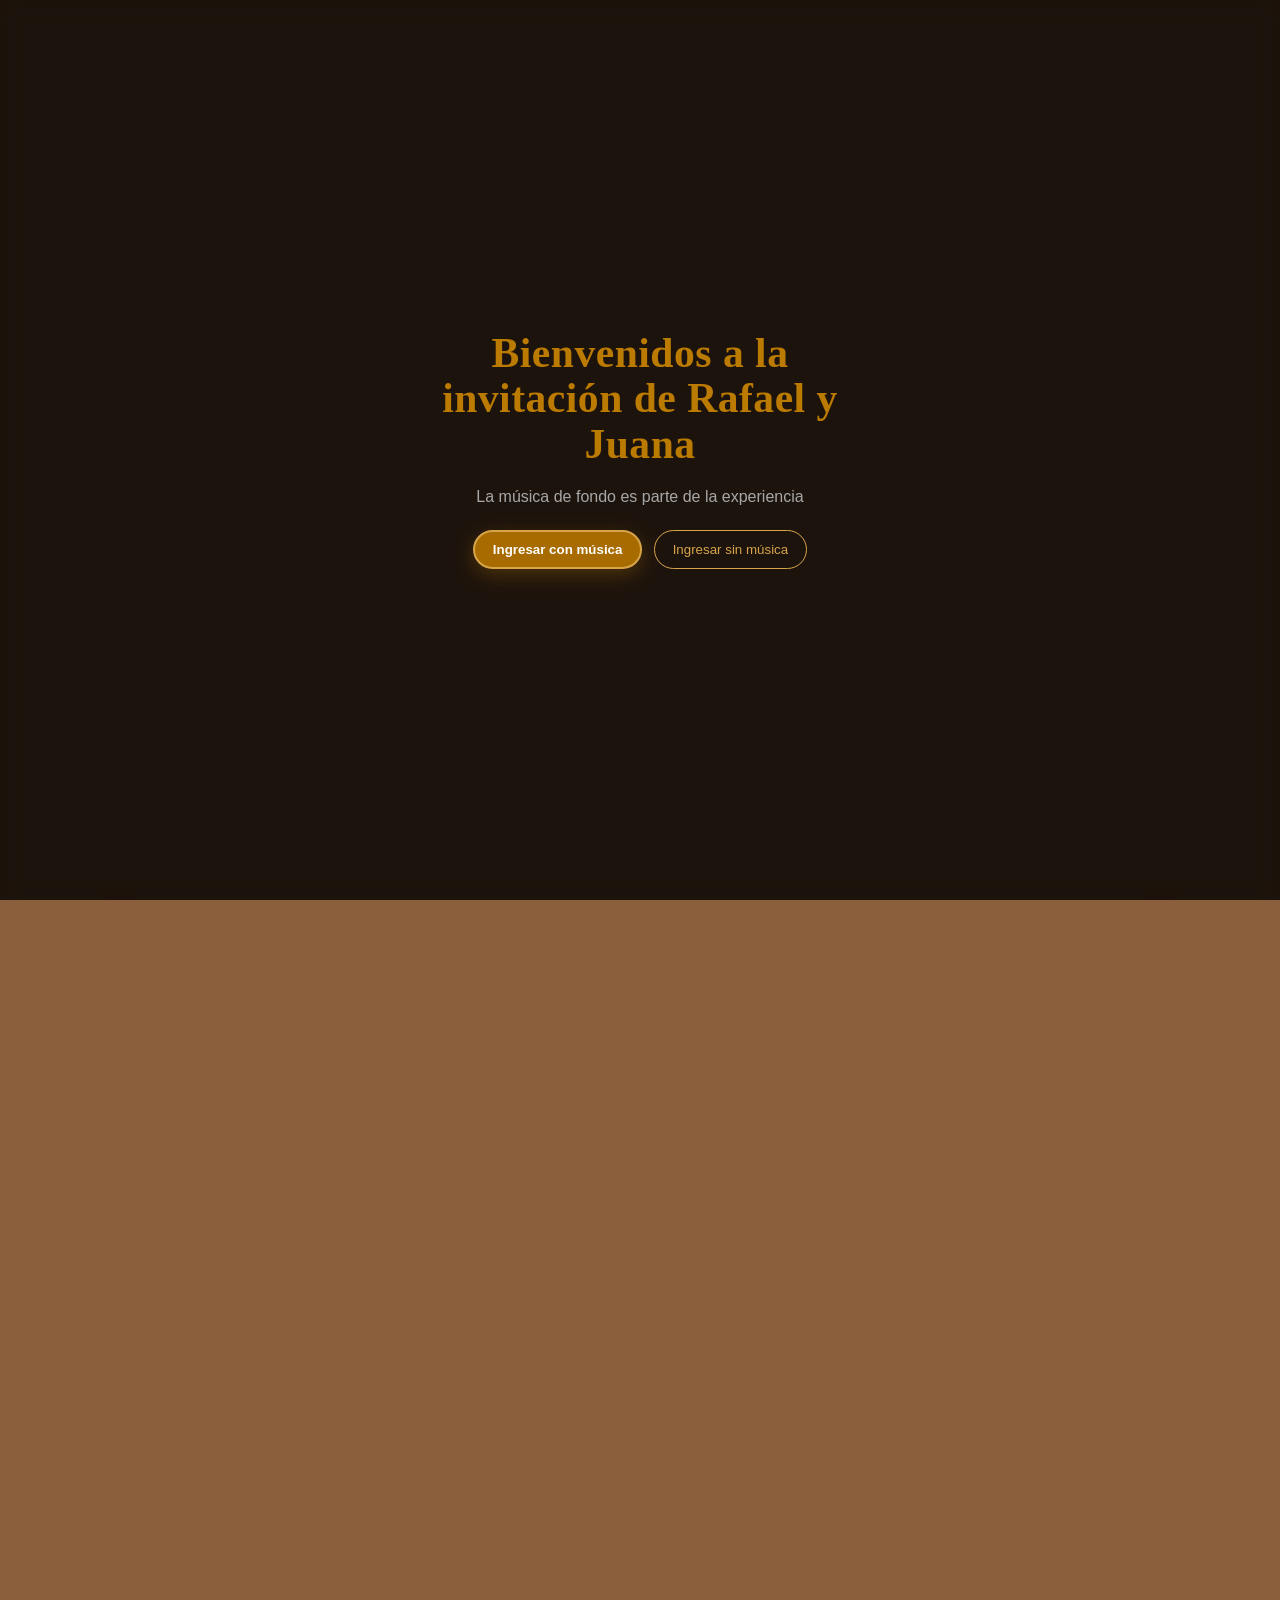
==== commit e9c62b66: "Add files via upload" ====
--- a/index.html
+++ b/index.html
@@ -1,515 +1,486 @@
-<!DOCTYPE html>
-<html lang="es">
-<head>
-     <meta charset="UTF-8">
-     <meta name="viewport" content="width=device-width, initial-scale=1.0">
-     <title>Rafael & Juana - Invitación de Boda</title>
-     <link rel="stylesheet" href="ccs-2.css?v=20250821-2">
-    <!-- Swiper CSS para móvil -->
-    <link rel="stylesheet" href="https://cdn.jsdelivr.net/npm/swiper@11/swiper-bundle.min.css"/>
-     <script src="https://cdn.lordicon.com/lordicon.js" defer></script>
-      <link href="https://fonts.googleapis.com/css2?family=Cormorant+Garamond:wght@400;700&family=Playfair+Display:wght@400;700&family=Montserrat:wght@300;400;500;700&display=swap" rel="stylesheet">
-</head>
-<body>
-    <!-- Modal de Bienvenida (splash de entrada) -->
-    <div id="welcomeModal" class="modal-overlay">
-        <div class="modal-content">
-            <h2 class="modal-title">Bienvenidos a la invitación de</h2>
-            <h3 class="modal-names">Rafael <span class="ampersand">&</span> Juana</h3>
-            <p class="modal-subtitle">La música de fondo es parte de la experiencia</p>
-            <div class="modal-buttons">
-                <button id="enterWithMusic" class="btn-wedding">Ingresar con música</button>
-                <button id="enterWithoutMusic" class="btn-wedding" style="background:linear-gradient(135deg, hsl(var(--gold-dark)), hsl(var(--gold)));">Ingresar sin música</button>
-            </div>
-        </div>
-    </div>
-
-    <!-- Reproductor de música -->
-    <div id="musicPlayer" class="music-player" style="display: none;">
-        <button id="musicToggle" class="music-button animated-volume" title="Reproducir/Pausar música">
-            <svg id="volumeIcon" width="20" height="20" viewBox="0 0 24 24" fill="none" stroke="currentColor" stroke-width="2">
-                <defs>
-                    <linearGradient id="volumeGradient" x1="0%" y1="0%" x2="100%" y2="100%">
-                        <stop offset="0%" style="stop-color:#1abc9c;stop-opacity:1" />
-                        <stop offset="50%" style="stop-color:#16a085;stop-opacity:1" />
-                        <stop offset="100%" style="stop-color:#27ae60;stop-opacity:1" />
-                    </linearGradient>
-                </defs>
-                <polygon points="11 5 6 9 2 9 2 15 6 15 11 19 11 5" 
-                         fill="url(#volumeGradient)" stroke="url(#volumeGradient)" class="speaker">
-                    <animateTransform attributeName="transform" type="scale" 
-                        values="1;1.1;1" dur="2s" repeatCount="indefinite"/>
-                </polygon>
-                <path d="M19.07 4.93a10 10 0 0 1 0 14.14" 
-                      stroke="url(#volumeGradient)" stroke-width="2" fill="none" opacity="0" class="sound-wave-outer">
-                    <animate attributeName="opacity" values="0;1;0" dur="1.5s" repeatCount="indefinite" begin="0s"/>
-                    <animate attributeName="stroke-width" values="1.5;2.5;1.5" dur="1.5s" repeatCount="indefinite" begin="0s"/>
-                </path>
-                <path d="M15.54 8.46a5 5 0 0 1 0 7.08" 
-                      stroke="url(#volumeGradient)" stroke-width="2" fill="none" opacity="0" class="sound-wave-inner">
-                    <animate attributeName="opacity" values="0;1;0" dur="1.5s" repeatCount="indefinite" begin="0.5s"/>
-                    <animate attributeName="stroke-width" values="1.5;2.5;1.5" dur="1.5s" repeatCount="indefinite" begin="0.5s"/>
-                </path>
-                <circle cx="13" cy="8" r="0.5" fill="#1abc9c" opacity="0" class="sound-particle">
-                    <animate attributeName="opacity" values="0;1;0" dur="1s" repeatCount="indefinite" begin="0s"/>
-                    <animateTransform attributeName="transform" type="translate" values="0,0;3,-2" dur="1s" repeatCount="indefinite" begin="0s"/>
-                </circle>
-                <circle cx="13" cy="16" r="0.5" fill="#16a085" opacity="0" class="sound-particle">
-                    <animate attributeName="opacity" values="0;1;0" dur="1.2s" repeatCount="indefinite" begin="0.3s"/>
-                    <animateTransform attributeName="transform" type="translate" values="0,0;3,2" dur="1.2s" repeatCount="indefinite" begin="0.3s"/>
-                </circle>
-                <circle cx="13" cy="12" r="0.8" fill="#27ae60" opacity="0" class="sound-particle">
-                    <animate attributeName="opacity" values="0;1;0" dur="0.8s" repeatCount="indefinite" begin="0.6s"/>
-                    <animateTransform attributeName="transform" type="translate" values="0,0;4,0" dur="0.8s" repeatCount="indefinite" begin="0.6s"/>
-                </circle>
-            </svg>
-        </button>
-        <div id="youtube-player" style="position: absolute; top: -9999px; left: -9999px; width: 1px; height: 1px; opacity: 0; pointer-events: none;"></div>
-    </div>
-
-    <!-- Hero Section dividida 50/50 -->
-    <div class="hero-wrapper">
-        <div class="site-container hero-container">
-            <div class="hero-split">
-                <!-- Lado izquierdo: mantiene imagen y efecto scroll -->
-                <div class="hero-left">
-                    <div class="hero-left-bg"></div>
-                </div>
-                <!-- Lado derecho: imagen sin efecto -->
-                <div class="hero-right">
-                    <img id="heroRightImg" alt="Portada lateral derecha" />
-                </div>
-                <script>
-                  (function(){
-                    var img = document.getElementById('heroRightImg');
-                    if(!img) return;
-                    var ids = ['1OD85FypcqBIrtPc498UVRkRXTggDyLc-', '1OD85FypcqBIrtPc498UVRkRXTggDyLc'];
-                    var urls = [];
-                    for (var j = 0; j < ids.length; j++) {
-                      var id = ids[j];
-                      urls.push('https://drive.usercontent.google.com/uc?id=' + id + '&export=download');
-                      urls.push('https://drive.google.com/uc?export=view&id=' + id);
-                      urls.push('https://drive.google.com/uc?id=' + id + '&export=download');
-                      urls.push('https://drive.google.com/thumbnail?id=' + id + '&sz=w2000');
-                    }
-                    var i = 0;
-                    function tryNext(){ if(i >= urls.length) return; img.src = urls[i++]; }
-                    img.onerror = tryNext;
-                    tryNext();
-                  })();
-                </script>
-
-            </div>
-        </div>
-    </div>
-    
-    <!-- Content -->
-    <div class="page-shell">
-        <div class="content">
-            <div class="site-container">
-            <!-- Countdown -->
-            <section class="countdown-section section-block">
-                <svg class="decorative-border countdown-border" width="100%" height="30" xmlns="http://www.w3.org/2000/svg">
-                  <defs>
-                    <!-- Definimos el patrón en versión reducida -->
-                    <pattern id="ornamento-linea" x="0" y="0" width="200" height="30" patternUnits="userSpaceOnUse">
-                      <svg viewBox="0 0 600 60" width="200" height="30">
-                        <!-- Línea izquierda -->
-                        <path d="M20,30 Q140,25 260,30 Q140,35 20,30 Z" fill="white"/>
-                        <!-- Línea derecha -->
-                        <path d="M580,30 Q460,25 340,30 Q460,35 580,30 Z" fill="white"/>
-                        <!-- Tres puntos en el centro -->
-                        <circle cx="285" cy="30" r="3" fill="white"/>
-                        <circle cx="300" cy="30" r="4" fill="white"/>
-                        <circle cx="315" cy="30" r="3" fill="white"/>
-                      </svg>
-                    </pattern>
-                  </defs>
-
-                  <!-- Aquí se dibuja la franja en una sola línea -->
-                  <rect width="100%" height="30" fill="url(#ornamento-linea)" />
-                </svg>
-                <h2 class="section-title">Falta</h2>
-                <div class="countdown-container">
-                    <div class="countdown-item">
-                        <div class="countdown-number" id="days">00</div>
-                        <div class="countdown-label">DÍAS</div>
-                    </div>
-                    <div class="countdown-separator">|</div>
-                    <div class="countdown-item">
-                        <div class="countdown-number" id="hours">00</div>
-                        <div class="countdown-label">HS</div>
-                    </div>
-                    <div class="countdown-separator">|</div>
-                    <div class="countdown-item">
-                        <div class="countdown-number" id="minutes">00</div>
-                        <div class="countdown-label">MIN</div>
-                    </div>
-                    <div class="countdown-separator">|</div>
-                    <div class="countdown-item">
-                        <div class="countdown-number" id="seconds">00</div>
-                        <div class="countdown-label">SEG</div>
-                    </div>
-                </div>
-                <div class="countdown-heart">
-                    <svg width="20" height="20" viewBox="0 0 24 24" fill="none" stroke="#ffffff" stroke-width="2" aria-hidden="true">
-                        <path d="M20.84 4.61a5.5 5.5 0 0 0-7.78 0L12 5.67l-1.06-1.06a5.5 5.5 0 0 0-7.78 7.78l1.06 1.06L12 21.23l7.78-7.78 1.06-1.06a5.5 5.5 0 0 0 0-7.78z"></path>
-                    </svg>
-                </div>
-                <svg class="decorative-border countdown-border" width="100%" height="30" xmlns="http://www.w3.org/2000/svg">
-                  <defs>
-                    <!-- Definimos el patrón en versión reducida -->
-                    <pattern id="ornamento-linea" x="0" y="0" width="200" height="30" patternUnits="userSpaceOnUse">
-                      <svg viewBox="0 0 600 60" width="200" height="30">
-                        <!-- Línea izquierda -->
-                        <path d="M20,30 Q140,25 260,30 Q140,35 20,30 Z" fill="white"/>
-                        <!-- Línea derecha -->
-                        <path d="M580,30 Q460,25 340,30 Q460,35 580,30 Z" fill="white"/>
-                        <!-- Tres puntos en el centro -->
-                        <circle cx="285" cy="30" r="3" fill="white"/>
-                        <circle cx="300" cy="30" r="4" fill="white"/>
-                        <circle cx="315" cy="30" r="3" fill="white"/>
-                      </svg>
-                    </pattern>
-                  </defs>
-
-                  <!-- Aquí se dibuja la franja en una sola línea -->
-                  <rect width="100%" height="30" fill="url(#ornamento-linea)" />
-                </svg>
-            </section>
-
-            <!-- Ceremony & Celebration -->
-            <section class="events-section section-block">
-                <div class="events-container">
-                    <!-- Ceremony -->
-                    <div class="event-card">
-                        <div class="event-icon">
-                            <lord-icon
-                                src="https://cdn.lordicon.com/nvsfzbop.json"
-                                trigger="loop"
-                                colors="primary:#ffffff,secondary:#ffffff"
-                                style="width:340px;height:340px">
-                            </lord-icon>
-                        </div>
-                        <h3 class="event-title">Ceremonia</h3>
-                        <div class="event-title-underline" aria-hidden="true">
-                          <svg xmlns="http://www.w3.org/2000/svg" viewBox="0 0 1200 120" role="presentation">
-                            <g fill="none" stroke="currentColor" stroke-width="4" stroke-linecap="round">
-                              <path d="M 80 40 L 560 40 Q 600 40 600 68 Q 600 40 640 40 L 1120 40" />
-                            </g>
-                            <path d="M 600 68 l 14 18 -14 18 -14 -18 z" fill="currentColor" />
-                            <path d="M 320 40 l 40 0 -20 20 z" fill="currentColor" />
-                            <path d="M 880 40 l 40 0 -20 20 z" fill="currentColor" />
-                          </svg>
-                        </div>
-                        <div class="event-details">
-                            <h4>Día</h4>
-                            <p>Sábado 15 de Agosto - 10hs</p>
-                        </div>
-                        <div class="event-details">
-                            <h4>Lugar</h4>
-                            <p>Parroquia Nuestra Señora de Lujan</p>
-                            <p class="event-address">Av. Pergamino 203 - Santo Domingo</p>
-                        </div>
-                        <button class="btn-wedding" onclick="openLocation('ceremony')">¿Cómo llegar?</button>
-                    </div>
-
-                    <!-- Celebration -->
-                    <div class="event-card">
-                        <div class="event-icon">
-                            <lord-icon
-                                src="https://cdn.lordicon.com/ohcuigqh.json"
-                                trigger="loop"
-                                colors="primary:#ffffff,secondary:#ffffff"
-                                style="width:340px;height:340px">
-                            </lord-icon>
-                        </div>
-                        <h3 class="event-title">Celebración</h3>
-                        <div class="event-title-underline" aria-hidden="true">
-                          <svg xmlns="http://www.w3.org/2000/svg" viewBox="0 0 1200 120" role="presentation">
-                            <g fill="none" stroke="currentColor" stroke-width="4" stroke-linecap="round">
-                              <path d="M 80 40 L 560 40 Q 600 40 600 68 Q 600 40 640 40 L 1120 40" />
-                            </g>
-                            <path d="M 600 68 l 14 18 -14 18 -14 -18 z" fill="currentColor" />
-                            <path d="M 320 40 l 40 0 -20 20 z" fill="currentColor" />
-                            <path d="M 880 40 l 40 0 -20 20 z" fill="currentColor" />
-                          </svg>
-                        </div>
-                        <div class="event-details">
-                            <h4>Día</h4>
-                            <p>Sábado 15 de Agosto - 20hs</p>
-                        </div>
-                        <div class="event-details">
-                            <h4>Lugar</h4>
-                            <p>Salón de fiestas Avril</p>
-                            <p class="event-address">Av. Los Reartes 12 - Santo Domingo</p>
-                        </div>
-                        <button class="btn-wedding" onclick="openLocation('celebration')">¿Cómo llegar?</button>
-                    </div>
-                </div>
-            </section>
-
-            <!-- Photo Gallery -->
-            <section class="gallery-section section-block">
-                <svg class="gallery-border top" width="100%" height="60" xmlns="http://www.w3.org/2000/svg">
-                  <defs>
-                    <pattern id="ornamento-linea-gallery-top" x="0" y="0" width="200" height="60" patternUnits="userSpaceOnUse">
-                      <svg viewBox="0 0 600 60" width="200" height="60">
-                        <path d="M20,30 Q140,25 260,30 Q140,35 20,30 Z" fill="white"/>
-                        <path d="M580,30 Q460,25 340,30 Q460,35 580,30 Z" fill="white"/>
-                        <circle cx="285" cy="30" r="3" fill="white"/>
-                        <circle cx="300" cy="30" r="4" fill="white"/>
-                        <circle cx="315" cy="30" r="3" fill="white"/>
-                      </svg>
-                    </pattern>
-                  </defs>
-                  <rect width="100%" height="60" fill="url(#ornamento-linea-gallery-top)" />
-                </svg>
-                <div class="gallery-container">
-                    <div class="gallery-ornament" aria-hidden="true">
-<svg id="ornamento-animado" viewBox="0 0 1200 200" style="width:100%;height:auto;display:block" aria-hidden="true" role="presentation">
-  <defs>
-    <style>
-      #ornamento-animado .stroke { --ornament-color: #ffffff; --ornament-stroke: 2; stroke: var(--ornament-color); fill: none; stroke-width: var(--ornament-stroke); stroke-linecap: round; stroke-linejoin: round; vector-effect: non-scaling-stroke; }
-      #ornamento-animado .draw { stroke-dasharray: 100; stroke-dashoffset: 100; opacity: 0; animation: draw 2.2s ease-in-out var(--delay, 0s) infinite; }
-      @keyframes draw { 0% { stroke-dashoffset: 100; opacity: 0; } 15% { opacity: 1; } 100% { stroke-dashoffset: 0; opacity: 1; } }
-    </style>
-  </defs>
-  <g class="stroke">
-    <line class="draw" pathLength="100" style="--delay: 0s" x1="150" y1="100" x2="500" y2="100"/>
-    <line class="draw" pathLength="100" style="--delay: 0.1s" x1="700" y1="100" x2="1050" y2="100"/>
-    <g id="end-ornament-left">
-      <polygon class="draw" pathLength="100" style="--delay: 0.25s" points="90,100 120,85 150,100 120,115 90,100"/>
-      <path class="draw" pathLength="100" style="--delay: 0.35s" d="M90,100 C70,85 60,85 50,100 C60,115 70,115 90,100 Z"/>
-      <circle class="draw" pathLength="100" style="--delay: 0.45s" cx="65" cy="100" r="4"/>
-    </g>
-    <g transform="translate(1200,0) scale(-1,1)">
-      <use href="#end-ornament-left"/>
-    </g>
-    <path pathLength="100" d="M600,100 C640,60 700,60 740,100 C700,140 640,140 600,100"/>
-    <path pathLength="100" d="M600,100 C560,60 500,60 460,100 C500,140 560,140 600,100"/>
-    <path class="draw" pathLength="100" style="--delay: 0.9s" d="M520,100 C535,92 552,92 560,100 C552,108 535,108 520,100 Z"/>
-    <path class="draw" pathLength="100" style="--delay: 1.0s" d="M680,100 C665,92 648,92 640,100 C648,108 665,108 680,100 Z"/>
-    <line class="draw" pathLength="100" style="--delay: 1.15s" x1="590" y1="86" x2="620" y2="74"/>
-    <line class="draw" pathLength="100" style="--delay: 1.25s" x1="586" y1="92" x2="616" y2="80"/>
-    <line class="draw" pathLength="100" style="--delay: 1.35s" x1="582" y1="98" x2="612" y2="86"/>
-  </g>
-</svg>
-                    </div>
-                    <h2 class="section-title">Retratos de Nuestro Amor</h2>
-                    <p class="section-subtitle">Un minuto, un segundo, un instante que queda en la eternidad</p>
-                    
-                    <div class="animated-camera" title="Galería de fotos">
-                        <lord-icon
-                            src="https://cdn.lordicon.com/wsaaegar.json"
-                            trigger="loop"
-                            colors="primary:#ffffff,secondary:#ffffff"
-                            style="width:300px;height:300px">
-                        </lord-icon>
-                    </div>
-
-                    <!-- Carrusel -->
-                    <div class="carousel-container">
-                        <!-- Carrusel original para desktop -->
-                        <div class="carousel-desktop">
-                            <button class="carousel-btn carousel-prev" id="prevBtn">❮</button>
-                            <div class="carousel-track-container">
-                                <div class="carousel-track" id="carouselTrack">
-                                    <div class="carousel-item">
-                                        <img loading="lazy" src="https://i.ibb.co/dsPdPzTn/boda-brasilera.jpg" alt="Boda">
-                                    </div>
-                                    <div class="carousel-item">
-                                        <img loading="lazy" src="https://i.ibb.co/0jsGr4j7/freecompress-27.jpg" alt="Celebración">
-                                    </div>
-                                    <div class="carousel-item">
-                                        <img loading="lazy" src="https://i.ibb.co/6JDLH0TN/photo-1606216836560-25cf33c04b0d.avif" alt="Pareja de novios">
-                                    </div>
-                                    <div class="carousel-item">
-                                        <img loading="lazy" src="https://i.ibb.co/wh1fsg71/81d611e7072ace312870228e61ee28d1.jpg" alt="Momento especial">
-                                    </div>
-                                    <div class="carousel-item">
-                                        <img loading="lazy" src="https://i.ibb.co/jvMGh2MJ/63941e1d14ca1.jpg" alt="Foto de la pareja">
-                                    </div>
-                                    <div class="carousel-item">
-                                        <img loading="lazy" src="https://i.ibb.co/pjtRqPX4/novios-amigos.jpg" alt="Novios con amigos">
-                                    </div>
-                                </div>
-                            </div>
-                            <button class="carousel-btn carousel-next" id="nextBtn">❯</button>
-                        </div>
-
-                        <!-- Carrusel Swiper para móvil -->
-                        <div class="carousel-mobile">
-                            <div class="swiper-container">
-                                <div class="swiper-wrapper">
-                                    <div class="swiper-slide">
-                                        <img loading="lazy" src="https://i.ibb.co/dsPdPzTn/boda-brasilera.jpg" alt="Boda">
-                                    </div>
-                                    <div class="swiper-slide">
-                                        <img loading="lazy" src="https://i.ibb.co/0jsGr4j7/freecompress-27.jpg" alt="Celebración">
-                                    </div>
-                                    <div class="swiper-slide">
-                                        <img loading="lazy" src="https://i.ibb.co/6JDLH0TN/photo-1606216836560-25cf33c04b0d.avif" alt="Pareja de novios">
-                                    </div>
-                                    <div class="swiper-slide">
-                                        <img loading="lazy" src="https://i.ibb.co/wh1fsg71/81d611e7072ace312870228e61ee28d1.jpg" alt="Momento especial">
-                                    </div>
-                                    <div class="swiper-slide">
-                                        <img loading="lazy" src="https://i.ibb.co/jvMGh2MJ/63941e1d14ca1.jpg" alt="Foto de la pareja">
-                                    </div>
-                                    <div class="swiper-slide">
-                                        <img loading="lazy" src="https://i.ibb.co/pjtRqPX4/novios-amigos.jpg" alt="Novios con amigos">
-                                    </div>
-                                </div>
-                                <!-- Flechas -->
-                                <div class="swiper-button-next"></div>
-                                <div class="swiper-button-prev"></div>
-                                <!-- Paginación -->
-                                <div class="swiper-pagination"></div>
-                            </div>
-                        </div>
-                    </div>
-
-                    <div class="carousel-counter">
-                        <span id="currentSlide">1</span> / <span id="totalSlides">12</span> fotos
-                    </div>
-                </div>
-                <svg class="gallery-border bottom" width="100%" height="60" xmlns="http://www.w3.org/2000/svg">
-                  <defs>
-                    <pattern id="ornamento-linea-gallery-bottom" x="0" y="0" width="200" height="60" patternUnits="userSpaceOnUse">
-                      <svg viewBox="0 0 600 60" width="200" height="60">
-                        <path d="M20,30 Q140,25 260,30 Q140,35 20,30 Z" fill="white"/>
-                        <path d="M580,30 Q460,25 340,30 Q460,35 580,30 Z" fill="white"/>
-                        <circle cx="285" cy="30" r="3" fill="white"/>
-                        <circle cx="300" cy="30" r="4" fill="white"/>
-                        <circle cx="315" cy="30" r="3" fill="white"/>
-                      </svg>
-                    </pattern>
-                  </defs>
-                  <rect width="100%" height="60" fill="url(#ornamento-linea-gallery-bottom)" />
-                </svg>
-            </section>
-
-            <!-- Party Information -->
-            <section class="party-section section-block">
-                <div class="party-container">
-                    <h2 class="section-title">Fiesta</h2>
-                    <p class="section-subtitle">Hagamos juntos una fiesta épica. Aquí algunos detalles a tener en cuenta.</p>
-
-                    <div class="party-grid">
-                        <div class="party-card">
-                            <div class="party-icon icon-music">
-                                <lord-icon
-                                    src="https://cdn.lordicon.com/gcupmfyg.json"
-                                    trigger="loop"
-                                    colors="primary:#ffffff,secondary:#ffffff"
-                                    style="width:110px;height:110px">
-                                </lord-icon>
-                            </div>
-                            <h3 class="event-title">Música</h3>
-                            <p>¡Preparen sus mejores pasos! Tendremos pista abierta toda la noche.</p>
-                            <button class="btn-wedding" onclick="suggestMusic()">Sugerir canción</button>
-                        </div>
-                                                <div class="party-card">
-                            <div class="party-icon icon-dress">
-                                                                                                                                                                                                                                                                                                                                                                                                                                                                                                                                        <svg width="110" height="110" viewBox="0 0 64 64" fill="none" aria-hidden="true" focusable="false" class="bowtie-anim">
-  <g stroke="currentColor" stroke-width="1.5" stroke-linecap="round" stroke-linejoin="round">
-    <polygon points="6,12 28,24 6,36" fill="transparent"></polygon>
-    <rect x="28" y="20" width="8" height="8" rx="2" fill="transparent"></rect>
-    <polygon points="58,12 36,24 58,36" fill="transparent"></polygon>
-  </g>
-</svg>
-                            </div>
-                            <h3 class="event-title">Dress Code</h3>
-                            <p>Elegante sport, colores cálidos y detalles dorados.</p>
-                            <button class="btn-wedding" onclick="showDressCode()">Ver más</button>
-                        </div>
-                                                <div class="party-card">
-                            <div class="party-icon icon-details">
-                                                                                                <lord-icon
-      src="https://cdn.lordicon.com/fikcyfpp.json"
-      trigger="loop"
-      colors="primary:#ffffff,secondary:#ffffff"
-           style="width:110px;height:110px">
-    </lord-icon>
-                            </div>
-                            <h3 class="event-title">Detalles</h3>
-                            <p>Habrá sorpresas durante la noche, no llegues tarde.</p>
-                            <button class="btn-wedding" onclick="showTips()">Más info</button>
-                        </div>
-                    </div>
-                </div>
-            </section>
-
-            <!-- Gifts & RSVP -->
-            <section class="gifts-section section-block">
-                <div class="gifts-container">
-                    <h2 class="section-title">Nuestro regalo es tu presencia</h2>
-                    <p class="section-subtitle">Si aun así deseas hacernos un obsequio, te dejamos estas opciones</p>
-                                            <div class="gift-icon">
-                        <lord-icon
-                            src="https://cdn.lordicon.com/hwfggmas.json"
-                            trigger="hover"
-                            colors="primary:#e4e4e4,secondary:#e8b730"
-                            style="width:320px;height:320px">
-                        </lord-icon>
-                    </div>
-                    <button class="btn-wedding" onclick="showGifts()">Ver más</button>
-                </div>
-            </section>
-
-            <section class="rsvp-section section-block">
-                <div class="rsvp-container">
-                    <h2 class="section-title">Confirma tu asistencia</h2>
-                    <p class="section-subtitle">Tu respuesta nos ayuda a organizar todo mejor</p>
-                    <div class="whatsapp-icon animated-whatsapp">
-                        <svg width="40" height="40" viewBox="0 0 24 24" fill="currentColor" aria-hidden="true">
-                            <path d="M.057 24l1.687-6.163a11.867 11.867 0 01-1.6-5.945C.122 5.29 5.33 0 12.057 0c3.14 0 6.087 1.223 8.312 3.447a11.7 11.7 0 013.448 8.291c-.002 6.73-5.21 11.938-11.94 11.938a11.95 11.95 0 01-6.09-1.616L.057 24zm6.597-3.807c1.742.995 3.276 1.591 5.392 1.593 5.448 0 9.89-4.434 9.894-9.882.002-5.462-4.415-9.89-9.88-9.893-5.462-.003-9.89 4.415-9.893 9.88-.001 2.225.651 3.891 1.746 5.634l-.999 3.648 3.74-.98zm11.387-5.464c-.074-.124-.272-.198-.57-.347-.297-.149-1.758-.868-2.03-.967-.272-.099-.47-.149-.669.149-.198.297-.768.967-.94 1.165-.173.198-.347.223-.644.074-.297-.149-1.255-.462-2.39-1.475-.883-.788-1.48-1.761-1.653-2.059-.173-.297-.018-.458.13-.606.134-.133.297-.347.446-.52.149-.173.198-.297.298-.495.099-.198.05-.372-.025-.521-.074-.149-.669-1.611-.916-2.206-.242-.579-.487-.5-.669-.51l-.57-.01c-.198 0-.52.074-.792.372s-1.04 1.016-1.04 2.48 1.065 2.876 1.213 3.074c.149.198 2.095 3.2 5.076 4.487.709.306 1.262.489 1.694.626.712.226 1.36.194 1.872.118.571-.085 1.758-.719 2.006-1.413.248-.695.248-1.29.173-1.414z"></path>
-                        </svg>
-                    </div>
-                    <p>Envíanos un mensaje para confirmar tu presencia.</p>
-                    <button class="btn-wedding" onclick="confirmAttendance()">Confirmar asistencia</button>
-                </div>
-            </section>
-            </div>
-        </div>
-    </div>
-
-    <!-- Toast notification -->
-    <div id="toast" class="toast">
-        <div id="toastContent"></div>
-    </div>
-
-    <!-- Footer -->
-    <footer class="footer">
-        <div class="footer-content">
-            <h3>Rafael & Juana</h3>
-            <p class="footer-date">15 de Agosto de 2025</p>
-        </div>
-    </footer>
-
-    <script src="java2.js"></script>
-    <!-- Swiper JS para móvil -->
-    <script src="https://cdn.jsdelivr.net/npm/swiper@11/swiper-bundle.min.js"></script>
-    <script>
-        // Inicializar Swiper solo en móvil
-        if (window.innerWidth <= 768) {
-            const swiper = new Swiper('.swiper-container', {
-                slidesPerView: 1,
-                centeredSlides: true,
-                loop: true,
-                spaceBetween: 0,
-                autoplay: { delay: 3000, disableOnInteraction: false },
-                navigation: {
-                    nextEl: '.swiper-button-next',
-                    prevEl: '.swiper-button-prev',
-                },
-                pagination: {
-                    el: '.swiper-pagination',
-                    clickable: true,
-                },
-            });
-        }
-    </script>
-</body>
-</html>
+<!DOCTYPE html>
+<html lang="es">
+<head>
+    <script>
+    // Unconditional one-time HTML bust to force fresh index fetch
+    (function(){
+      try {
+        if (!/[?&]__html_bust=/.test(location.search)) {
+          var u = new URL(location.href);
+          u.searchParams.set('__html_bust', Date.now().toString());
+          location.replace(u.toString());
+        }
+      } catch(e) {}
+    })();
+    </script>
+    <meta charset="UTF-8">
+    <meta name="viewport" content="width=device-width, initial-scale=1.0">
+    <meta http-equiv="Cache-Control" content="no-store, no-cache, must-revalidate, max-age=0">
+    <meta name="x-build" content="force-14">
+    <meta http-equiv="Pragma" content="no-cache">
+    <meta http-equiv="Expires" content="0">
+    <script>
+    // Unregister SW and hard-reload with a unique param to bypass stale caches
+    (function(){
+      try {
+        var hasBypass = /[?&]__bypass=/.test(location.search);
+        if (!hasBypass && 'serviceWorker' in navigator) {
+          navigator.serviceWorker.getRegistrations().then(function(regs){
+            if (regs && regs.length) {
+              regs.forEach(function(r){ r.unregister(); });
+              var u = new URL(location.href);
+              u.searchParams.set('__bypass', Date.now().toString());
+              location.replace(u.toString());
+            }
+          }).catch(function(){});
+        }
+      } catch(e) {}
+    })();
+    </script>
+    <script>
+    (function() {
+        try {
+            var ts = Date.now().toString();
+            var links = Array.prototype.slice.call(document.querySelectorAll('link[rel="stylesheet"][href]'));
+            links.forEach(function(link){
+                var href = link.getAttribute('href');
+                if (!href) return;
+                href = href.replace(/([?&])v=[^&]*/,'').split('#')[0];
+                link.setAttribute('href', href + (href.indexOf('?')>-1?'&':'?') + 't=' + ts);
+            });
+            var scripts = Array.prototype.slice.call(document.querySelectorAll('script[src]'));
+            scripts.forEach(function(scr){
+                var src = scr.getAttribute('src');
+                if (!src) return;
+                src = src.replace(/([?&])v=[^&]*/,'').split('#')[0];
+                scr.setAttribute('src', src + (src.indexOf('?')>-1?'&':'?') + 't=' + ts);
+            });
+        } catch(e) {}
+    })();
+    </script>
+    <title>Rafael y Juana - Invitación de Boda</title>
+    <link rel="preload" as="image" href="https://i.ibb.co/GQD51nRv/boda-imagen.jpg">
+    <link rel="stylesheet" href="CCSB.css?v=21">
+    <script src="https://cdn.lordicon.com/lordicon.js"></script>
+    <style>
+        /* Carrusel: 3 imágenes simultáneamente con foto central destacada */
+        .carousel-track-container {
+            overflow: hidden;
+            width: 100%;
+            position: relative;
+        }
+        .carousel-track {
+            display: flex;
+            transition: transform 0.5s ease;
+            width: 100%;
+            overflow: visible;
+        }
+        .carousel-item {
+            flex: 0 0 33.333%; /* 3 imágenes por fila en PC */
+            box-sizing: border-box;
+            display: flex;
+            justify-content: center;
+            align-items: center;
+            padding: 0; /* usamos gap del track para separación */
+        }
+        .carousel-item img {
+            max-width: 100%;
+            height: 100% !important;
+            object-fit: cover;
+            border-radius: 0;
+            box-shadow: 0 10px 24px rgba(0,0,0,0.18);
+            transition: transform 0.25s ease, box-shadow 0.25s ease;
+        }
+
+        /* Hacer las fotos visualmente menos anchas manteniendo 3 por fila */
+        .framed-photo {
+            width: 90% !important;
+            height: 100% !important;
+            margin: 0 auto;
+            object-fit: cover !important;
+            background: #8B5E3C !important;
+            border: 10px solid #1F1F1F !important;
+            border-bottom-width: 38px !important;
+        }
+
+        @media (min-width: 769px) {
+            .carousel-item.is-center .framed-photo {
+                transform: scale(1.12) rotate(-0.2deg);
+                box-shadow: 0 34px 68px rgba(0,0,0,0.4);
+            }
+        }
+        
+        /* Mobile: una imagen centrada */
+        @media (max-width: 768px) {
+            .carousel-item {
+                flex: 0 0 100% !important; /* 1 imagen por vista en móvil */
+                padding: 0 6px !important;
+                height: 380px !important;
+                display: flex !important;
+                justify-content: center !important;
+                align-items: center !important;
+            }
+            .carousel-item img {
+                width: 100% !important;
+                height: 100% !important;
+                max-height: 380px !important;
+                object-fit: cover !important;
+                transform: none !important;
+            }
+            .framed-photo {
+                width: 100% !important;
+                border-width: 6px !important;
+                border-bottom-width: 20px !important;
+            }
+            
+            .carousel-track-container {
+                height: auto !important;
+            }
+        }
+        
+        @media (max-width: 480px) {
+            .carousel-item img {
+                max-height: 320px !important;
+                height: 300px !important;
+                width: 100% !important;
+                max-width: 100% !important;
+                object-fit: cover !important;
+                border-radius: 0;
+                transform: none !important;
+            }
+            .framed-photo {
+                width: 100% !important;
+                border-width: 4px !important;
+                border-bottom-width: 14px !important;
+            }
+            
+            .carousel-item {
+                flex: 0 0 100% !important;
+                padding: 0 8px !important;
+                height: 320px !important;
+            }
+            
+            .carousel-track-container {
+                height: auto !important;
+            }
+        }
+        .carousel-container {
+            position: relative;
+            width: 100%;
+            max-width: 800px;
+            margin: 0 auto;
+        }
+        .carousel-btn {
+            position: absolute;
+            top: 50%;
+            transform: translateY(-50%);
+            background: #fff;
+            border: none;
+            font-size: 2rem;
+            cursor: pointer;
+            z-index: 2;
+            padding: 0 10px;
+            border-radius: 50%;
+            box-shadow: 0 2px 8px rgba(0,0,0,0.08);
+        }
+
+        /* Ajuste temporal: mantener altura visible sin tocar el attachment */
+        @media (min-width: 1025px) {
+            .hero-section {
+                background-image: url('https://i.ibb.co/GQD51nRv/boda-imagen.jpg') !important;
+            }
+        }
+
+    </style>
+</head>
+<body>
+    <div class="main-center">
+        <!-- Modal de Bienvenida -->
+        <div id="welcomeModal" class="modal-overlay">
+            <div class="welcome-hero">
+                <h1 class="welcome-title">Bienvenidos a la<br/>invitación de Rafael y<br/>Juana</h1>
+                <p class="welcome-note">La música de fondo es parte de la experiencia</p>
+                <div class="welcome-actions">
+                    <button id="enterWithMusic" class="btn-gold" onclick="enterWithMusicClick()">Ingresar con música</button>
+                    <button id="enterWithoutMusic" class="btn-gold-outline" onclick="enterWithoutMusicClick()">Ingresar sin música</button>
+                </div>
+            </div>
+        </div>
+
+        <!-- Reproductor de música -->
+        <div id="musicPlayer" class="music-player" style="display: none;">
+            <button id="musicToggle" class="music-button modern-icon" title="Reproducir/Pausar música">
+                <svg id="volumeIcon" width="20" height="20" viewBox="0 0 24 24" fill="none">
+                    <polygon points="11 5 6 9 2 9 2 15 6 15 11 19 11 5" fill="#222" stroke="#fff" stroke-width="1"></polygon>
+                    <path d="M19.07 4.93a10 10 0 0 1 0 14.14M15.54 8.46a5 5 0 0 1 0 7.08" stroke="#222" stroke-width="2"></path>
+                    <circle cx="6.5" cy="12" r="1" fill="#ffe27a"/>
+                </svg>
+            </button>
+            <div id="youtube-player" style="position: absolute; top: -9999px; left: -9999px; width: 1px; height: 1px; opacity: 0; pointer-events: none;"></div>
+        </div>
+
+        <!-- Hero Section -->
+        <div class="hero-section">
+            <div class="hero-overlay"></div>
+            <div class="hero-content">
+                <div class="hero-text">
+                    <div class="date">31.12.2026</div>
+                    <h1 class="names">Rafael <span class="ampersand">y</span> Juana</h1>
+                    <blockquote class="quote">
+                        "Todos somos mortales,<br />
+                        hasta el primer beso y la segunda copa de vino"
+                    </blockquote>
+                    <div class="scroll-indicator">
+                        <div class="scroll-mouse">
+                            <div class="scroll-wheel"></div>
+                        </div>
+                    </div>
+                </div>
+            </div>
+        </div>
+
+        <!-- Content -->
+        <div class="content">
+        <!-- Countdown -->
+        <section class="countdown-section">
+            <h2 class="section-title">Falta</h2>
+            <div class="countdown-container">
+                <div class="countdown-item">
+                    <div class="countdown-number" id="days">00</div>
+                    <div class="countdown-label">DÍAS</div>
+                </div>
+                <div class="countdown-item">
+                    <div class="countdown-number" id="hours">00</div>
+                    <div class="countdown-label">HORAS</div>
+                </div>
+                <div class="countdown-item">
+                    <div class="countdown-number" id="minutes">00</div>
+                    <div class="countdown-label">MINUTOS</div>
+                </div>
+                <div class="countdown-item">
+                    <div class="countdown-number" id="seconds">00</div>
+                    <div class="countdown-label">SEGUNDOS</div>
+                </div>
+            </div>
+        </section>
+
+        <!-- Ceremony & Celebration -->
+        <section class="events-section">
+            <div class="events-container">
+                <!-- Ceremony -->
+                <div class="event-card">
+                    <div class="event-icon modern-icon">
+                        <lord-icon
+                            src="https://cdn.lordicon.com/fshosubk.json"
+                            trigger="loop"
+                            colors="primary:#c79816,secondary:#c79816"
+                            style="width:110px;height:110px">
+                        </lord-icon>
+                    </div>
+                    <h3 class="event-title">Ceremonia</h3>
+                    <div class="event-details">
+                        <h4>Día</h4>
+                        <p>Jueves 31 de Diciembre - 10hs</p>
+                    </div>
+                    <div class="event-details">
+                        <h4>Lugar</h4>
+                        <p>Parroquia Nuestra Señora de Luján</p>
+                        <p class="event-address">Av. Pergamino 203 - Santo Domingo</p>
+                    </div>
+                    <button class="btn-wedding" onclick="openLocation('ceremony')">¿Cómo llegar?</button>
+                </div>
+
+                <!-- Celebration -->
+                <div class="event-card">
+                    <div class="event-icon modern-icon">
+                        <lord-icon
+                            src="https://cdn.lordicon.com/ohcuigqh.json"
+                            trigger="loop"
+                            colors="primary:#c79816,secondary:#c79816"
+                            style="width:110px;height:110px">
+                        </lord-icon>
+                    </div>
+                    <h3 class="event-title">Celebración</h3>
+                    <div class="event-details">
+                        <h4>Día</h4>
+                        <p>Jueves 31 de Diciembre - 20hs</p>
+                    </div>
+                    <div class="event-details">
+                        <h4>Lugar</h4>
+                        <p>Salón de fiestas Avril</p>
+                        <p class="event-address">Av. Los Reartes 12 - Santo Domingo</p>
+                    </div>
+                    <button class="btn-wedding" onclick="openLocation('celebration')">¿Cómo llegar?</button>
+                </div>
+            </div>
+        </section>
+
+        <!-- Photo Gallery -->
+        <section class="gallery-section">
+            <div class="gallery-container">
+                <h2 class="section-title">Retratos de Nuestro Amor</h2>
+                <p class="section-subtitle">Un minuto, un segundo, un instante que queda en la eternidad</p>
+                
+                <div class="camera-icon modern-icon">
+                    <lord-icon
+                        src="https://cdn.lordicon.com/wsaaegar.json"
+                        trigger="loop"
+                        colors="primary:#c79816,secondary:#c79816"
+                        style="width:110px;height:110px">
+                    </lord-icon>
+                </div>
+                <!-- Carrusel -->
+                <div class="carousel-container">
+                  <button class="carousel-btn carousel-prev" id="prevBtn">❮</button>
+                  <div class="carousel-track-container">
+                    <div class="carousel-track" id="carouselTrack">
+                      <div class="carousel-item">
+                        <img class="framed-photo" src="https://i.ibb.co/dsPdPzTn/boda-brasilera.jpg" alt="Rafael y Juana en la boda">
+                      </div>
+                      <div class="carousel-item">
+                        <img class="framed-photo" src="https://i.ibb.co/0jsGr4j7/freecompress-27.jpg" alt="Rafael y Juana">
+                      </div>
+                      <div class="carousel-item">
+                        <img class="framed-photo" src="https://i.ibb.co/6JDLH0TN/photo-1606216836560-25cf33c04b0d.avif" alt="Rafael y Juana">
+                      </div>
+                      <div class="carousel-item">
+                        <img class="framed-photo" src="https://i.ibb.co/wh1fsg71/81d611e7072ace312870228e61ee28d1.jpg" alt="Rafael y Juana">
+                      </div>
+                      <div class="carousel-item">
+                        <img class="framed-photo" src="https://i.ibb.co/jvMGh2MJ/63941e1d14ca1.jpg" alt="Rafael y Juana">
+                      </div>
+                      <div class="carousel-item">
+                        <img class="framed-photo" src="https://i.ibb.co/pjtRqPX4/novios-amigos.jpg" alt="Rafael y Juana con amigos">
+                      </div>
+                    </div>
+                  </div>
+                  <button class="carousel-btn carousel-next" id="nextBtn">❯</button>
+                </div>
+
+                <div class="carousel-counter">
+                  <span id="currentSlide">1</span> / <span id="totalSlides">6</span> fotos
+                </div>
+
+            </div>
+        </section>
+
+        <!-- Party Information -->
+        <section class="party-section">
+            <div class="party-container">
+                <h2 class="section-title">Fiesta</h2>
+                <p class="section-subtitle">Hagamos juntos una fiesta épica. Aquí algunos detalles a tener en cuenta.</p>
+
+                <div class="party-grid">
+                    <div class="party-card">
+                        <div class="party-icon modern-icon">
+                            <lord-icon
+                                src="https://cdn.lordicon.com/dedkryhs.json"
+                                trigger="loop"
+                                colors="primary:#c79816,secondary:#c79816"
+                                style="width:110px;height:110px">
+                            </lord-icon>
+                        </div>
+                        <h3>Música</h3>
+                        <p>¿Cuál es la canción que no debe faltar en la PlayList de la fiesta?</p>
+                        <button class="btn-wedding" onclick="suggestMusic()">Sugerir canción</button>
+                    </div>
+
+                    <div class="party-card">
+                        <div class="party-icon modern-icon bowtie-icon">
+                            <svg width="110" height="110" viewBox="0 0 64 64" fill="none" xmlns="http://www.w3.org/2000/svg">
+                                <path d="M4 24 L24 32 L4 40 Z" fill="#c79816"/>
+                                <rect x="28" y="26" width="8" height="12" rx="2" fill="#e2b847"/>
+                                <path d="M60 24 L40 32 L60 40 Z" fill="#c79816"/>
+                                <circle cx="32" cy="32" r="3" fill="#c79816"/>
+                            </svg>
+                        </div>
+                        <h3>Dress Code</h3>
+                        <p>Una orientación para tu vestuario</p>
+                        <button class="btn-wedding" onclick="showDressCode()">Ver más</button>
+                    </div>
+
+                    <div class="party-card">
+                        <div class="party-icon modern-icon">
+                            <lord-icon
+                                src="https://cdn.lordicon.com/exymduqj.json"
+                                trigger="loop"
+                                colors="primary:#c79816,secondary:#c79816"
+                                style="width:110px;height:110px">
+                            </lord-icon>
+                        </div>
+                        <h3>Tips y Notas</h3>
+                        <p>Información adicional para tener en cuenta</p>
+                        <button class="btn-wedding" onclick="showTips()">+ Info</button>
+                    </div>
+                </div>
+            </div>
+        </section>
+
+        <!-- Gifts -->
+        <section class="gifts-section">
+            <div class="gifts-container">
+                <h2 class="section-title">Regalos</h2>
+                <p class="section-subtitle">Si deseas regalarnos algo más que tu hermosa presencia.</p>
+                
+                <div class="gift-icon modern-icon">
+                    <lord-icon
+                        src="https://cdn.lordicon.com/kezeezyg.json"
+                        trigger="loop"
+                        colors="primary:#c79816,secondary:#c79816"
+                        style="width:110px;height:110px">
+                    </lord-icon>
+                </div>
+
+                <button class="btn-wedding" onclick="showGifts()">Ver más</button>
+            </div>
+        </section>
+
+        <!-- RSVP -->
+        <section class="rsvp-section">
+            <div class="rsvp-container">
+                <h2 class="section-title">Confirma tu Asistencia</h2>
+                <p class="section-subtitle">Comparte este hermoso momento con nosotros</p>
+                
+                <div class="whatsapp-icon modern-icon">
+                    <lord-icon
+                        src="https://cdn.lordicon.com/dnphlhar.json"
+                        trigger="loop"
+                        colors="primary:#545454,secondary:#109173"
+                        style="width:80px;height:80px">
+                    </lord-icon>
+                </div>
+
+                <button class="btn-wedding" onclick="confirmAttendance()">Confirmar Asistencia</button>
+            </div>
+        </section>
+
+        <!-- Footer -->
+        <footer class="footer">
+            <div class="footer-content">
+                <p>Con amor,</p>
+                <h3>Rafael y Juana</h3>
+                <p class="footer-date">31 de Diciembre, 2026</p>
+            </div>
+        </footer>
+        </div>
+
+        <!-- Toast notification -->
+        <div id="toast" class="toast">
+            <div id="toastContent"></div>
+        </div>
+
+        <script>
+        (function() {
+            try {
+                if ('caches' in window) {
+                    caches.keys().then(keys => keys.forEach(k => caches.delete(k))).catch(() => {});
+                }
+                if ('serviceWorker' in navigator) {
+                    navigator.serviceWorker.getRegistrations().then(regs => regs.forEach(r => r.unregister())).catch(() => {});
+                }
+            } catch(e) {}
+        })();
+        </script>
+        <script src="JAVAB.js?v=18" defer></script>
+</body>
+</html>
--- a/CCSB.css
+++ b/CCSB.css
@@ -0,0 +1,1388 @@
+/* Variables CSS */
+:root {
+    --background: 0 0% 0%;
+    --foreground: 0 0% 95%;
+    --primary: 0 0% 20%;
+    --primary-foreground: 0 0% 95%;
+    --gold: 45 85% 52%;
+    --gold-light: 45 90% 60%;
+    --gold-dark: 45 70% 40%;
+    --brown: 0 0% 20%;
+    --brown-light: 0 0% 30%;
+    --brown-dark: 0 0% 0%;
+    --cream: 0 0% 12%;
+    --warm-white: 0 0% 12%;
+    --shadow-elegant: 0 10px 30px -10px hsl(0 0% 5% / 0.3);
+    --shadow-gold: 0 4px 20px hsl(45 85% 52% / 0.25);
+}
+
+/* Reset y base */
+* {
+    margin: 0;
+    padding: 0;
+    box-sizing: border-box;
+}
+
+html, body {
+    height: 100%;
+    width: 100%;
+    overflow-x: hidden;
+}
+
+/* Eliminar bordes en móviles */
+@media (max-width: 768px) {
+    html, body {
+        margin: 0;
+        padding: 0;
+        width: 100vw;
+        max-width: 100vw;
+        overflow-x: hidden;
+    }
+    
+    * {
+        box-sizing: border-box;
+    }
+}
+
+body {
+    font-family: 'Inter', sans-serif;
+    background-color: #8B5E3C; /* fondo marrón solicitado */
+    color: hsl(var(--foreground));
+    line-height: 1.6;
+    box-sizing: border-box;
+}
+
+html { background-color: #8B5E3C; }
+
+/* Tipografía */
+.names {
+    font-family: 'Playfair Display', serif;
+    font-size: 4.5rem;
+    font-weight: 700;
+}
+
+/* Modal de Bienvenida */
+.modal-overlay {
+    position: fixed;
+    top: 0;
+    left: 0;
+    width: 100%;
+    height: 100%;
+    background: rgba(0, 0, 0, 0.8);
+    display: none; /* oculto por defecto: evita pantalla negra si JS falla */
+    align-items: center;
+    justify-content: center;
+    z-index: 9999;
+    backdrop-filter: blur(8px);
+}
+
+/* Nuevo diseño de bienvenida tipo portada */
+.welcome-hero {
+    text-align: center;
+    color: #c08f2b;
+    max-width: 900px;
+    padding: 2rem;
+}
+
+.welcome-title {
+    font-family: 'Playfair Display', serif;
+    font-weight: 600;
+    line-height: 1.1;
+    letter-spacing: 0.5px;
+    color: #bb7a00; /* dorado oscuro para contraste */
+    font-size: clamp(1.8rem, 4vw, 2.6rem);
+    margin-bottom: 1rem;
+}
+
+.welcome-note {
+    color: #a7a7a7;
+    margin-bottom: 1.25rem;
+}
+
+.welcome-actions {
+    display: flex;
+    gap: 0.75rem;
+    justify-content: center;
+    flex-wrap: wrap;
+}
+
+.btn-gold {
+    background-color: #a86b00;
+    color: #fff;
+    border: 2px solid #d7a44a;
+    border-radius: 9999px;
+    padding: 0.65rem 1.1rem;
+    cursor: pointer;
+    transition: transform .15s ease, box-shadow .2s ease, background-color .2s ease;
+    font-weight: 600;
+    box-shadow: 0 6px 20px rgba(168, 107, 0, 0.35);
+}
+
+.btn-gold:hover { transform: translateY(-1px); }
+
+.btn-gold-outline {
+    background: transparent;
+    color: #d7a44a;
+    border: 1px solid #d7a44a;
+    border-radius: 9999px;
+    padding: 0.65rem 1.1rem;
+    cursor: pointer;
+    transition: background-color .2s ease, color .2s ease;
+}
+
+.btn-gold-outline:hover { background-color: rgba(215,164,74,0.12); }
+
+.modal-title {
+    font-size: 1.6rem;
+    color: #fff;
+    margin-bottom: 1rem;
+    font-family: 'Playfair Display', serif;
+}
+
+.modal-names {
+    font-size: 2.1rem;
+    font-family: 'Playfair Display', serif;
+    color: #fff;
+    margin-bottom: 1rem;
+}
+
+.modal-subtitle {
+    color: #fff !important;
+    margin-bottom: 2rem;
+}
+
+.modal-icon {
+    width: 4rem;
+    height: 4rem;
+    margin: 0 auto 2rem;
+    padding: 1rem;
+    border-radius: 50%;
+    background-color: hsl(var(--gold) / 0.1);
+    border: 2px solid hsl(var(--gold));
+    display: flex;
+    align-items: center;
+    justify-content: center;
+    color: hsl(var(--gold));
+}
+
+.modal-buttons {
+    display: flex;
+    flex-direction: column;
+    gap: 1rem;
+}
+
+.btn-outline {
+    padding: 0.75rem 2rem;
+    border-radius: 9999px;
+    border: 2px solid hsl(var(--brown) / 0.3);
+    background: transparent;
+    color: hsl(var(--brown));
+    font-weight: 500;
+    cursor: pointer;
+    transition: all 0.3s ease;
+    font-size: 1rem;
+}
+
+.btn-outline:hover {
+    background: hsl(var(--brown) / 0.1);
+    border-color: hsl(var(--brown));
+}
+
+/* Reproductor de música */
+.music-player {
+    position: fixed;
+    top: 1rem;
+    right: 1rem;
+    z-index: 1000;
+}
+
+.music-button {
+    width: 48px;
+    height: 48px;
+    border-radius: 50%;
+    border: none;
+    background: linear-gradient(135deg, hsl(var(--brown)), hsl(var(--gold)));
+    color: white;
+    cursor: pointer;
+    box-shadow: var(--shadow-elegant);
+    transition: all 0.3s ease;
+    display: flex;
+    align-items: center;
+    justify-content: center;
+}
+
+.music-button:hover {
+    transform: scale(1.05);
+    box-shadow: var(--shadow-gold);
+}
+
+/* Hero Section: fondo fijo detrás de todo el contenido, que se va
+   "revelando" a medida que el resto de la página se desliza encima al
+   hacer scroll. Es el mismo efecto de portada que usa boda100L. */
+.hero-section {
+    position: fixed;
+    top: 0;
+    left: 0;
+    width: 100%;
+    height: 100vh;
+    height: 100svh; /* soporta barras de navegador móviles */
+    background-image: url('https://i.ibb.co/GQD51nRv/boda-imagen.jpg');
+    background-size: cover;
+    background-position: center 25%;
+    background-repeat: no-repeat;
+    display: flex;
+    align-items: center;
+    justify-content: center;
+    z-index: -1;
+}
+
+.hero-overlay {
+    position: absolute;
+    inset: 0;
+    background: rgba(0, 0, 0, 0.6);
+}
+
+.hero-content {
+    position: relative;
+    width: 100%;
+    max-width: 1100px;
+    margin: 0 auto;
+    display: flex;
+    align-items: center;
+    justify-content: center;
+    text-align: center;
+    color: hsl(var(--foreground));
+    padding: 1rem;
+    box-sizing: border-box;
+}
+
+/* Hero content sin bordes en móviles */
+@media (max-width: 768px) {
+    .hero-content {
+        width: 100vw;
+        max-width: 100vw;
+        margin: 0;
+        padding: 2rem 1rem; /* más respiración */
+        min-height: calc(100dvh - 0px);
+        display: flex;
+        align-items: center;
+        justify-content: center;
+    }
+}
+
+.hero-text {
+    display: flex;
+    flex-direction: column;
+    align-items: center;
+    gap: 0;
+}
+
+/* Content */
+.content {
+    position: relative;
+    z-index: 1;
+    background: hsl(var(--background));
+    display: flex;
+    flex-direction: column;
+    align-items: center;
+    width: 100%;
+    max-width: 1100px;
+    margin: 0 auto;
+    margin-top: 100vh;   /* deja ver el hero fijo hasta que el usuario hace scroll */
+    margin-top: 100svh;  /* mejor soporte de barras de navegador en móvil */
+    box-sizing: border-box;
+}
+
+/* Contenido sin bordes en móviles */
+@media (max-width: 768px) {
+    .content {
+        width: 100vw;
+        max-width: 100vw;
+        margin: 0;
+        margin-top: 100vh;
+        margin-top: 100svh;
+        padding: 0;
+    }
+}
+
+/* Sections */
+.countdown-section,
+.events-section,
+.gallery-section,
+.party-section,
+.gifts-section,
+.rsvp-section {
+    padding: 4rem 1rem;
+    background: hsl(var(--warm-white));
+    box-shadow: 0 8px 24px -8px rgba(0,0,0,0.5);
+    color: hsl(var(--foreground));
+    width: 100%;
+    max-width: 1100px;
+    margin: 0 auto;
+    box-sizing: border-box;
+}
+
+/* Eliminar bordes y ocupar 100% en móviles */
+@media (max-width: 768px) {
+    .countdown-section,
+    .events-section,
+    .gallery-section,
+    .party-section,
+    .gifts-section,
+    .rsvp-section {
+        width: 100vw;
+        max-width: 100vw;
+        margin: 0;
+        padding: 3rem 0;
+        border-radius: 0;
+    }
+    .countdown-section {
+        padding: 1.75rem 0;
+    }
+}
+
+.gallery-section,
+.gifts-section {
+    background-color: #000000;
+    box-shadow: 0 8px 24px -8px rgba(0,0,0,0.08);
+}
+
+.party-section {
+    box-shadow: 0 8px 24px -8px rgba(0,0,0,0.08);
+}
+
+/* Countdown */
+.countdown-section {
+    text-align: center;
+    background-color: #000000;
+    box-shadow: 0 8px 24px -8px rgba(0,0,0,0.08);
+    padding: 2.5rem 1rem; /* menos alto que el resto de secciones */
+}
+
+.section-title {
+    font-family: 'Playfair Display', serif;
+    font-size: 3rem;
+    color: #c79816;
+    margin-bottom: 1rem;
+    font-weight: 700;
+}
+
+.countdown-container {
+    display: grid;
+    grid-template-columns: repeat(4, minmax(0, 1fr));
+    align-items: center;
+    gap: 0.125rem;
+    max-width: 40rem;
+    margin: 0 auto;
+    padding: 0 1rem;
+}
+
+.countdown-item {
+    text-align: center;
+    position: relative;
+}
+
+.countdown-item:not(:last-child)::after {
+    content: '';
+    position: absolute;
+    right: -0.0625rem;
+    top: 50%;
+    transform: translateY(-50%);
+    width: 1px;
+    height: 80%;
+    background-color: white;
+}
+
+.countdown-number {
+    font-size: clamp(1.2rem, 4vw, 2rem);
+    font-weight: 700;
+    color: #c79816;
+    margin-bottom: 0.1rem;
+    animation: flip-in 0.6s ease-out;
+}
+
+.countdown-label {
+    font-size: clamp(0.5rem, 1.8vw, 0.7rem);
+    color: #c79816;
+    text-transform: uppercase;
+    letter-spacing: 0.03em;
+    font-weight: 500;
+}
+
+.countdown-separator { display: none !important; }
+
+/* Events */
+.events-container {
+    max-width: 96rem;
+    margin: 0 auto;
+    display: grid;
+    grid-template-columns: repeat(auto-fit, minmax(400px, 1fr));
+    gap: 4rem;
+}
+
+.event-card {
+    text-align: center;
+}
+
+.event-icon {
+    width: 5rem;
+    height: 5rem;
+    margin: 0 auto 1.5rem;
+    padding: 1rem;
+    border-radius: 50%;
+    background-color: hsl(var(--gold) / 0.1);
+    border: 2px solid hsl(var(--gold));
+    box-shadow: var(--shadow-elegant);
+    display: flex;
+    align-items: center;
+    justify-content: center;
+    color: hsl(var(--gold));
+    filter: drop-shadow(0 4px 8px rgba(0, 0, 0, 0.15));
+    animation: gentle-pulse 2s ease-in-out infinite;
+}
+
+.celebration-icon {
+    display: flex;
+    gap: 0.25rem;
+}
+
+.glass {
+    width: 1.5rem;
+    height: 2rem;
+    background-color: hsl(var(--gold));
+    border-radius: 0.125rem;
+}
+
+.event-title {
+    font-family: 'Playfair Display', serif;
+    font-size: 2rem;
+    color: #c79816 !important;
+    margin-bottom: 1.5rem;
+    font-weight: 700;
+    letter-spacing: 0.02em;
+    text-shadow: 0 2px 8px rgba(0,0,0,0.10);
+}
+
+/* White separators above and below event titles */
+.event-title { position: relative; padding: 0.75rem 0; }
+.event-title::before,
+.event-title::after {
+    content: "";
+    position: absolute;
+    left: 10%; right: 10%;
+    height: 1px; background: #fff;
+}
+.event-title::before { top: 0; }
+.event-title::after { bottom: 0; }
+
+.event-details {
+    margin-bottom: 1.5rem;
+}
+
+.event-details h4 {
+    font-size: 1.125rem;
+    font-weight: 600;
+    color: hsl(var(--brown-dark));
+    margin-bottom: 0.5rem;
+}
+
+.event-details p {
+    color: hsl(var(--foreground) / 0.7);
+}
+
+.event-address {
+    font-size: 0.875rem;
+    margin-bottom: 1rem;
+}
+
+/* Buttons */
+.btn-wedding {
+    padding: 0.75rem 2rem;
+    border-radius: 9999px;
+    border: none;
+    background: linear-gradient(135deg, #c79816, #e2b847);
+    color: #111;
+    font-weight: 500;
+    cursor: pointer;
+    box-shadow: var(--shadow-elegant);
+    transition: all 0.3s ease;
+    font-size: 1rem;
+}
+
+.btn-wedding:hover {
+    box-shadow: 0 4px 20px #FFD70044;
+}
+
+/* Modern & Elegant Buttons and Icons */
+.btn-wedding,
+.btn-outline,
+.btn-music-modern,
+.carousel-btn,
+.party-card button,
+.gifts-container button,
+.rsvp-container button {
+    border-radius: 9999px !important;
+    background: linear-gradient(90deg, #c79816 0%, #e2b847 100%) !important;
+    color: #111 !important;
+    font-weight: 600;
+    font-size: 1.1rem;
+    box-shadow: 0 4px 18px -6px rgba(255, 226, 122, 0.18);
+    border: none;
+    transition: box-shadow 0.2s, transform 0.2s;
+    outline: none;
+    padding: 0.85rem 2.5rem;
+    display: inline-flex;
+    align-items: center;
+    gap: 0.75rem;
+}
+
+.btn-wedding:hover,
+.btn-outline:hover,
+.btn-music-modern:hover,
+.carousel-btn:hover,
+.party-card button:hover,
+.gifts-container button:hover,
+.rsvp-container button:hover {
+    box-shadow: 0 8px 32px -8px #ffe27a88;
+    transform: translateY(-2px) scale(1.03);
+}
+
+/* Modern & Elegant Icons */
+.event-icon,
+.camera-icon,
+.party-icon,
+.gift-icon,
+.whatsapp-icon {
+    display: flex;
+    align-items: center;
+    justify-content: center;
+    margin: 0 auto 1.5rem;
+    transition: box-shadow 0.2s, transform 0.2s;
+    background: none !important;
+    border: none !important;
+    box-shadow: none !important;
+    padding: 0 !important;
+    width: auto !important;
+    height: auto !important;
+}
+
+/* Ajuste específico para el icono de regalo y botón */
+.gifts-container {
+    display: flex !important;
+    flex-direction: column !important;
+    align-items: center !important;
+    text-align: center !important;
+}
+
+.gifts-container .gift-icon {
+    width: 5rem !important;
+    height: 5rem !important;
+    margin: 0 auto 3rem !important;
+    display: flex !important;
+    align-items: center !important;
+    justify-content: center !important;
+    order: 2 !important;
+}
+
+.gifts-container .section-title {
+    order: 1 !important;
+    margin-bottom: 1rem !important;
+}
+
+.gifts-container .section-subtitle {
+    order: 1 !important;
+    margin-bottom: 2rem !important;
+}
+
+.gifts-container .btn-wedding {
+    margin-top: 1rem !important;
+    display: block !important;
+    order: 3 !important;
+}
+
+/* Mismo ajuste para el ícono de WhatsApp y el botón de "Confirmar Asistencia":
+   sin esto, otra regla más arriba (.whatsapp-icon dentro de "Modern & Elegant
+   Icons") le quitaba el círculo dorado con !important y quedaba descolocado
+   respecto al resto de íconos del sitio (evento, regalo, etc.). */
+.rsvp-container {
+    display: flex !important;
+    flex-direction: column !important;
+    align-items: center !important;
+    text-align: center !important;
+}
+
+.rsvp-container .section-title {
+    order: 1 !important;
+    margin-bottom: 1rem !important;
+}
+
+.rsvp-container .section-subtitle {
+    order: 1 !important;
+    margin-bottom: 2rem !important;
+}
+
+.rsvp-container .whatsapp-icon {
+    order: 2 !important;
+    width: 5rem !important;
+    height: 5rem !important;
+    padding: 1rem !important;
+    margin: 0 auto 2rem !important;
+    display: flex !important;
+    align-items: center !important;
+    justify-content: center !important;
+    border-radius: 50% !important;
+    background-color: hsl(var(--gold) / 0.1) !important;
+    border: 2px solid hsl(var(--gold)) !important;
+    box-shadow: var(--shadow-elegant) !important;
+}
+
+.rsvp-container .btn-wedding {
+    order: 3 !important;
+    margin-top: 0.5rem !important;
+    display: inline-flex !important;
+}
+
+.event-icon svg,
+.camera-icon svg,
+.party-icon svg,
+.gift-icon svg,
+.whatsapp-icon svg {
+    color: #222 !important;
+    fill: #222 !important;
+}
+
+.event-icon:hover,
+.camera-icon:hover,
+.party-icon:hover,
+.gift-icon:hover,
+.whatsapp-icon:hover {
+    box-shadow: 0 8px 32px -8px #ffe27a88;
+    transform: scale(1.05);
+}
+
+/* Gallery */
+.gallery-container {
+    max-width: 64rem;
+    margin: 0 auto;
+    text-align: center;
+}
+/* Date separators left and right */
+.hero-text .date { 
+    display: inline-flex; 
+    align-items: center; 
+    gap: 0.75rem; 
+    margin-bottom: 1rem;
+    font-size: 1.5rem;
+    font-weight: 500;
+}
+.hero-text .date::before, .hero-text .date::after {
+    content: ""; display: block; height: 1px; width: 80px; background: #fff;
+}
+/* Line below names */
+.hero-text .names { 
+    position: relative; 
+    display: inline-block; 
+    padding-bottom: 0.5rem; 
+    margin-bottom: 1rem;
+}
+.hero-text .names::after {
+    content: ""; position: absolute; left: 5%; right: 5%; bottom: 0; height: 0.5px; background: #fff;
+}
+/* Gold ampersand */
+.hero-text .ampersand { color: #c79816; }
+/* Decorative gold quotes above and below */
+.quote { 
+    position: relative; 
+    margin-top: 1.5rem;
+    font-size: 1.3rem;
+    font-weight: 400;
+}
+.quote::before, .quote::after {
+    position: absolute; left: 50%; transform: translateX(-50%); color: #c79816; font-family: 'Playfair Display', serif;
+}
+.quote::before { content: "“"; top: -1.5rem; font-size: 2rem; }
+.quote::after { content: "”"; bottom: -2.5rem; font-size: 2rem; }
+/* Framed carousel images - Polaroid style */
+.framed-photo {
+    display: block;
+    width: 100%;
+    height: 100%;
+    object-fit: cover;
+    box-sizing: border-box;
+    background: #8B5E3C;
+    border: 10px solid #1F1F1F; /* gris oscuro solicitado */
+    border-bottom-width: 38px; /* pie polaroid */
+    border-radius: 4px;
+    box-shadow: 0 10px 24px rgba(0,0,0,0.25);
+    transition: transform 0.25s ease, box-shadow 0.25s ease;
+}
+
+.section-subtitle {
+    color: hsl(var(--foreground) / 0.7);
+    margin-bottom: 3rem;
+}
+
+.camera-icon {
+    width: 4rem;
+    height: 4rem;
+    margin: 0 auto 3rem;
+    padding: 1rem;
+    border-radius: 50%;
+    background-color: hsl(var(--gold) / 0.1);
+    border: 2px solid hsl(var(--gold));
+    box-shadow: var(--shadow-elegant);
+    display: flex;
+    align-items: center;
+    justify-content: center;
+    color: hsl(var(--gold));
+    filter: drop-shadow(0 4px 8px rgba(0, 0, 0, 0.15));
+    animation: gentle-bounce 2s ease-in-out infinite;
+}
+
+/* Carrusel */
+.carousel-container {
+    position: relative;
+    max-width: 1200px;
+    margin: 0 auto 2rem;
+    overflow: hidden;
+}
+
+.carousel-track-container {
+    overflow: hidden;
+}
+
+.carousel-track {
+    display: flex;
+    transition: transform 0.5s ease-in-out;
+    gap: 1rem;
+    padding: 1rem;
+    width: max-content;
+}
+
+/* Cada tarjeta del carrusel */
+.carousel-item {
+    flex: 0 0 calc(100% / 3);
+    box-sizing: border-box;
+    height: 300px;
+    border-radius: 0;
+    overflow: hidden;
+}
+
+/* Imagen dentro de la tarjeta */
+.carousel-item img {
+    width: 100%;
+    height: 100%;
+    object-fit: cover;
+    display: block;
+    border-radius: 0;
+}
+
+/* Botones de navegación */
+.carousel-btn {
+    position: absolute;
+    top: 50%;
+    transform: translateY(-50%);
+    background: rgba(255, 255, 255, 0.7);
+    border: none;
+    border-radius: 50%;
+    width: 50px;
+    height: 50px;
+    display: flex;
+    align-items: center;
+    justify-content: center;
+    cursor: pointer;
+    font-size: 1.5rem;
+    font-weight: bold;
+    color: #333;
+    transition: all 0.3s ease;
+    z-index: 2;
+}
+
+.carousel-btn:hover {
+    background: rgba(255, 255, 255, 0.9);
+    transform: translateY(-50%) scale(1.1);
+}
+
+.carousel-prev { left: 15px; }
+.carousel-next { right: 15px; }
+
+/* Contador opcional */
+.carousel-counter {
+    text-align: center;
+    color: #666;
+    font-size: 1rem;
+    margin-top: 1rem;
+}
+
+/* ============================= */
+/*  Responsive                   */
+/* ============================= */
+@media (max-width: 1024px) {
+    .carousel-track {
+        width: max-content;
+    }
+    .carousel-item {
+        flex: 0 0 33.333%;
+        height: 320px;
+        box-sizing: border-box;
+    }
+}
+
+@media (max-width: 768px) {
+    .carousel-track {
+        width: max-content;
+        padding: 0; /* quita posibles líneas por padding */
+        gap: 0.5rem;
+    }
+    .carousel-item {
+        flex: 0 0 100%;
+        height: auto;
+        box-sizing: border-box;
+    }
+    .carousel-item img {
+        box-shadow: none;
+        transform: none;
+        height: auto;
+        max-height: 320px;
+    }
+
+    .carousel-btn {
+        width: 40px;
+        height: 40px;
+        font-size: 1.2rem;
+    }
+}
+
+
+
+/* Party */
+.party-container {
+    max-width: 96rem;
+    margin: 0 auto;
+    text-align: center;
+}
+
+.party-grid {
+    display: grid;
+    grid-template-columns: repeat(auto-fit, minmax(300px, 1fr));
+    gap: 2rem;
+    margin-top: 3rem;
+}
+
+.party-card {
+    padding: 2rem;
+    border: 2px solid hsl(var(--gold) / 0.2);
+    border-radius: 0.5rem;
+    background-color: hsl(var(--warm-white));
+    box-shadow: 0 4px 6px rgba(0, 0, 0, 0.1);
+    transition: all 0.3s ease;
+    text-align: center;
+}
+
+.party-card:hover {
+    box-shadow: 0 10px 15px rgba(0, 0, 0, 0.2);
+}
+
+.party-icon {
+    width: 4rem;
+    height: 4rem;
+    margin: 0 auto 1.5rem;
+    padding: 1rem;
+    border-radius: 50%;
+    background-color: hsl(var(--gold) / 0.1);
+    box-shadow: var(--shadow-elegant);
+    display: flex;
+    align-items: center;
+    justify-content: center;
+    color: hsl(var(--gold));
+    filter: drop-shadow(0 4px 8px rgba(0, 0, 0, 0.15));
+    animation: gentle-pulse 2s ease-in-out infinite;
+}
+
+.party-card h3 {
+    font-size: 1.25rem;
+    font-weight: 600;
+    color: hsl(var(--brown));
+    margin-bottom: 1rem;
+}
+
+.party-card p {
+    color: hsl(var(--foreground) / 0.7);
+    margin-bottom: 1.5rem;
+}
+
+/* Gifts */
+.gifts-container,
+.rsvp-container {
+    max-width: 32rem;
+    margin: 0 auto;
+    text-align: center;
+}
+
+.gift-icon,
+.whatsapp-icon {
+    width: 5rem;
+    height: 5rem;
+    margin: 0 auto 2rem;
+    padding: 1rem;
+    border-radius: 50%;
+    background-color: hsl(var(--gold) / 0.1);
+    border: 2px solid hsl(var(--gold));
+    box-shadow: var(--shadow-elegant);
+    display: flex;
+    align-items: center;
+    justify-content: center;
+    color: hsl(var(--gold));
+    filter: drop-shadow(0 4px 8px rgba(0, 0, 0, 0.15));
+    animation: gentle-bounce 2s ease-in-out infinite;
+}
+
+.whatsapp-icon {
+    animation: gentle-pulse 2s ease-in-out infinite;
+}
+
+/* RSVP */
+.hashtag {
+    font-size: 1.5rem;
+    font-weight: 700;
+    color: hsl(var(--brown-dark));
+    margin-bottom: 2rem;
+}
+
+/* Footer */
+.footer {
+    background-color: hsl(var(--brown));
+    color: white;
+    padding: 2rem 1rem;
+    text-align: center;
+    width: 100%;
+    max-width: 1100px;
+    margin: 0 auto;
+    box-sizing: border-box;
+}
+
+.footer-content h3 {
+    font-family: 'Playfair Display', serif;
+    font-size: 1.5rem;
+    margin: 0.5rem 0;
+}
+
+.footer-date {
+    color: hsl(var(--gold));
+    font-size: 0.875rem;
+    margin-top: 1rem;
+}
+
+/* Toast */
+.toast {
+    position: fixed;
+    top: 5rem;
+    right: 1rem;
+    background: linear-gradient(135deg, rgba(17,17,17,0.92), rgba(34,34,34,0.92));
+    border: 1px solid hsl(var(--gold) / 0.6);
+    border-radius: 12px;
+    padding: 1rem 1.25rem;
+    box-shadow: 0 12px 24px rgba(0,0,0,0.3), 0 0 0 1px rgba(255,255,255,0.04) inset, 0 0 0 1px rgba(199,152,22,0.18);
+    backdrop-filter: blur(8px);
+    -webkit-backdrop-filter: blur(8px);
+    color: #fff;
+    z-index: 1000;
+    opacity: 0;
+    transform: translateX(100%);
+    transition: all 0.3s ease;
+    max-width: 320px;
+}
+
+.toast.show {
+    opacity: 1;
+    transform: translateX(0);
+}
+
+/* Animations */
+@keyframes bounce {
+    0%, 100% { transform: translateY(0); }
+    50% { transform: translateY(-10px); }
+}
+
+@keyframes pulse {
+    0%, 100% { opacity: 1; }
+    50% { opacity: 0.5; }
+}
+
+@keyframes gentle-bounce {
+    0%, 100% { transform: translateY(0); }
+    50% { transform: translateY(-10px); }
+}
+
+@keyframes gentle-pulse {
+    0%, 100% { opacity: 1; transform: scale(1); }
+    50% { opacity: 0.8; transform: scale(1.05); }
+}
+
+@keyframes flip-in {
+    0% { transform: rotateY(180deg); opacity: 0; }
+    100% { transform: rotateY(0); opacity: 1; }
+}
+
+/* Responsive */
+@media (max-width: 768px) {
+    .names {
+        font-size: 3rem;
+    }
+    
+    .section-title {
+        font-size: 2rem;
+    }
+    
+    .countdown-number {
+        font-size: 2rem;
+    }
+    
+    .countdown-container {
+        gap: 0.25rem;
+        max-width: 36rem;
+    }
+    
+
+    
+
+    
+    .events-container {
+        grid-template-columns: 1fr;
+        gap: 3.25rem; /* más espacio entre Ceremonia y Celebración */
+        padding: 0 1rem;
+    }
+    
+    .event-card {
+        margin-bottom: 1rem; /* separador adicional sutil */
+    }
+    
+    .party-grid {
+        grid-template-columns: 1fr;
+    }
+
+    .carousel-item {
+        height: 200px;
+    }
+    
+    .carousel-btn {
+        width: 40px;
+        height: 40px;
+        font-size: 1rem;
+    }
+}
+
+@media (max-width: 480px) {
+    .names {
+        font-size: 2.5rem;
+    }
+    
+    .quote {
+        font-size: 1rem;
+    }
+    
+    .countdown-number {
+        font-size: 1.8rem;
+    }
+    
+    .countdown-container {
+        gap: 0.125rem;
+        max-width: 28rem;
+    }
+    
+
+    
+
+
+    .carousel-item {
+        height: 100px;
+    }
+    
+    .modal-content {
+        padding: 1.5rem;
+    }
+    
+    .modal-names {
+        font-size: 1.5rem;
+    }
+}
+
+/* Centrado y ancho máximo para el contenido principal */
+.main-center {
+    max-width: 1100px;
+    margin: 0 auto;
+    width: 100%;
+    display: flex;
+    flex-direction: column;
+    align-items: center;
+    justify-content: center;
+    box-sizing: border-box;
+}
+
+@media (max-width: 768px) {
+    .main-center {
+        max-width: 100%;
+        margin: 0;
+        padding: 0 1rem;
+    }
+}
+
+/* Carrusel: ajusta para 6 imágenes, no requiere cambios en CSS, solo en HTML */
+
+/* Modern Icon Animations and Styles */
+.icon-speaker,
+.icon-music,
+.event-icon,
+.camera-icon,
+.party-icon,
+.gift-icon,
+.whatsapp-icon {
+    transition: all 0.3s cubic-bezier(0.4, 0, 0.2, 1);
+}
+
+/* Speaker Icon Animation */
+.icon-speaker svg {
+    transition: all 0.3s ease;
+    transform-origin: center;
+}
+
+.btn-music-modern:hover .icon-speaker svg {
+    transform: scale(1.1) rotate(5deg);
+    animation: speakerPulse 0.6s ease-in-out;
+}
+
+@keyframes speakerPulse {
+    0%, 100% { transform: scale(1.1) rotate(5deg); }
+    50% { transform: scale(1.2) rotate(-2deg); }
+}
+
+/* Modern Heart Icon with Animation */
+.modal-icon svg,
+.event-icon svg {
+    transition: all 0.3s ease;
+}
+
+.modal-icon:hover svg,
+.event-card:hover .event-icon svg {
+    transform: scale(1.1);
+    animation: heartBeat 0.8s ease-in-out;
+}
+
+@keyframes heartBeat {
+    0%, 100% { transform: scale(1.1); }
+    25% { transform: scale(1.25); }
+    50% { transform: scale(1.1); }
+    75% { transform: scale(1.2); }
+}
+
+/* Music Icon Animation */
+.party-icon svg {
+    transition: all 0.3s ease;
+}
+
+.party-card:hover .party-icon svg {
+    transform: rotate(10deg) scale(1.1);
+    animation: musicBounce 0.7s ease-in-out;
+}
+
+@keyframes musicBounce {
+    0%, 100% { transform: rotate(10deg) scale(1.1); }
+    25% { transform: rotate(-5deg) scale(1.15); }
+    50% { transform: rotate(15deg) scale(1.05); }
+    75% { transform: rotate(-2deg) scale(1.12); }
+}
+
+/* Gift Box Animation */
+.gift-icon svg {
+    transition: all 0.3s ease;
+}
+
+.gifts-container:hover .gift-icon svg {
+    transform: translateY(-5px) scale(1.1);
+    animation: giftFloat 1s ease-in-out infinite alternate;
+}
+
+@keyframes giftFloat {
+    0% { transform: translateY(-5px) scale(1.1); }
+    100% { transform: translateY(-10px) scale(1.1) rotate(2deg); }
+}
+
+/* WhatsApp Icon Animation */
+.whatsapp-icon svg {
+    transition: all 0.3s ease;
+}
+
+.rsvp-container:hover .whatsapp-icon svg {
+    transform: scale(1.1);
+    animation: phoneRing 0.5s ease-in-out 3;
+}
+
+@keyframes phoneRing {
+    0%, 100% { transform: scale(1.1) rotate(0deg); }
+    25% { transform: scale(1.15) rotate(-5deg); }
+    75% { transform: scale(1.15) rotate(5deg); }
+}
+
+/* Camera Icon Animation */
+.camera-icon {
+    transition: all 0.3s ease;
+}
+
+.gallery-container:hover .camera-icon {
+    transform: scale(1.05);
+    animation: cameraFlash 1.2s ease-in-out;
+}
+
+@keyframes cameraFlash {
+    0%, 100% { box-shadow: 0 4px 18px -6px rgba(255, 226, 122, 0.18); }
+    15% { box-shadow: 0 4px 25px 0px rgba(255, 255, 255, 0.8); }
+    30% { box-shadow: 0 4px 18px -6px rgba(255, 226, 122, 0.18); }
+}
+
+/* Modern Black Icons with White Accents */
+.modern-icon {
+    position: relative;
+    display: inline-flex;
+    align-items: center;
+    justify-content: center;
+}
+
+.modern-icon::before {
+    content: '';
+    position: absolute;
+    top: -2px;
+    left: -2px;
+    right: -2px;
+    bottom: -2px;
+    background: linear-gradient(45deg, #000, #333, #000);
+    border-radius: inherit;
+    z-index: -1;
+    opacity: 0;
+    transition: opacity 0.3s ease;
+}
+
+.modern-icon:hover::before {
+    opacity: 0.1;
+}
+
+/* Enhanced hover effects for all icons */
+.btn-wedding:hover,
+.event-card:hover,
+.party-card:hover,
+.gifts-container:hover,
+.rsvp-container:hover,
+.gallery-container:hover {
+    transform: translateY(-2px);
+}
+
+/* Scroll indicator animation enhancement */
+.scroll-indicator {
+    animation: scrollBounce 2s ease-in-out infinite;
+}
+
+@keyframes scrollBounce {
+    0%, 100% { transform: translateY(0); }
+    50% { transform: translateY(10px); }
+}
+
+/* White text styles for specific elements */
+.modal-subtitle,
+.event-details h4,
+.party-card h3,
+.hashtag,
+.footer-date {
+    color: #fff !important;
+}
+
+/* Show carousel navigation buttons */
+.carousel-btn,
+.carousel-prev,
+.carousel-next,
+button[id*="nextBtn"],
+button[id*="prevBtn"],
+button[class*="carousel"] {
+    display: flex !important;
+    visibility: visible !important;
+    opacity: 1 !important;
+    pointer-events: auto !important;
+    position: absolute !important;
+}
+
+/* Ensure music icon is visible */
+.party-icon svg {
+    display: block !important;
+    visibility: visible !important;
+}
+
+/* Tweak hero layout spacing */
+.hero-text .date { margin-bottom: 2rem; }
+.hero-text .names { margin-bottom: 1rem; }
+.quote { margin-top: 1.5rem; padding-top: 0.25rem; }
+
+/* Bowtie subtle animation */
+.bowtie-icon svg {
+    transition: transform 0.3s ease;
+}
+.bowtie-icon:hover svg {
+    transform: scale(1.06) rotate(1deg);
+}
+
+@media (max-width: 768px) {
+    .carousel-track-container {
+        border: none; /* quitar recuadro en móvil */
+    }
+    .carousel-track-container::before,
+    .carousel-track-container::after {
+        content: none !important; /* sin pseudo-elementos en móvil */
+    }
+}
+
+/* Permitir que las sombras no se recorten en el carrusel */
+.carousel-track-container { overflow: hidden; }
+.carousel-track { overflow: hidden; }
+
+@media (max-width: 768px) {
+    .framed-photo { margin: 16px auto 24px; max-width: calc(100% - 32px); }
+}
+
+.framed-photo:hover { box-shadow: 0 15px 30px rgba(0,0,0,0.2); }
+
+
+
+/* Efecto “sobresalir” del centro solo en desktop */
+@media (min-width: 769px) {
+    .carousel-item.is-center { z-index: 2; }
+    .carousel-item.is-center .framed-photo {
+        transform: scale(1.12) rotate(-0.2deg);
+        box-shadow: 0 34px 68px rgba(0,0,0,0.4);
+    }
+}
+
+@media (max-width: 768px) {
+    .party-grid {
+        grid-template-columns: 1fr;
+        gap: 1.5rem;
+        padding: 0 1rem;
+    }
+    .party-card {
+        overflow: visible;
+        word-break: break-word;
+    }
+    .party-card p,
+    .party-card h3 {
+        overflow-wrap: anywhere;
+    }
+}
+
+
+/* Alternar fondos grises por sección (rayado sutil) */
+.content > section:nth-of-type(odd) {
+    background-color: #111 !important;
+}
+
+.content > section:nth-of-type(even) {
+    background-color: #1a1a1a !important;
+}
+
+/* Portada (desktop): usar imagen por defecto y altura de la sección base */
+
